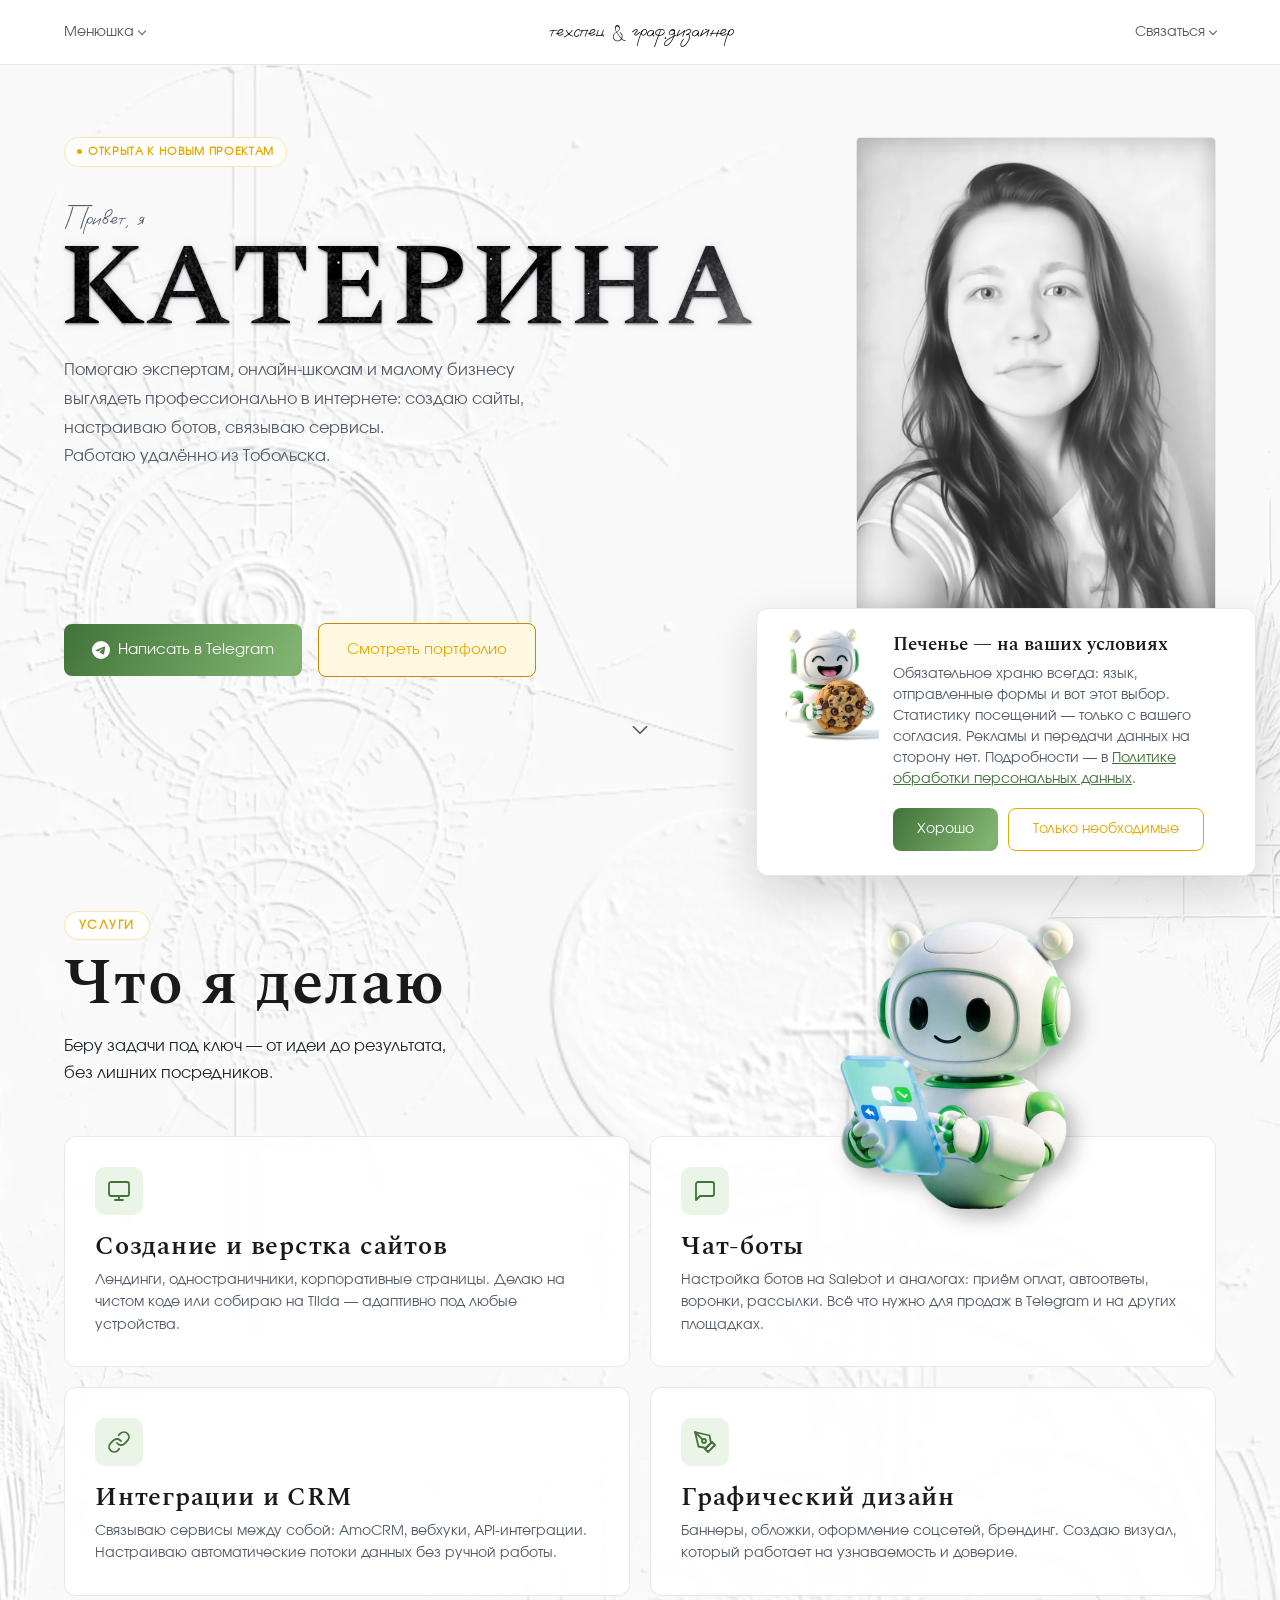
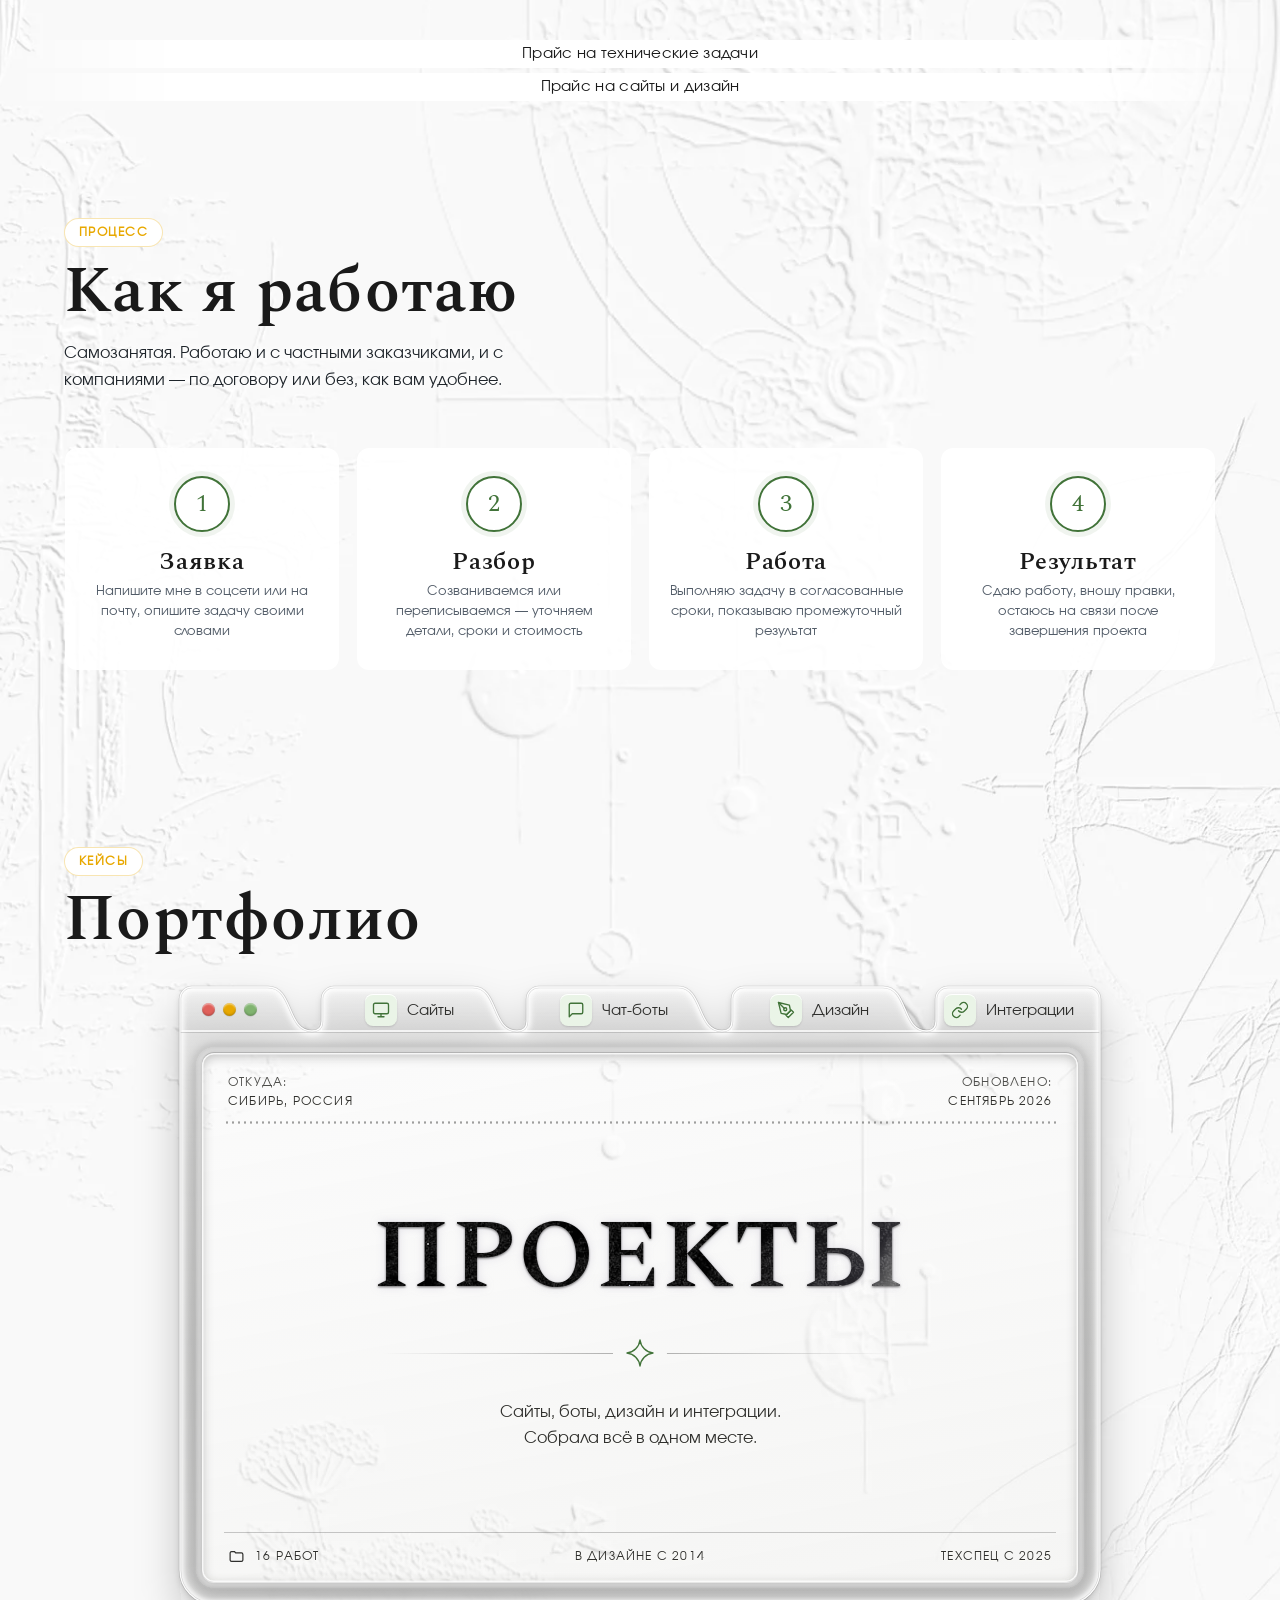
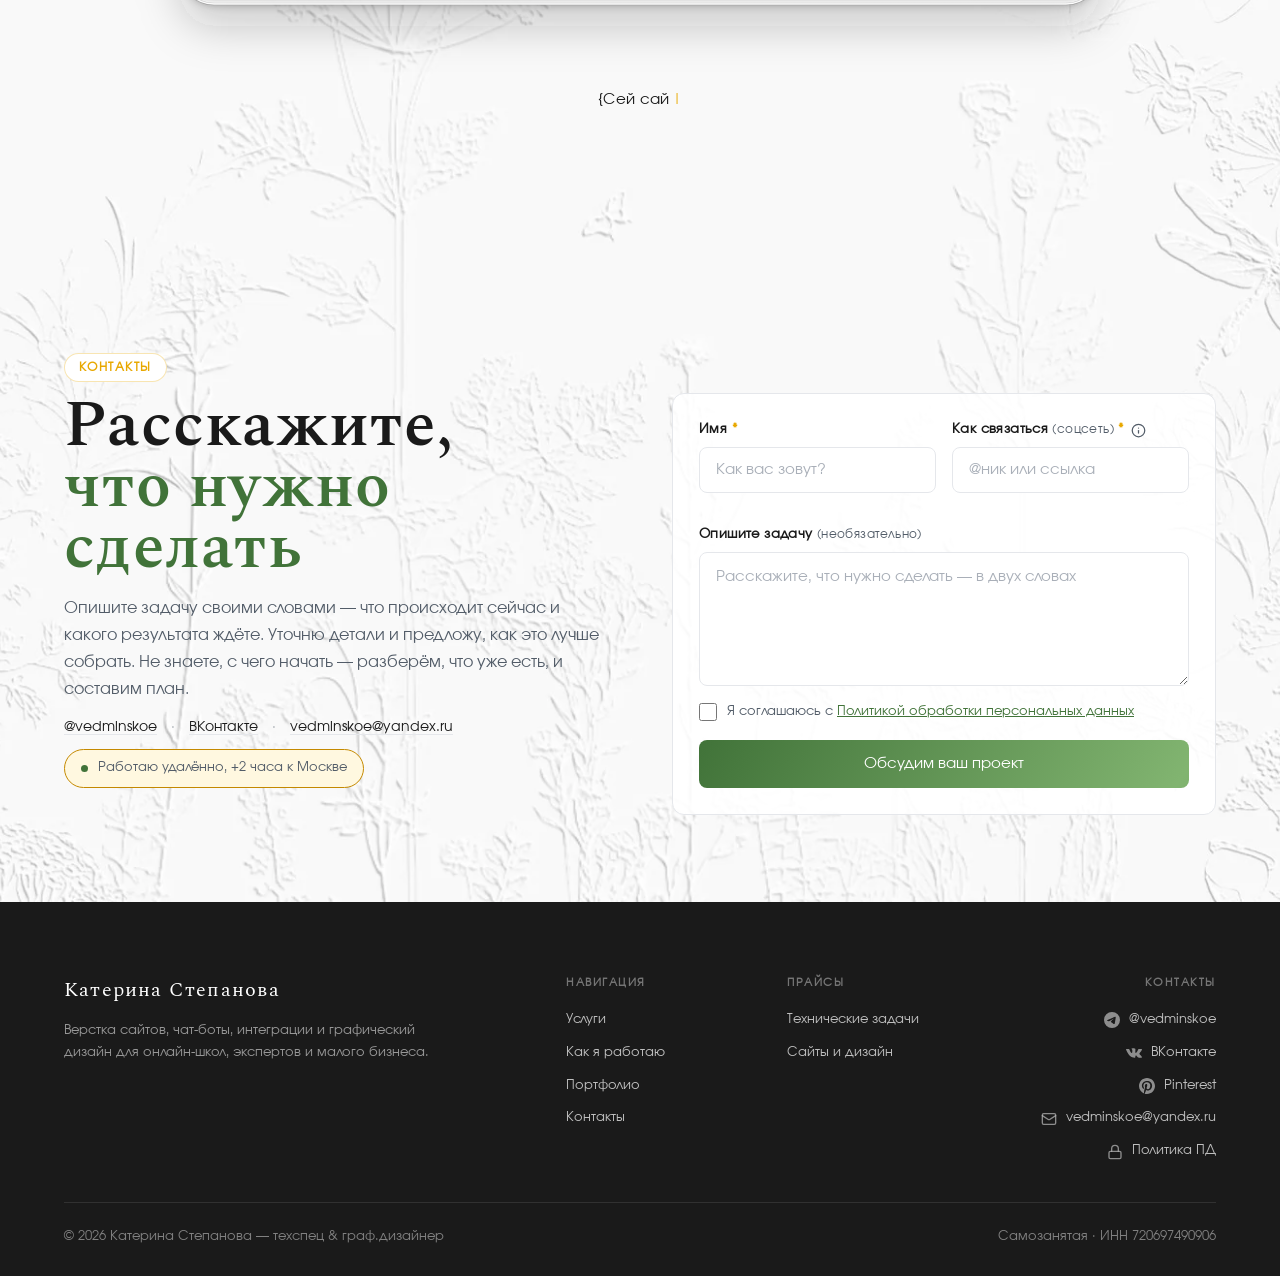
==== index.html @ 4ddcbec5 "портфолио на планшете: кнопка «закрыть» в папке, гриша выглядывает над папкой с шур-шур и приветом C" ====
<!DOCTYPE html>
<html lang="ru">
<head>
  <meta charset="UTF-8" />
  <meta name="viewport" content="width=device-width, initial-scale=1.0" />
  <title>Катерина Степанова — техспец и графический дизайнер</title>
  <link rel="canonical" href="https://landing.vedminskoe.ru/" />

  <!-- Карточка ссылки в мессенджерах и соцсетях -->
  <meta property="og:type" content="website" />
  <meta property="og:site_name" content="Катерина Степанова" />
  <meta property="og:locale" content="ru_RU" />
  <meta property="og:url" content="https://landing.vedminskoe.ru/" />
  <meta property="og:title" content="Катерина Степанова — техспец и графический дизайнер" />
  <meta property="og:description" content="Сайты, Telegram-боты, интеграции и графический дизайн для онлайн-школ, экспертов и малого бизнеса." />
  <meta property="og:image" content="https://landing.vedminskoe.ru/og.jpg" />
  <meta property="og:image:width" content="1200" />
  <meta property="og:image:height" content="630" />
  <meta property="og:image:alt" content="Катерина Степанова — техспец и графический дизайнер" />
  <meta name="twitter:card" content="summary_large_image" />
  <meta name="theme-color" content="#417339" />
  <meta name="description" content="Верстка сайтов, Telegram-боты, интеграции и графический дизайн для онлайн-школ, экспертов и малого бизнеса. Тобольск, работаю удалённо." />
  <link rel="icon" href="favicon.ico" sizes="any" />
  <link rel="icon" type="image/png" href="favicon-32.png" sizes="32x32" />
  <link rel="apple-touch-icon" href="apple-touch-icon.png" />
  <!-- Основной текстовый шрифт: без preload браузер узнаёт о нём только
       дойдя до текста, и первый экран успевает мигнуть запасным -->
  <link rel="preload" href="Involve-Regular.woff2" as="font" type="font/woff2" crossorigin />
  <link rel="preload" href="Spectral-SemiBold.woff2" as="font" type="font/woff2" crossorigin />
  <style>
    /* ── Локальный шрифт текстов ── */
    @font-face {
      font-family: 'Involve';
      src: url('Involve-Regular.woff2') format('woff2');
      font-weight: 400;
      font-style: normal;
      font-display: swap;
    }

    @font-face {
      font-family: 'Vasek';
      src: url('Vasek-Italic.woff2') format('woff2');
      font-weight: 400;
      font-style: normal;
      font-display: swap;
    }

    /* Spectral — заголовки. Лежит рядом, а не на fonts.googleapis.com: внешняя
       таблица стилей в head держит рендер, пока не ответит чужой сервер — на
       мобильном канале это около полусекунды белого экрана. Плюс IP посетителя
       уходил к Google раньше, чем тот успевал увидеть cookie-баннер.
       Три веса объявлены одинаково на всех страницах: объявление само по себе
       ничего не качает, браузер берёт только те файлы, что нужны для рендера.
       Курсива нет намеренно — единственный <em> на сайте выпрямлен стилем. */
    @font-face {
      font-family: 'Spectral';
      src: url('Spectral-Regular.woff2') format('woff2');
      font-weight: 400;
      font-style: normal;
      font-display: swap;
    }
    @font-face {
      font-family: 'Spectral';
      src: url('Spectral-Medium.woff2') format('woff2');
      font-weight: 500;
      font-style: normal;
      font-display: swap;
    }
    @font-face {
      font-family: 'Spectral';
      src: url('Spectral-SemiBold.woff2') format('woff2');
      font-weight: 600;
      font-style: normal;
      font-display: swap;
    }

    /* ── Переменные ── */
    :root {
      --font-heading: 'Spectral', Georgia, serif;
      --font-body:    'Involve', system-ui, sans-serif;
      --font-script:  'Vasek', cursive;
      --accent:        #417339;
      --accent-hover:  #325B2D;
      --accent-light:  #EAF4E7;
      --accent-soft:   #81B470;
      --accent2:       #E8A800;
      --accent2-hover: #C48900;
      --accent2-light: #FFF8E0;
      --bg:           #FFFFFF;
      --bg-alt:       #F7F8F6;
      --text:         #1A1A1A;
      --text-muted:   #525C68;
      --border:       #E5E7EB;
      /* плотность фонового рисунка: 0 — выключен, 1 — во всю силу */
      --bg-art-opacity: 0.5;

      /* Радиусы */
      --radius-sm:    4px;
      --radius:       12px;

      /* Тени */
      --shadow-md:    0 12px 32px rgba(26,26,26,0.10);

      /* Раскладка */
      --max-w:        1200px;
      --transition:   0.2s ease;
    }

    /* ── Сброс и база ── */
    *, *::before, *::after { box-sizing: border-box; margin: 0; padding: 0; }
    html { scroll-behavior: smooth; }
    body {
      font-family: var(--font-body);
      font-size: 16px;
      line-height: 1.6;
      color: var(--text);
      background: var(--bg);
    }
    a { color: inherit; text-decoration: none; }
    /* height: auto — чтобы атрибуты width/height в разметке (они держат место
       под картинку и убирают скачок вёрстки) не применялись как жёсткая высота
       там, где CSS задаёт одну ширину. Правила с классами это перебивают */
    img { display: block; max-width: 100%; height: auto; }

    /* Единый фон: рисунок тянется от шапки до подвала на всю высоту страницы.
       auto 100% — высота по странице, пропорции не плывут (края чуть обрезаются).
       Лёгкая бледность — через --bg-art-opacity, подмешивает белый фон body. */
    body { position: relative; }
    .page-bg {
      position: absolute;
      inset: 0;
      z-index: -1;
      pointer-events: none;
      background: url('fon-web2.webp') top center / auto 100% no-repeat;
      opacity: var(--bg-art-opacity, 1);
    }
    /* Планшеты: рисунок вытянутый (2000x4618), а страница здесь вытянута ещё
       сильнее — 820 в ширину на 5800 в высоту. Подгонка по высоте раздувала
       картинку до 2500px, и на экран попадала треть: узкая полоса веток
       по центру, как было на телефонах до однотонного фона.
       Тут фреска перестаёт ехать со страницей и встаёт неподвижной подложкой
       по размеру окна — cover даёт всю ширину экрана, пропорции целы.
       position:fixed, а не background-attachment:fixed — вторую iOS не тянет */
    @media (min-width: 769px) and (max-width: 1180px) {
      .page-bg {
        position: fixed;
        background-position: center;
        background-size: cover;
      }
    }

    /* ── Утилиты ── */
    .container {
      max-width: var(--max-w);
      margin: 0 auto;
      padding: 0 24px;
    }
    .section { padding: 88px 0; }
    .section-label {
      display: inline-block;
      font-family: var(--font-body);
      font-size: 12px;
      font-weight: 600;
      letter-spacing: 0.12em;
      text-transform: uppercase;
      color: var(--accent2);
      background: #fff;
      /* овальная рамка — как у бейджа «Открыта к новым проектам» в hero */
      border: 1px solid rgba(232,168,0,0.3);
      border-radius: 100px;
      padding: 4px 14px;
      margin-bottom: 14px;
    }
    .section-title {
      font-family: var(--font-heading);
      font-size: clamp(40px, 5.5vw, 64px);
      line-height: 0.95;
      letter-spacing: 0.02em;
      margin-bottom: 18px;
      color: var(--text);
    }
    /* Описание под заголовком лежит прямо на фреске, и на рельефных местах
       серый текст в ней терялся. Свечение гасит фон под самими буквами —
       строка читается на любом участке рисунка, а на страницу не добавляется
       ни рамки, ни плашки. На телефонах фон однотонный, там оно невидимо.
       Цвет темнее --text-muted, но не в уровень заголовка: подпись остаётся
       подписью */
    .section-desc {
      font-size: 16px;
      color: #1F252B;
      max-width: 520px;
      line-height: 1.7;
      text-shadow: 0 0 10px #fff, 0 0 18px #fff, 0 0 4px #fff;
    }
    .btn {
      display: inline-flex;
      align-items: center;
      gap: 8px;
      padding: 14px 28px;
      border-radius: 8px;
      font-family: var(--font-body);
      font-size: 15px;
      font-weight: 500;
      cursor: pointer;
      transition: background var(--transition), color var(--transition), transform var(--transition), border-color var(--transition);
      border: none;
    }
    .btn--primary {
      background: linear-gradient(120deg, var(--accent), var(--accent-soft), var(--accent));
      background-size: 200% 100%;
      animation: btn-flow 7s ease-in-out infinite;
      color: #fff;
    }
    .btn--primary:hover {
      background: linear-gradient(120deg, var(--accent-hover), var(--accent-soft), var(--accent-hover));
      background-size: 200% 100%;
      transform: translateY(-1px);
    }
    @keyframes btn-flow {
      0%   { background-position: 0% 50%; }
      50%  { background-position: 100% 50%; }
      100% { background-position: 0% 50%; }
    }
    @media (prefers-reduced-motion: reduce) {
      .btn--primary { animation: none; }
    }
    .btn--outline {
      background: transparent;
      color: var(--accent2);
      border: 1.5px solid var(--accent2);
    }
    .btn--outline:hover {
      background: var(--accent2-light);
      border-color: var(--accent2-hover);
    }
    /* «Смотреть портфолио»: залита сразу, как outline при наведении */
    .btn--gold {
      background: var(--accent2-light);
      color: var(--accent2);
      border: 1.5px solid var(--accent2-hover);
    }
    .btn--gold:hover {
      background: var(--accent2);
      border-color: var(--accent2);
      color: #fff;
    }
    /* Магнитные кнопки: плавный «пружинистый» возврат при уходе курсора */
    .magnetic {
      transition: transform .35s cubic-bezier(.2, .8, .3, 1);
      will-change: transform;
    }
    @media (prefers-reduced-motion: reduce) {
      .magnetic { transition: none; }
    }
    /* Плавное появление блоков при прокрутке */
    .reveal {
      opacity: 0;
      transform: translateY(28px);
      transition: opacity .7s ease, transform .7s ease;
      transition-delay: var(--reveal-delay, 0s);
      will-change: opacity, transform;
    }
    .reveal.is-visible {
      opacity: 1;
      transform: none;
    }
    @media (prefers-reduced-motion: reduce) {
      .reveal { opacity: 1; transform: none; transition: none; }
    }
    /* Каскадное вступление hero: элементы собираются по очереди при загрузке.
       Та же механика, что у .reveal, но запускается сразу, а не по скроллу */
    .hero-in {
      opacity: 0;
      transform: translateY(20px);
      transition: opacity .65s ease, transform .65s cubic-bezier(.2,.8,.3,1);
      transition-delay: var(--in-delay, 0s);
      will-change: opacity, transform;
    }
    .hero-in.is-in {
      opacity: 1;
      transform: none;
    }
    .hero__badge   { --in-delay: 0s;    }
    .hero__greeting{ --in-delay: .08s;  }
    .hero__name    { --in-delay: .16s;  }
    .hero__desc    { --in-delay: .30s;  }
    .hero__right   { --in-delay: .20s;  }
    .hero__actions { --in-delay: .40s;  }
    @media (prefers-reduced-motion: reduce) {
      .hero-in { opacity: 1; transform: none; transition: none; }
    }

    /* ── Header ── */
    .header {
      position: sticky;
      top: 0;
      z-index: 100;
      background: rgba(255,255,255,0.92);
      backdrop-filter: blur(12px);
      border-bottom: 1px solid var(--border);
    }
    .header__inner {
      position: relative;
      display: flex;
      align-items: center;
      justify-content: space-between;
      height: 64px;
    }
    .header__menu {
      position: relative;
      display: inline-block;
    }
    /* Полоска прогресса прокрутки — золотая линия по нижнему краю шапки */
    .header__progress {
      position: absolute;
      left: 0;
      right: 0;
      bottom: -1px;
      height: 3px;
      background: linear-gradient(90deg, var(--accent2), var(--accent2-hover));
      transform: scaleX(var(--p, 0));
      transform-origin: left center;
      pointer-events: none;
    }
    .header__logo {
      display: inline-flex;
      align-items: center;
      gap: 5px;
      font-family: var(--font-body);
      font-size: 14px;
      font-weight: 500;
      color: var(--text-muted);
      background: none;
      border: none;
      padding: 0;
      cursor: pointer;
      transition: color var(--transition);
    }
    .header__logo:hover { color: var(--accent); }
    /* Подпись по центру шапки — рукописный шрифт, крупнее, некликабельно */
    .header__tagline {
      position: absolute;
      left: 50%;
      top: 50%;
      transform: translate(-50%, -50%);
      font-family: var(--font-script);
      font-size: 32px;
      line-height: 1;
      color: var(--text);
      white-space: nowrap;
      pointer-events: none;
      user-select: none;
    }
    /* амперсанд мельче — не выглядит жирным рядом с буквами */
    .header__amp { font-size: 0.7em; }
    .header__logo::after {
      content: '';
      width: 6px;
      height: 6px;
      border-right: 1.5px solid currentColor;
      border-bottom: 1.5px solid currentColor;
      transform: rotate(45deg);
      margin-top: -3px;
      transition: transform var(--transition);
    }
    .header__menu.open .header__logo::after {
      transform: rotate(-135deg);
      margin-top: 2px;
    }
    .header__dropdown {
      position: absolute;
      top: 100%;
      left: 0;
      min-width: 100%;
      width: max-content;
      margin-top: 12px;
      display: flex;
      flex-direction: column;
      background: var(--bg);
      border: 1px solid var(--border);
      border-radius: var(--radius-sm);
      box-shadow: var(--shadow-md);
      overflow: hidden;
      opacity: 0;
      visibility: hidden;
      transform: translateY(-6px);
      transition: opacity var(--transition), transform var(--transition), visibility var(--transition);
      z-index: 50;
    }
    .header__menu.open .header__dropdown {
      opacity: 1;
      visibility: visible;
      transform: translateY(0);
    }
    .header__dropdown a {
      padding: 9px 14px;
      font-size: 13px;
      line-height: 1.3;
      white-space: nowrap;
      color: var(--text-muted);
      transition: background var(--transition), color var(--transition);
    }
    .header__dropdown a:hover {
      background: var(--accent-light);
      color: var(--accent);
    }
    /* Меню контактов живёт у правого края — раскрывается влево, а не за экран */
    .header__menu--right .header__dropdown { left: auto; right: 0; }

    /* ── Hero ── */
    .hero {
      padding: 72px 0 80px;
    }
    .hero__inner {
      display: grid;
      grid-template-columns: 1fr 360px;
      gap: 48px;
      align-items: stretch;
    }
    .hero__left {
      display: flex;
      flex-direction: column;
    }
    .hero__badge {
      display: inline-flex;
      align-self: flex-start;
      align-items: center;
      gap: 6px;
      padding: 5px 12px;
      background: #fff;
      color: var(--accent2);
      border-radius: 100px;
      font-size: 11px;
      font-weight: 600;
      letter-spacing: 0.06em;
      text-transform: uppercase;
      margin-bottom: 28px;
      border: 1px solid rgba(232,168,0,0.3);
    }
    .hero__badge::before {
      content: '';
      width: 5px; height: 5px;
      border-radius: 50%;
      background: var(--accent2);
      flex-shrink: 0;
    }
    .hero__greeting {
      font-family: var(--font-script);
      font-size: 32px;
      color: var(--text-muted);
      letter-spacing: 0.02em;
      margin-bottom: -6px;
    }
    /* ===== Чёрный бархат из текстуры + искристый блик «снег на солнце» ===== */
    .hero__name {
      position: relative;
      font-family: var(--font-heading);
      font-size: clamp(60px, 9vw, 116px);
      line-height: 0.85;
      letter-spacing: 0.02em;
      margin-bottom: 18px;
      margin-left: -5px;
      color: transparent;
      /* реальная фактура crushed velvet заливает буквы */
      background-color: #0b0b0f;
      background-image: url('velvet.webp');
      background-size: 140% auto;
      background-position: 50% 40%;
      -webkit-background-clip: text;
      background-clip: text;
      -webkit-text-fill-color: transparent;
      /* мягкий ворсистый ореол по краям */
      filter: drop-shadow(0 1px 1px rgba(0,0,0,.55))
              drop-shadow(0 0 5px rgba(120,110,150,.2));
    }
    /* ::before — бегущий диагональный блик (свет по бархату) */
    /* ::after — россыпь искр, вспыхивают как снег на солнце */
    .hero__name::before,
    .hero__name::after,
    .cw__title::before,
    .cw__title::after {
      content: attr(data-text);
      position: absolute;
      left: 0; top: 0;
      pointer-events: none;
      -webkit-background-clip: text;
      background-clip: text;
      -webkit-text-fill-color: transparent;
      color: transparent;
      background-repeat: no-repeat;
    }
    .hero__name::before,
    .cw__title::before {
      /* та же механика, что у .btn--primary (btn-flow): градиент 200% перетекает 0→100→0 */
      background-image: linear-gradient(120deg,
        rgba(255,255,255,0)   35%,
        rgba(210,205,235,.18) 47%,
        rgba(255,255,255,.4)  50%,
        rgba(210,205,235,.18) 53%,
        rgba(255,255,255,0)   65%);
      background-size: 200% 100%;
      background-position: 0% 50%;
      mix-blend-mode: screen;
      animation: velvetGlint 7s ease-in-out infinite;
    }
    .hero__name::after,
    .cw__title::after {
      background-image:
        radial-gradient(circle, #fff 0%, rgba(255,255,255,0) 55%),
        radial-gradient(circle, #eaf3ff 0%, rgba(234,243,255,0) 55%),
        radial-gradient(circle, #fff 0%, rgba(255,255,255,0) 55%),
        radial-gradient(circle, #fff 0%, rgba(255,255,255,0) 55%),
        radial-gradient(circle, #d9e6ff 0%, rgba(217,230,255,0) 55%),
        radial-gradient(circle, #fff 0%, rgba(255,255,255,0) 55%),
        radial-gradient(circle, #fff 0%, rgba(255,255,255,0) 55%),
        radial-gradient(circle, #fff 0%, rgba(255,255,255,0) 55%),
        radial-gradient(circle, #eaf3ff 0%, rgba(234,243,255,0) 55%),
        radial-gradient(circle, #fff 0%, rgba(255,255,255,0) 55%),
        radial-gradient(circle, #d9e6ff 0%, rgba(217,230,255,0) 55%),
        radial-gradient(circle, #fff 0%, rgba(255,255,255,0) 55%),
        radial-gradient(circle, #fff 0%, rgba(255,255,255,0) 55%),
        radial-gradient(circle, #fff 0%, rgba(255,255,255,0) 55%);
      background-size:
        4px 4px, 3px 3px, 5px 5px, 3px 3px, 4px 4px, 3px 3px, 5px 5px,
        3px 3px, 4px 4px, 5px 5px, 3px 3px, 4px 4px, 3px 3px, 5px 5px;
      background-position:
        10% 32%, 24% 68%, 40% 22%, 55% 60%, 68% 40%, 82% 72%, 92% 30%,
        6% 78%, 18% 15%, 33% 50%, 48% 85%, 62% 18%, 76% 55%, 88% 88%;
      mix-blend-mode: screen;
      animation: velvetSnow 2s steps(1) infinite;
    }
    @keyframes velvetGlint {
      0%   { background-position: 0% 50%; }
      50%  { background-position: 100% 50%; }
      100% { background-position: 0% 50%; }
    }
    @keyframes velvetSnow {
      0%, 100% { opacity: .2; }
      25%      { opacity: 1; }
      50%      { opacity: .35; }
      75%      { opacity: .85; }
    }
    @media (prefers-reduced-motion: reduce) {
      .hero__name::before,
      .hero__name::after,
      .cw__title::before,
      .cw__title::after { animation: none; }
      .hero__name::before,
      .cw__title::before { opacity: 0; }
    }
    .hero__caption {
      font-family: var(--font-script);
      font-size: 32px;
      color: var(--text-muted);
      letter-spacing: 0.02em;
      text-align: center;
      margin-top: 14px;
      line-height: 0.8;
    }
    .hero__desc {
      font-size: 16px;
      color: var(--text-muted);
      /* 420px не хватало на десяток пикселей: «связываю сервисы.» не влезало
         в строку и «сервисы.» повисало одно. Порог — 450px, здесь запас */
      max-width: 460px;
      line-height: 1.8;
      margin-bottom: 36px;
    }
    .hero__actions {
      display: flex;
      align-items: center;
      gap: 16px;
      flex-wrap: wrap;
      margin-top: auto;
    }
    .hero__right {
      display: flex;
      flex-direction: column;
    }
    .hero__right-inner {
      flex: 1;
      display: flex;
      align-items: stretch;
      gap: 14px;
    }
    /* Подсказка прокрутки — пульсирующий шеврон под hero */
    .hero__scroll {
      display: flex;
      justify-content: center;
      margin-top: 40px;
      color: var(--text-muted);
      opacity: 1;
      transition: opacity .4s ease;
    }
    .hero__scroll svg { animation: scroll-bob 2s ease-in-out infinite; }
    .hero__scroll:hover { color: var(--accent); }
    body.is-scrolled .hero__scroll { opacity: 0; pointer-events: none; }
    @keyframes scroll-bob {
      0%, 100% { transform: translateY(0);   opacity: .55; }
      50%      { transform: translateY(7px); opacity: 1; }
    }
    @media (prefers-reduced-motion: reduce) {
      .hero__scroll svg { animation: none; }
    }
    .hero__photo {
      position: relative;
      flex: 1;
      border-radius: 4px;
      overflow: hidden;
      border: 1px solid var(--border);
    }
    .hero__photo img {
      width: 100%;
      height: auto;
      display: block;
      filter: grayscale(100%);
    }
    /* лёгкая внутренняя тень по периметру — фото будто утоплено в экран */
    .hero__photo::after {
      content: '';
      position: absolute;
      inset: 0;
      border-radius: inherit;
      pointer-events: none;
      box-shadow: inset 0 0 22px rgba(26,26,26,0.22);
    }

    /* ── Services ── */
    #services .container { position: relative; overflow: visible; }
    .services__top {
      margin-bottom: 48px;
    }
    .services__top-text { max-width: 520px; }
    .services__robot {
      position: absolute;
      /* Сдвинут вправо, чтобы встать по центру под фото в hero. Робот
         привязан к .container, а фото — тоже, но контейнер уже робота, и
         простое right: -125px вылезало бы за окно на ноутбуках 1366 —
         появлялась бы горизонтальная прокрутка.
         Поэтому сдвиг берём только из того запаса, что реально есть снаружи
         контейнера: (100vw - 1280px) / 2, но не больше 85px. Широкое окно —
         полный сдвиг, узкое — прежние -40px, и ни при какой ширине не хуже,
         чем было. 1280 в формуле, а не 1200: 40px прежнего вылета с каждой
         стороны уже входили в запас */
      right: calc(-40px - min(85px, max(0px, (100vw - 1280px) / 2)));
      top: -30px;
      width: 640px;
      transform: scaleX(-1);
      filter: drop-shadow(-8px 8px 10px rgba(26,26,26,0.3));
      z-index: 3;
      pointer-events: none;
      /* парение: плавно покачивается вверх-вниз, будто висит в воздухе */
      animation: robot-float 4.5s ease-in-out infinite;
      /* проявляется, когда блок услуг доходит до экрана — чтобы не торчал
         сразу под hero. Только opacity: transform занят парением */
      opacity: 0;
      transition: opacity .8s ease;
    }
    .services__robot.is-shown { opacity: 1; }
    @media (prefers-reduced-motion: reduce) {
      .services__robot { opacity: 1; transition: none; }
    }
    @keyframes robot-float {
      0%, 100% { transform: scaleX(-1) translateY(0); }
      50%      { transform: scaleX(-1) translateY(-16px); }
    }
    @media (prefers-reduced-motion: reduce) {
      .services__robot { animation: none; }
    }
    /* Ниже 1200 робот работает как на телефоне: небольшой и стоит над
       карточкой «Чат-боты». Крупная десктопная раскладка держится только там,
       где справа от заголовка есть пустое поле — на 1024 шестисотпиксельный
       робот занимал полконтейнера и садился на карточки.
       Отступ сверху ставит скрипт: он считает его от реального положения
       карточки. Жёсткие 470px подходили ровно одной ширине экрана — высота
       блока зависит от переносов текста, и на других устройствах робот падал
       то на первую карточку, то на третью. Значение по умолчанию оставлено
       на случай, если скрипт не отработал */
    @media (max-width: 1199px) {
      .services__robot {
        top: var(--robot-top, 470px);
        /* У картинки робота огромные прозрачные поля по бокам: сам он занимает
           только 37% ширины файла, по 32% слева и справа — пустота. Поэтому
           блок задаём заведомо широким, а вправо двигаем так, чтобы за край
           карточки на 8px вылезал ВИДИМЫЙ робот, а не пустая рамка.
           0.321 — доля правого поля после отражения scaleX(-1).
           310px даёт видимого робота примерно на 114px в ширину — крупнее,
           чем прежние 280 (103px), и при этом он помещается над заголовком:
           по вертикали полей почти нет, но свободных 147px хватает
           (97 строка с иконкой + 20 зазор + 30 нижний отступ карточки сверху) */
        --robot-w: 310px;
        width: var(--robot-w);
        /* Отступ ВИДИМОГО робота от правого края контейнера. Целимся именно
           в него, а не в рамку блока: рамка шире робота втрое, и если считать
           по ней, за экран уезжает он сам — так его и срезало обрезкой секции.
           У контейнера ещё 24px внутреннего поля, поэтому до правого края
           карточки остаётся 48 - 24 = 24px. Меньше — робот липнет к краю,
           больше — уплывает на середину карточки */
        --robot-inset: 48px;
        right: calc(var(--robot-inset) - var(--robot-w) * 0.321);
      }
      /* Робот нарочно свисает за правый край экрана. Без клипа эти 22px
         дают странице горизонтальную прокрутку — её и таскали мышкой,
         а на телефоне экран уезжал вбок от случайного смахивания.
         Обрезка живёт здесь же, где и свисающий робот: раньше стояла на 960
         и не покрывала планшеты, где он теперь тоже свисает.
         clip, а не hidden: hidden сделал бы секцию контейнером прокрутки */
      #services { overflow-x: clip; }
    }
    /* Прайсы — те же плашки, что в лесенке портфолио. Класс .case-plate взят
       буквально тот же, поэтому цвет, размер, шрифт, рамка и объём при
       наведении не скопированы, а общие: правится в одном месте. Здесь только
       геометрия ряда — вылет вправо за .container, ступенчатый отступ слева,
       выезд справа и та же маска, что растворяет правый край.
       z-index — робот в услугах лежит абсолютом поверх раскладки; кликам он
       не мешает (pointer-events выключены), но перекрыть плашки мог бы */
    .prices__list {
      position: relative;
      z-index: 4;
      margin-top: 18px;
      /* Возврат с прайса приходит на #prices. Без запаса верхняя плашка
         оказывается под шапкой: её высота плюс воздух, чтобы было видно,
         что это низ блока услуг, а не случайное место страницы */
      scroll-margin-top: 110px;
      /* Запас под подсветку. overflow-x: clip по спецификации утягивает в clip
         и вертикальную ось, а сверху ещё режет маска — без запаса рамка и тень
         наведённой плашки обрезались бы о край ряда, снизу особенно заметно.
         В лесенке портфолио та же беда решена тем же: там бокс уходит на 34px
         ниже картинки. Отступ съедает этот запас, между блоками ничего не растёт */
      padding: 26px 0 30px;
      /* Полная ширина окна с обеих сторон — как у лесенки портфолио. Только
         вправо не хватало: --off считается в процентах от ширины ряда, и от
         более узкой базы плашки выходили короче портфолийных на полсотни пикселей */
      margin-left: calc(50% - 50vw);
      margin-right: calc(50% - 50vw);
      list-style: none;
      /* плашки стартуют за правым краем экрана: без обрезки страница
         разъехалась бы вбок на всю их отлётную дистанцию */
      overflow-x: clip;
      /* Тают оба края. Плашка во всю ширину окна, и без растворения её
         вертикальные границы упирались бы прямо в края экрана — два жёстких
         среза. Пока названия стояли по краям контейнера, сплошная часть была
         обязана дотягиваться до первой буквы (50%±576px) и растворение
         помещалось лишь в 64px. Названия уехали в центр — ограничение
         снялось, и таять край может куда раньше: сплошными остаются 450px
         от середины, дальше в обе стороны идёт размытие.
         Нижняя граница в 20px — для окон уже 940, где по бокам почти нет места.
         Хочешь размытия больше — уменьшай 450px, меньше — увеличивай */
      --fade: max(20px, calc(50% - 450px));
      -webkit-mask-image: linear-gradient(90deg, transparent 0, #000 var(--fade),
                          #000 calc(100% - var(--fade)), transparent 100%);
              mask-image: linear-gradient(90deg, transparent 0, #000 var(--fade),
                          #000 calc(100% - var(--fade)), transparent 100%);
    }
    /* Плашка тянется во всю ширину окна, края растворяет маска ряда.
       Поля держат текст в границах контейнера, если он вдруг длиннее середины;
       на узком экране контейнер шире формулы, тогда работает граница в 15px */
    .prices__item .case-plate {
      flex: 1;
      margin-left: 0;
      padding-left: max(15px, calc(50vw - 576px));
      padding-right: max(15px, calc(50vw - 576px));
    }
    /* Названия по центру окна — обе плашки одинаково. Раньше первая жалась
       влево, вторая вправо, в пару к тому, откуда каждая выезжает; от этого
       текст оказывался ровно там, где хочется растворить край */
    .prices__item .case-plate { justify-content: center; }
    /* Зазор между двумя прайсами. Только на ПК: на телефоне они кнопки, и
       расстояние там держит gap: 12px в мобильном блоке.
       В лесенке портфолио плашки нарочно слиты в одно поле, здесь наоборот —
       их всего две, и пауза между ними читается как две разные ссылки */
    @media (min-width: 901px) {
      .prices__item + .prices__item { margin-top: 6px; }
    }
    .prices__item {
      display: flex;
      /* Высота строки лесенки — не круглое число, а производная: кадр портфолио
         занимает 66% ширины при пропорции 12/7 и делится на 18 строк.
         Запас в 34px под кадром в счёт не идёт — его
         съедает распорка ::after, строки его не делят.
         Жёсткие пиксели разъехались бы с портфолио на любой другой ширине окна */
      height: calc(100vw * 0.66 * 7 / 12 / 18);
      /* Выезжают навстречу друг другу: первая из-за левого края, вторая
         из-за правого. --in ставит скрипт — вторая трогается следом за первой */
      transform: translateX(100vw);
      opacity: 0;
      transition: transform .95s cubic-bezier(0.22, 0.9, 0.25, 1),
                  opacity   .55s ease;
      transition-delay: calc(var(--in, 0) * 110ms);
    }
    @media (min-width: 901px) {
      .prices__item:nth-child(odd) { transform: translateX(-100vw); }
    }
    .prices__list.is-live .prices__item { transform: none; opacity: 1; }
    @media (prefers-reduced-motion: reduce) {
      .prices__item { transform: none; opacity: 1; transition: none; }
    }
    @media (max-width: 900px) {
      /* лесенка портфолио на узком экране разворачивается в столбик —
         эти две плашки следом: маска и ступеньки там ни к чему */
      .prices__list {
        margin-left: 0;
        margin-right: 0;
        -webkit-mask-image: none;
                mask-image: none;
      }
      .prices__list { display: flex; flex-direction: column; gap: 12px; padding: 10px 0 0; }
      .prices__item { height: auto; }
      /* На телефоне прайсы — не плашки, а кнопки в пару к «Написать в
         Telegram» и «Смотреть портфолио»: те же радиус, кегль, шрифт и
         заливки. Рамка-подсветка плашки здесь только мешала бы */
      .prices__item .case-plate {
        flex: 1;
        justify-content: center;
        text-align: center;
        padding: 14px 20px;
        margin-bottom: 0;
        border-radius: 8px;
        font-family: var(--font-body);
        font-size: 15px;
        font-weight: 500;
        box-shadow: none;
      }
      .prices__item .case-plate::before,
      .prices__item .case-plate::after { content: none; }
      /* Белые, как плашки портфолио: рамка нужна, иначе на светлом фоне
         страницы кнопка не читается краями */
      .prices__item .case-plate {
        background: #fff;
        border: 1.5px solid var(--border);
        color: var(--text);
      }
    }
    .services__grid {
      display: grid;
      grid-template-columns: repeat(2, 1fr);
      gap: 20px;
    }
    .service-card {
      padding: 30px;
      border: 1px solid var(--border);
      border-radius: var(--radius);
      background: rgba(255,255,255,0.88);
      backdrop-filter: blur(4px);
      transition: border-color var(--transition), box-shadow var(--transition), transform var(--transition);
    }
    .service-card:hover {
      border-color: var(--accent);
      box-shadow: 0 8px 32px rgba(65,115,57,0.12);
      transform: translateY(-2px);
    }
    /* 3D-наклон и подсветка за курсором.
       Карточку с роботом не трогаем: position/overflow/transform на ней
       обрежут и перепривяжут абсолютно спозиционированного робота */
    .service-card--tilt {
      position: relative;
      overflow: hidden;
      transform-style: preserve-3d;
    }
    /* пока курсор ведёт карточку, следование должно быть мгновенным */
    .service-card--tilt.is-tilting {
      transition: border-color var(--transition), box-shadow var(--transition), transform .12s ease-out;
    }
    /* Подсветка, идущая за курсором по карточке услуги */
    .service-card--tilt::after {
      content: '';
      position: absolute;
      inset: 0;
      border-radius: inherit;
      pointer-events: none;
      opacity: 0;
      transition: opacity .3s ease;
      background: radial-gradient(
        260px circle at var(--mx, 50%) var(--my, 50%),
        rgba(129,180,112,0.22),
        rgba(129,180,112,0) 70%
      );
    }
    .service-card--tilt.is-tilting::after { opacity: 1; }
    /* Иконки услуг «прочерчиваются» при первом появлении карточки */
    /* .reveal вешает JS — без него иконки просто отрисованы, ничего не прячем */
    .service-card.reveal .service-card__icon svg * {
      stroke-dasharray: 220;
      stroke-dashoffset: 220;
      transition: stroke-dashoffset 1.1s ease;
      transition-delay: calc(var(--reveal-delay, 0s) + .2s);
    }
    .service-card.is-visible .service-card__icon svg * { stroke-dashoffset: 0; }
    @media (prefers-reduced-motion: reduce) {
      .service-card.reveal .service-card__icon svg * { stroke-dashoffset: 0; transition: none; }
      .service-card--tilt::after { display: none; }
    }
    .service-card__icon {
      width: 48px; height: 48px;
      background: var(--accent-light);
      border-radius: 10px;
      display: flex;
      align-items: center;
      justify-content: center;
      margin-bottom: 18px;
      color: var(--accent);
    }
    .service-card__title {
      font-family: var(--font-heading);
      font-size: 26px;
      letter-spacing: 0.03em;
      line-height: 1;
      margin-bottom: 10px;
      color: var(--text);
    }
    .service-card__desc {
      font-size: 14px;
      color: var(--text-muted);
      line-height: 1.6;
    }

    /* ── Process ── */
    /* На ПК блок подтянут к прайсам: у ряда плашек снизу свой запас под
       подсветку, и вместе с двумя полями секций между ними копилось под
       две сотни пустых пикселей. На телефоне ряд идёт столбиком без запаса,
       там поле секции остаётся прежним */
    @media (min-width: 769px) {
      #process { padding-top: 0; }
    }
    .process__header {
      margin-bottom: 52px;
    }
    .process__steps {
      display: grid;
      grid-template-columns: repeat(4, 1fr);
      gap: 16px;
      position: relative;
    }
    /* Автоподсветка шагов: за каждой карточкой по очереди мягко разгорается
       и гаснет ореол. Цикл 12s, по 3s на шаг — разгорается 0.5s, держится 2s,
       гаснет 0.5s. Соседние не перекрываются: пока горит одна, остальные тёмные */
    .process__steps.is-live .process-step {
      animation: step-glow 12s linear infinite;
    }
    .process__steps.is-live .process-step::before {
      animation: step-halo 12s linear infinite;
    }
    .process__steps.is-live .process-step__num {
      animation: num-glow 12s linear infinite;
    }
    .process__steps.is-live .process-step:nth-child(1),
    .process__steps.is-live .process-step:nth-child(1)::before,
    .process__steps.is-live .process-step:nth-child(1) .process-step__num { animation-delay: 0.2s; }
    .process__steps.is-live .process-step:nth-child(2),
    .process__steps.is-live .process-step:nth-child(2)::before,
    .process__steps.is-live .process-step:nth-child(2) .process-step__num { animation-delay: 3.2s; }
    .process__steps.is-live .process-step:nth-child(3),
    .process__steps.is-live .process-step:nth-child(3)::before,
    .process__steps.is-live .process-step:nth-child(3) .process-step__num { animation-delay: 6.2s; }
    .process__steps.is-live .process-step:nth-child(4),
    .process__steps.is-live .process-step:nth-child(4)::before,
    .process__steps.is-live .process-step:nth-child(4) .process-step__num { animation-delay: 9.2s; }
    /* Ореол просто разгорается и гаснет на месте — никакого движения */
    @keyframes step-halo {
      0%          { opacity: 0; }
      4%, 21%     { opacity: .55; }
      25%, 100%   { opacity: 0; }
    }
    /* Подъём, рамка и тень идут в такт ореолу.
       z-index поднимаем на время подсветки: иначе сосед справа (позже в DOM)
       перекрывал бы свечение непрозрачной поверхностью — жёсткий край.
       z-index переключается дискретно, поэтому активная карточка целиком
       всплывает над обоими соседями и свет мягко ложится с обеих сторон */
    @keyframes step-glow {
      0%, 25%, 100% {
        z-index: 0;
        transform: translateY(0);
        border-color: transparent;
        box-shadow: 0 14px 30px rgba(65,115,57,0);
      }
      4%, 21% {
        z-index: 2;
        transform: translateY(-4px);
        /* тот же насыщенный зелёный контур, что у карточек услуг на наведении */
        border-color: var(--accent);
        box-shadow: 0 12px 26px rgba(65,115,57,0.10);
      }
    }
    @keyframes num-glow {
      0%, 25%, 100% {
        background: var(--bg);
        color: var(--accent);
        box-shadow: 0 0 0 5px rgba(65,115,57,0.08);
      }
      4%, 21% {
        background: var(--accent-light);
        color: var(--accent);
        box-shadow: 0 0 0 7px rgba(65,115,57,0.10);
      }
    }
    /* курсор в блоке — цикл выключаем целиком, чтобы hover снова работал */
    .process__steps:hover .process-step,
    .process__steps:hover .process-step::before,
    .process__steps:hover .process-step__num { animation: none; }
    .process__steps:hover .process-step::before { opacity: 0; }
    @media (prefers-reduced-motion: reduce) {
      .process__steps.is-live .process-step,
      .process__steps.is-live .process-step::before,
      .process__steps.is-live .process-step__num { animation: none; }
    }
    .process-step {
      display: flex;
      flex-direction: column;
      align-items: center;
      text-align: center;
      padding: 28px 20px;
      /* фон живёт не здесь, а в ::after — иначе свет из ::before не спрятать
         за карточкой: .reveal вешает will-change, карточка становится стековым
         контекстом, и z-index: -1 перестаёт уводить слой за её фон */
      background: transparent;
      border-radius: var(--radius);
      border: 1px solid transparent;
      position: relative;
      transition: transform var(--transition), box-shadow var(--transition), border-color var(--transition);
    }
    /* Слои карточки, снизу вверх:
       ::before — пятно света, шире карточки, размытое
       ::after  — непрозрачная поверхность, перекрывает свет по площади
       контент  — поднят над поверхностью через z-index
       Наружу пробивается только то, что вылезло за края → свечение по контуру */
    .process-step::before {
      content: '';
      position: absolute;
      top: -16px;
      bottom: -16px;
      left: -16px;
      width: calc(100% + 32px);
      border-radius: 28px;
      pointer-events: none;
      opacity: 0;
      filter: blur(18px);
      background: rgba(129,180,112,0.45);
    }
    .process-step::after {
      content: '';
      position: absolute;
      inset: 0;
      border-radius: inherit;
      background: rgba(255,255,255,0.93);
      backdrop-filter: blur(8px);
      pointer-events: none;
    }
    .process-step__num,
    .process-step__title,
    .process-step__desc {
      position: relative;
      z-index: 1;
    }
    .process-step:hover {
      transform: translateY(-4px);
      border-color: var(--accent-light);
      box-shadow: 0 14px 30px rgba(65,115,57,0.16);
    }
    .process-step__num {
      width: 56px; height: 56px;
      border-radius: 50%;
      background: var(--bg);
      border: 2px solid var(--accent);
      display: flex;
      align-items: center;
      justify-content: center;
      font-family: var(--font-heading);
      font-size: 24px;
      color: var(--accent);
      margin-bottom: 18px;
      flex-shrink: 0;
      box-shadow: 0 0 0 5px rgba(65,115,57,0.08);
      transition: background var(--transition), color var(--transition), box-shadow var(--transition),
                  transform .5s cubic-bezier(.34,1.56,.64,1);
      /* «щелчок»: цифра выпрыгивает, когда шаг появляется в поле зрения */
      transform: scale(.5);
      transition-delay: 0s, 0s, 0s, calc(var(--reveal-delay, 0s) + .18s);
    }
    .process-step.is-visible .process-step__num { transform: scale(1); }
    @media (prefers-reduced-motion: reduce) {
      .process-step__num { transform: none; transition: none; }
    }
    .process-step:hover .process-step__num {
      background: var(--accent);
      color: #fff;
      box-shadow: 0 0 0 6px rgba(65,115,57,0.15);
    }
    .process-step__title {
      font-family: var(--font-heading);
      font-size: 24px;
      letter-spacing: 0.03em;
      line-height: 1;
      margin-bottom: 8px;
    }
    .process-step__desc {
      font-size: 13px;
      color: var(--text-muted);
      line-height: 1.55;
    }

    /* ── Портфолио ──
       Окно-папка — стили ниже, в блоке «Портфолио: окно-папка» */
    .cases__header { margin-bottom: 18px; }
    /* Плашки — у прайсов под услугами: лесенкой портфолио они были раньше,
       отсюда и название класса */
    .case-plate {
      flex: 1;
      margin-left: calc(var(--off, 0%) + var(--shift, 0%));
      /* высота строк дробная — плашка на пиксель выше своей строки,
         иначе на стыках просвечивает картинка */
      margin-bottom: -1px;
      display: flex;
      align-items: center;
      padding: 0 15px;
      border: none;
      background: #fff;
      /* Текстовый Involve в своём единственном честном начертании: жирного
         у него нет, и подделывать его браузером — размазывать контур на
         мелком кегле. Тот же шрифт держат тексты карточек и подпись под
         портфолио, плашки читаются с ними в один голос.
         Он шире засечкового: самое длинное название выросло с 354 до 374px,
         поэтому граница растворения белого отодвинута (см. .cases__list) */
      font-family: var(--font-body);
      font-weight: 400;
      letter-spacing: 0.02em;
      /* Строки делят высоту кадра: строк стало 18 вместо 14 — на узком
         десктопе строка ужимается до ~21px, и 17px текста в неё не влезают.
         Поэтому размер резиновый: 17px на широком экране и 13px у границы
         мобильной вёрстки (900px) */
      font-size: clamp(13px, 1.18vw, 17px);
      line-height: 1.2;
      color: var(--text);
      text-align: left;
      cursor: pointer;
      /* под z-index при наведении и под рамку-псевдоэлемент */
      position: relative;
      transition: transform var(--transition), box-shadow var(--transition);
    }
    /* Рамка при наведении — как у карточек услуг, но без правой стенки:
       border-image с горизонтальным градиентом даёт сплошной акцент слева,
       а верхнюю и нижнюю линии гасит к правому краю (справа градиент
       прозрачный — правой стенки не рисуется вовсе).
       Живёт на ::after: сам border-image не анимируется, а так рамка
       проявляется плавно и не сдвигает текст на пиксель */
    .case-plate::after {
      content: '';
      position: absolute;
      inset: 0;
      pointer-events: none;
      border: 1px solid transparent;
      border-image: linear-gradient(90deg, var(--accent) 0 28%, rgba(65,115,57,0) 68%) 1;
      opacity: 0;
      transition: opacity var(--transition);
    }
    /* .is-active — плашка открытого сейчас проекта, подсветка не гаснет */
    .case-plate:hover::after,
    .case-plate.is-active::after { opacity: 1; }
    /* Плашка «выдвигается вперёд»: подрастает от центра и получает объём.
       z-index обязателен — строки перекрываются на 1px, без подъёма соседка
       снизу затрёт и нижнюю линию рамки, и тень.
       Масштаб, а не translateY: сдвиг вверх обнажил бы снизу полоску
       фотографии, а масштаб только накрывает соседок, зазоров не создаёт */
    .case-plate:hover,
    .case-plate.is-active {
      z-index: 1;
      transform: scale(1.02);
      box-shadow:
        0 8px 22px rgba(26,26,26,0.16),      /* вес: отрывает белое от фото */
        0 0 18px 2px rgba(129,180,112,0.38); /* зелёный ореол, --accent-soft */
    }
    /* наведённая перекрывает открытую, если это разные плашки */
    .case-plate:hover { z-index: 2; }
    /* Заливка открытой плашки — тёплый тон кнопки «Смотреть портфолио»
       (--accent2-light). Растянута теми же стопами, что и зелёная рамка:
       плотная слева, сходит на нет к 68% ширины плашки, поэтому контур и
       заливка гаснут в одном месте. Лежит на ::before, чтобы проявляться
       плавно через opacity — градиент в background переходами не тянется */
    .case-plate::before {
      content: '';
      position: absolute;
      inset: 0;
      pointer-events: none;
      background: linear-gradient(90deg, var(--accent2-light) 0 28%, rgba(255,248,224,0) 68%);
      opacity: 0;
      transition: opacity var(--transition);
    }
    .case-plate.is-active::before { opacity: 1; }
    /* ::before спозиционирован и без этого накрыл бы название */
    .case-plate__text { position: relative; }
    @media (prefers-reduced-motion: reduce) {
      /* свечение, рамку и заливку оставляем — выделение не теряется */
      .case-plate:hover { transform: none; }
    }
    @media (max-width: 900px) {
      .case-plate { width: 100%; margin-left: 0; }
    }
    /* ── Портфолио на телефоне ──
       Окно-папка на узком экране прячется, вместо неё робот с табличкой
       и работы списком плашек. Плашка ведёт на страницу работы, как кадр
       в папке на ПК. Плашки собирает скрипт из списков папки */
    .mcases { display: none; }
    @keyframes stub-swing {
      0%, 100% { transform: rotate(-3deg); }
      50%      { transform: rotate(3deg); }
    }
    @media (max-width: 767px) {
      /* только телефон: планшет с 768px видит папку, как ПК */
      /* Плашки до выхода стоят на ширину экрана правее. clip, а не
         hidden: hidden сделал бы секцию контейнером прокрутки */
      #cases { overflow-x: clip; }
      /* с id: правило самой папки стоит ниже по файлу и перебило бы */
      #cases .cw { display: none; }
      .mcases { display: block; }
      .mcases__robot {
        position: relative;
        width: 42%;
        margin: 0 auto;
        opacity: 0;
        transition: opacity .9s ease .2s;
      }
      .mcases__robot img {
        position: relative;
        display: block;
        width: 100%;
        height: auto;
        /* маятник: ноги стоят, корпус качается */
        transform-origin: 50% 98%;
        animation: stub-swing 3.0s ease-in-out infinite;
      }
      /* тень пятном на полу под ступнями */
      .mcases__shadow {
        position: absolute;
        left: 50%;
        top: 98.1%;
        width: 42%;
        aspect-ratio: 16 / 1;
        transform: translate(-50%, -50%);
        background: radial-gradient(closest-side, rgba(26,26,26,0.20), rgba(26,26,26,0));
      }
      .mcases__list { margin: 16px 0 0; padding: 0; list-style: none; }
      .mcases__item {
        transform: translateX(100vw);
        opacity: 0;
        /* --in ставит скрипт по порядку плашек, отсюда очередь */
        transition: transform 1.15s cubic-bezier(0.22, 0.9, 0.25, 1) calc(var(--in, 0) * 115ms),
                    opacity   .65s  ease                             calc(var(--in, 0) * 115ms);
      }
      .mcases.is-live .mcases__robot { opacity: 1; }
      .mcases.is-live .mcases__item { transform: none; opacity: 1; }
      .mcases .case-plate {
        width: 100%;
        margin: 0 0 6px;
        /* плашка высокая и кегль крупный: пальцем попадать, а не ногтем */
        padding: 17px 18px;
        justify-content: center;
        text-align: center;
        font-size: 19px;
        /* длинные названия делятся пополам, а не роняют одно слово вниз */
        text-wrap: balance;
      }
      /* работа ещё в разработке: страницы у неё нет, плашка не нажимается */
      .mcases .case-plate.is-wip { cursor: default; }
      .mcases .case-plate.is-wip .case-plate__text { opacity: 0.55; }
      .mcases .case-plate.is-wip::after { content: none; }
      .mcases .case-plate.is-wip:hover { transform: none; box-shadow: none; }
      /* Свёрнутый список: сразу видно восемь работ, остальные под кнопкой.
         Раскрылись — кнопка уходит */
      .mcases__item.is-more { display: none; }
      .mcases__list.is-expanded .mcases__item.is-more { display: block; }
      .mcases__more {
        display: block;
        margin: 14px 16px 0;
        padding: 6px 0;
        width: calc(100% - 32px);
        border: none;
        background: none;
        font-family: var(--font-body);
        font-size: 16px;
        color: var(--text);
        cursor: pointer;
      }
      .mcases__more[hidden] { display: none; }
      /* титульный кадр, раскрытый под плашкой */
      /* кадр, под ним ладошка и надпись: подсказка не закрывает картинку */
      .mcases__shot { display: flex; flex-direction: column; align-items: center; margin: 2px 0 18px; }
      .mcases__shot img, .mcases__shot video {
        display: block; width: 100%; height: auto; pointer-events: none;
        border-radius: 10px; box-shadow: 0 10px 26px -12px rgba(26,26,26,0.4);
      }
      /* ладошка — как иконки в карточках услуг: зелёный контур,
         так же прочерчивается при появлении */
      .mcases__hand { display: flex; margin-top: 14px; color: var(--accent); }
      .mcases__hand svg {
        width: 28px; height: 28px;
        fill: none; stroke: currentColor; stroke-width: 1.8; stroke-linecap: round; stroke-linejoin: round;
      }
      .mcases__hand path { stroke-dasharray: 220; animation: hand-draw 1.1s ease .2s backwards; }
      @keyframes hand-draw { from { stroke-dashoffset: 220; } to { stroke-dashoffset: 0; } }
      @media (prefers-reduced-motion: reduce) { .mcases__hand path { animation: none; } }
      /* надпись как «Смотреть больше» на странице работы */
      .mcases__hint {
        margin-top: 8px;
        font: 500 15px/1.4 var(--font-body);
        color: var(--accent);
        text-decoration: underline;
        text-underline-offset: 3px;
        white-space: nowrap;
      }
    }
    @media (min-width: 560px) and (max-width: 767px) {
      /* экран пошире: робот в 42% уже великоват */
      .mcases__robot { width: 32%; }
    }
    @media (prefers-reduced-motion: reduce) {
      .mcases__robot img { animation: none; }
      .mcases__robot, .mcases__item { transition: none; transform: none; opacity: 1; }
    }
    /* Подпись под портфолио. Текстовый шрифт, а не заголовочный: строка
       читается как реплика от себя, а не как ещё один заголовок.
       Кегль резиновый — на телефоне строка ложится в две-три без переносов
       посреди слова, balance делит её на равные части */
    .cases__signature {
      margin: 84px auto 0;
      font-family: var(--font-body);
      font-size: clamp(14px, 1.2vw, 17px);
      letter-spacing: 0.02em;
      line-height: 1.5;
      color: var(--text);
      text-align: center;
      text-wrap: balance;
    }
    /* Ладошки — картинка, а не эмодзи: тот же робот, что и в остальных
       блоках. Высота задана в em, поэтому смайл едет за кеглем строки;
       приспущен на базовую линию, иначе висел бы над текстом */
    /* Ладошки стоят под строкой по центру и проявляются, когда фраза
       допечаталась. Место под них занято всегда, поэтому появление
       никуда не двигает соседние блоки */
    .cases__signature-hands {
      display: block;
      height: clamp(44px, 4.2vw, 62px);
      width: auto;
      margin: 12px auto 0;
      /* бледно-жёлтые звёзды на светлом фоне сливались — тень обрисовывает
         и их, и пальцы, не делая картинку темнее */
      filter: drop-shadow(0 1px 2px rgba(26,26,26,0.45));
      transition: opacity .5s ease, transform .5s ease;
    }
    /* класс вешает скрипт на время набора: без скрипта ладошки просто видны */
    .cases__signature-hands.is-waiting {
      opacity: 0;
      transform: translateY(8px);
    }
    /* на телефоне подпись набрана тем же кеглем, что и названия работ.
       Стоит здесь, а не в общем мобильном блоке: тот объявлен выше по
       файлу и проигрывал бы этому правилу при равной специфичности */
    @media (max-width: 900px) {
      .cases__signature { font-size: 19px; }
    }
    /* Обе копии строки лежат в одной ячейке сетки: призрак задаёт размер,
       живая печатается поверх него */
    .cases__signature { display: grid; }
    .cases__signature > span { grid-area: 1 / 1; }
    .cases__signature-ghost { visibility: hidden; }
    /* каретка живёт только пока идёт набор — потом класс снимает скрипт */
    .cases__signature-live.is-typing::after {
      content: '|';
      margin-left: 2px;
      color: var(--accent2);
      animation: sign-caret 0.9s step-end infinite;
    }
    @keyframes sign-caret { 50% { opacity: 0; } }

    /* ── Форма заявки (живёт в блоке контактов) ── */
    .booking-form__grid {
      display: grid;
      grid-template-columns: 1fr 1fr;
      gap: 16px;
      margin-bottom: 16px;
    }
    .field {
      display: flex;
      flex-direction: column;
      gap: 6px;
      margin-bottom: 16px;
    }
    .field:last-of-type { margin-bottom: 0; }
    .field__label {
      font-size: 13px;
      font-weight: 600;
      letter-spacing: 0.03em;
      color: var(--text);
    }
    .field__required { color: var(--accent2); }
    .field__optional,
    .field__note { color: var(--text-muted); font-weight: 400; font-size: 12px; }
    .field__input {
      width: 100%;
      padding: 12px 16px;
      border: 1.5px solid var(--border);
      border-radius: 8px;
      font-family: var(--font-body);
      font-size: 15px;
      color: var(--text);
      background: var(--bg);
      transition: border-color var(--transition), box-shadow var(--transition);
      outline: none;
      appearance: none;
    }
    .field__input::placeholder { color: #A9AFB8; }
    .field__input:focus {
      border-color: var(--accent);
      box-shadow: 0 0 0 3px rgba(65,115,57,0.12);
    }
    /* Ошибки показывает браузер по required. :user-invalid загорается только
       после попытки отправить или ухода из поля — пока человек печатает, красного нет */
    .field__input:user-invalid { border-color: #D95252; }
    .field__input:user-invalid:focus { box-shadow: 0 0 0 3px rgba(217,82,82,0.12); }
    .field__textarea { resize: vertical; min-height: 88px; line-height: 1.6; }
    /* форма занимает всю карточку, поле «Опишите задачу» растёт под её высоту */
    .booking-form { display: flex; flex-direction: column; flex: 1; }
    .booking-form > .field { flex: 1; }
    .booking-form > .field .field__textarea { flex: 1; }
    .field__error {
      font-size: 12px;
      color: #D95252;
      display: none;
    }
    .field__input:user-invalid ~ .field__error,
    .field__consent:has(:user-invalid) + .field__error { display: block; }
    /* два текста на одно поле: пустое — одна причина, кривая ссылка — другая */
    .field__input:placeholder-shown ~ .field__error--format,
    .field__input:not(:placeholder-shown) ~ .field__error--empty { display: none; }
    /* Значок «i» рядом с подписью поля + подсказка по наведению.
       Кнопка, а не span в label: клик по ней не должен ставить курсор в поле */
    .field__label-row { position: relative; display: flex; align-items: center; gap: 6px; }
    .field__info {
      display: inline-flex;
      padding: 0;
      border: 0;
      background: none;
      line-height: 0;
      color: var(--text-muted);
      cursor: help;
      transition: color var(--transition);
    }
    .field__info:hover, .field__info:focus-visible { color: var(--accent); }
    .field__tip {
      position: absolute;
      bottom: calc(100% + 9px);
      /* от левого края поля, а не от значка: так подсказка не вылезает
         за карточку на десктопе и за экран на телефоне */
      left: 0;
      width: max-content;
      max-width: min(270px, 100%);
      padding: 10px 13px;
      border-radius: 8px;
      background: var(--text);
      color: rgba(255,255,255,0.82);
      font-size: 12px;
      font-weight: 400;
      line-height: 1.65;
      letter-spacing: 0;
      text-align: left;
      box-shadow: 0 8px 24px rgba(0,0,0,0.18);
      opacity: 0;
      visibility: hidden;
      transform: translateY(4px);
      transition: opacity var(--transition), transform var(--transition), visibility var(--transition);
      pointer-events: none;
      z-index: 5;
    }
    .field__tip b { color: #fff; font-weight: 600; }
    .field__info:hover .field__tip,
    .field__info:focus-visible .field__tip {
      opacity: 1;
      visibility: visible;
      transform: none;
    }
    /* honeypot: убираем из виду и из потока, но оставляем доступным ботам */
    .field__honeypot {
      position: absolute;
      left: -9999px;
      width: 1px;
      height: 1px;
      opacity: 0;
      pointer-events: none;
    }
    .booking-form__submit {
      width: 100%;
      justify-content: center;
      margin-top: 18px;
      padding: 14px 28px;
      font-size: 15px;
    }
    /* Согласие на обработку ПД */
    .field__consent {
      display: flex;
      align-items: flex-start;
      gap: 10px;
      margin-top: 16px;
      font-size: 13px;
      line-height: 1.5;
      color: var(--text-muted);
      cursor: pointer;
    }
    .field__consent input {
      flex: 0 0 auto;
      width: 18px;
      height: 18px;
      margin-top: 1px;
      accent-color: var(--accent);
      cursor: pointer;
    }
    .field__consent a {
      color: var(--accent);
      text-decoration: underline;
    }
    .field__consent a:hover { color: var(--accent-hover); }
    /* Cookie-баннер */
    .cookie-banner {
      position: fixed;
      /* Держится края фонового рисунка, а не края экрана: на широких мониторах
         фреска не дотягивается до краёв окна, и плашка висела в пустом поле
         рядом со страницей. Значение ставит скрипт — ширину рисунка в стилях
         не вычислить. Не сработал скрипт, нет фрески, узкое окно — остаётся
         прежние 24px от края */
      right: var(--cookie-right, 24px);
      bottom: 24px;
      z-index: 1000;
      width: min(500px, calc(100vw - 32px));
      display: flex;
      align-items: flex-start;
      gap: 18px;
      padding: 24px 26px;
      background: #fff;
      border: 1px solid var(--border);
      border-radius: var(--radius);
      box-shadow: 0 18px 48px rgba(26,26,26,0.16);
      animation: cookie-in 0.45s ease both;
      animation-delay: 0.6s;
    }
    @keyframes cookie-in {
      from { opacity: 0; transform: translateY(24px); }
      to   { opacity: 1; transform: none; }
    }
    @media (prefers-reduced-motion: reduce) {
      .cookie-banner { animation: none; }
    }
    .cookie-banner[hidden] { display: none; }
    .cookie-banner__icon {
      flex: 0 0 auto;
      width: 96px;
      height: auto;
      margin: -6px -4px -10px 0;
    }
    .cookie-banner__body { min-width: 0; }
    .cookie-banner h3 {
      margin: 0 0 8px;
      font-family: var(--font-heading);
      font-size: 19px;
      font-weight: 600;
      line-height: 1.25;
      color: var(--text);
    }
    .cookie-banner p {
      margin: 0;
      font-size: 13.5px;
      line-height: 1.55;
      color: var(--text-muted);
    }
    .cookie-banner a {
      color: var(--accent);
      text-decoration: underline;
    }
    .cookie-banner a:hover { color: var(--accent-hover); }
    .cookie-banner__actions {
      display: flex;
      flex-wrap: wrap;
      gap: 10px;
      margin-top: 18px;
    }
    .cookie-banner .btn {
      flex: 0 0 auto;
      padding: 11px 24px;
      font-size: 14px;
    }
    @media (max-width: 560px) {
      .cookie-banner {
        right: 16px;
        left: 16px;
        bottom: 16px;
        width: auto;
        gap: 14px;
        padding: 20px;
      }
      .cookie-banner__icon { width: 72px; }
      .cookie-banner__actions .btn { flex: 1 1 auto; justify-content: center; }
    }
    .booking-success {
      display: none;
      flex-direction: column;
      align-items: center;
      text-align: center;
      padding: 48px 24px;
      gap: 16px;
    }
    .booking-success--visible { display: flex; }
    .booking-success__icon {
      width: 60px; height: 60px;
      border-radius: 50%;
      background: var(--accent-light);
      color: var(--accent);
      font-size: 26px;
      font-weight: 700;
      display: flex;
      align-items: center;
      justify-content: center;
    }
    .booking-success__text {
      font-size: 18px;
      font-weight: 500;
      color: var(--text);
      max-width: 360px;
      line-height: 1.5;
    }

    /* ── Contacts ── */
    .contacts__inner { width: 100%; }
    /* Слева — текст, справа — форма заявки */
    .contacts__grid {
      display: grid;
      grid-template-columns: 1fr 1fr;
      align-items: stretch;
      gap: 64px;
    }
    /* Левая колонка: текст сверху, контакты прижаты к низу формы */
    .contacts__col {
      display: flex;
      flex-direction: column;
      justify-content: space-between;
      gap: 40px;
    }
    .contacts__header { max-width: 560px; }
    .contacts__title {
      font-family: var(--font-heading);
      font-size: clamp(40px, 5vw, 64px);
      line-height: 0.95;
      letter-spacing: 0.02em;
      margin-bottom: 16px;
    }
    .contacts__title em {
      font-style: normal;
      color: var(--accent);
    }
    .contacts__desc {
      font-size: 16px;
      color: var(--text-muted);
      line-height: 1.7;
    }
    /* Карточка тянется от заголовка (отступ = высота плашки «Контакты»)
       до нижнего края ссылок слева; лишнюю высоту забирает textarea */
    .contacts__form {
      align-self: stretch;
      margin-top: 40px;
      display: flex;
      flex-direction: column;
      padding: 26px;
      border: 1px solid var(--border);
      border-radius: var(--radius);
      background: rgba(255,255,255,0.88);
      backdrop-filter: blur(4px);
    }
    /* Контакты и статус подняты так, чтобы низ плашки «Работаю удалённо»
       встал вровень с низом кнопки формы, а не с низом карточки.
       -27px = padding карточки (26) + её рамка (1).
       Сдвиг относительный: высоту колонки не меняет, форма не растягивается */
    .contacts__meta {
      display: flex;
      flex-direction: column;
      align-items: flex-start;
      gap: 10px;
      position: relative;
      top: -27px;
    }
    /* Живая строка статуса: точка мягко пульсирует */
    .contacts__status {
      display: inline-flex;
      align-items: center;
      gap: 10px;
      padding: 8px 16px;
      /* заливка и рамка — как у кнопки «Смотреть портфолио» (.btn--gold) */
      background: var(--accent2-light);
      border: 1.5px solid var(--accent2-hover);
      border-radius: 999px;
      font-size: 13px;
      color: var(--text-muted);
    }
    .contacts__status::before {
      content: '';
      width: 7px; height: 7px;
      border-radius: 50%;
      background: var(--accent);
      animation: status-pulse 2.4s ease-in-out infinite;
    }
    @keyframes status-pulse {
      0%, 100% { opacity: 1;   box-shadow: 0 0 0 0 rgba(65,115,57,0.35); }
      50%      { opacity: .55; box-shadow: 0 0 0 5px rgba(65,115,57,0); }
    }
    @media (prefers-reduced-motion: reduce) {
      .contacts__status::before { animation: none; }
    }
    /* Контакты текстом — без карточек, чтобы не дублировать кнопки */
    .contacts__direct {
      font-size: 14px;
      color: var(--text-muted);
    }
    .contacts__direct a {
      color: var(--text);
      font-weight: 500;
      border-bottom: 1px solid var(--border);
      transition: color var(--transition), border-color var(--transition);
    }
    .contacts__direct a:hover {
      color: var(--accent);
      border-color: var(--accent);
    }
    .contacts__direct span { margin: 0 10px; opacity: .5; }
    @media (max-width: 900px) {
      .contacts__grid { grid-template-columns: 1fr; gap: 36px; }
      /* Колонка разбирается на элементы сетки: только так статус и ссылки
         можно опустить под форму, а не держать над ней */
      .contacts__col { display: contents; }
      .contacts__header { max-width: 720px; order: 1; }
      .contacts__form { margin-top: 0; order: 2; }
      /* top: 0 — в одну колонку выравнивать не с чем, сдвиг снимаем */
      .contacts__meta { order: 3; top: 0; }
    }
    @media (max-width: 520px) {
      /* Контакты по центру: телеграм и вк остаются в строку через точку,
         почта уходит вниз — переносом работает только второй разделитель */
      .contacts__meta { align-items: center; gap: 18px; }
      .contacts__direct { text-align: center; }
      .contacts__direct span:nth-of-type(2) {
        display: block;
        height: 0;
        margin: 6px 0;
        overflow: hidden;
      }
    }

    /* ── Кнопка «наверх» ── */
    .to-top {
      position: fixed;
      right: 100px;
      bottom: 24px;
      z-index: 900;
      width: 46px;
      height: 46px;
      display: flex;
      align-items: center;
      justify-content: center;
      border: 1px solid var(--border);
      border-radius: 50%;
      background: rgba(255,255,255,0.85);
      backdrop-filter: blur(6px);
      color: var(--accent);
      cursor: pointer;
      box-shadow: 0 6px 18px rgba(26,26,26,0.10);
      opacity: 0;
      visibility: hidden;
      transition: opacity var(--transition), visibility var(--transition),
                  color var(--transition), border-color var(--transition);
    }
    body.is-bottom .to-top {
      opacity: 1;
      visibility: visible;
      /* ненавязчивое парение, как у робота в услугах */
      animation: to-top-float 4.5s ease-in-out infinite;
    }
    /* пока висит cookie-баннер — кнопка «наверх» не мешается под ним */
    body.cookie-visible.is-bottom .to-top {
      opacity: 0;
      visibility: hidden;
      animation: none;
    }
    .to-top:hover { color: var(--accent-hover); border-color: var(--accent); }
    @keyframes to-top-float {
      0%, 100% { transform: translateY(0); }
      50%      { transform: translateY(-8px); }
    }
    @media (prefers-reduced-motion: reduce) {
      body.is-bottom .to-top { animation: none; }
    }

    /* ── Footer ── */
    .footer {
      background: var(--text);
      color: rgba(255,255,255,0.65);
      padding: 72px 0 28px;
    }
    /* Верх подвала — четыре колонки: бренд, навигация, прайсы, контакты */
    .footer__top {
      display: grid;
      /* колонки по ширине содержимого, свободное место раскидано поровну —
         иначе колонка контактов растягивается и они висят особняком */
      grid-template-columns: repeat(4, auto);
      justify-content: space-between;
      gap: 40px;
      padding-bottom: 40px;
    }
    .footer__name {
      font-family: var(--font-heading);
      font-size: 20px;
      letter-spacing: 0.06em;
      color: #fff;
      margin-bottom: 14px;
    }
    .footer__tagline {
      font-size: 13px;
      line-height: 1.7;
      /* по ширине строки копирайта внизу подвала — подгонка на глаз */
      max-width: 380px;
      color: rgba(255,255,255,0.55);
    }
    .footer__col-title {
      font-size: 11px;
      font-weight: 600;
      letter-spacing: 0.14em;
      text-transform: uppercase;
      color: rgba(255,255,255,0.4);
      margin-bottom: 18px;
    }
    .footer__col nav {
      display: flex;
      flex-direction: column;
      gap: 12px;
    }
    .footer__col a {
      display: inline-flex;
      align-items: center;
      gap: 9px;
      font-size: 13px;
      color: rgba(255,255,255,0.72);
      transition: color var(--transition);
    }
    .footer__col a:hover { color: var(--accent2); }
    .footer__col a svg { flex-shrink: 0; opacity: 0.7; }
    /* Контакты прижаты вправо: правый край строк ложится на ту же вертикаль,
       что и реквизиты в нижней строке подвала */
    .footer__col--right { text-align: right; }
    .footer__col--right nav { align-items: flex-end; }
    /* Разделитель + нижняя строка */
    .footer__bottom {
      display: flex;
      align-items: center;
      justify-content: space-between;
      flex-wrap: wrap;
      gap: 12px;
      padding-top: 24px;
      border-top: 1px solid rgba(255,255,255,0.10);
    }
    .footer__copy { font-size: 13px; color: rgba(255,255,255,0.45); }
    .footer__robot { display: none; }
    /* Реквизиты самозанятой. Самозанятый — это физлицо на НПД, у него есть
       только ИНН: ОГРН и ОГРНИП бывают у юрлиц и ИП, здесь их не существует */
    .footer__legal {
      font-size: 13px;
      color: rgba(255,255,255,0.45);
      text-align: right;
    }

    /* ── Адаптив ── */
    @media (max-width: 960px) {
      /* Hero: кнопки уходят вниз, под фото.
         gap: 0 — сетковые 48px в колонке раздували бы каждый стык,
         расстояния задают margin'ы элементов */
      .hero__inner { display: flex; flex-direction: column; gap: 0; }
      .hero__left { display: contents; }
      .hero__badge { order: 1; margin-bottom: 14px; }
      /* line-height 1.2 вместо базовых 1.6 — «Привет, я» подтягивается к имени */
      .hero__greeting { order: 2; margin-bottom: 0; line-height: 1.2; }
      .hero__name { order: 3; margin-bottom: 10px; }
      .hero__desc { order: 4; max-width: 100%; margin-bottom: 0; }
      .hero__right { order: 5; max-width: 300px; margin: 22px auto 0; }
      .hero__actions { order: 6; margin-top: 22px; }

      .services__grid { grid-template-columns: 1fr; }
      /* Робот вынесен в контейнер — на узком экране ставим его над карточкой
         «Telegram-боты» (вторая в колонке). Значение top подгоняется на глаз */

    }

    @media (max-width: 768px) {
      /* Фон как на странице 404: ровный светлый тон вместо рисунка.
         На телефоне картинка обрезалась до пары веток и только мешала */
      .page-bg { display: none; }
      body { background: #F5F5F3; }
      .header__tagline { font-size: 22px; }
      .section { padding: 60px 0; }
      /* сверху хватает воздуха шапки — 72px оставляли пустую полосу */
      .hero { padding: 24px 0 60px; }
      /* «КАТЕРИНА» набрана в 60px и на экранах уже 380px не помещалась в
         строку — эти пара букв за краем и давали странице ход вбок.
         min() ужимает имя только там, где оно не влезает */
      .hero__name { font-size: min(60px, 15.2vw); }
      .hero__scroll { display: none; }
      .process__steps { grid-template-columns: repeat(2, 1fr); }
      /* круглая кнопка «наверх» на телефоне только мешается поверх контента */
      .to-top { display: none; }
      .footer { padding: 52px 0 24px; }
      .footer__top { grid-template-columns: 1fr 1fr; gap: 32px; }
      .footer__brand { grid-column: 1 / -1; }
      /* копирайт и реквизиты — по центру подвала */
      .footer__bottom { flex-direction: column; align-items: center; position: relative; }
      /* Робот стоит ровно на линии-разделителе: bottom: 100% отсчитывается
         от верха внутренней области, а она начинается сразу под рамкой */
      .footer__robot {
        display: block;
        position: absolute;
        bottom: 100%;
        right: 14%;
        width: 24%;
        transform: scaleX(-1);
        pointer-events: none;
      }
      /* в две колонки сводить вправо не с чем — контакты выравниваем влево */
      .footer__col--right { text-align: left; }
      .footer__col--right nav { align-items: flex-start; }
      /* Прайсы и контакты меняются местами: контакты встают в пару к
         навигации, прайсы уходят строкой ниже */
      .footer__col--right  { grid-column: 2; grid-row: 2; }
      .footer__col--prices { grid-column: 1; grid-row: 3; }
    }

    @media (max-width: 480px) {
      .header__tagline { display: none; }
      /* Меню на телефоне раскрывается во всю ширину контейнера, пункты
         крупные и с воздухом — попадать пальцем, а не ногтем */
      .header__dropdown {
        width: calc(100vw - 48px);
        max-width: none;
      }
      .header__dropdown a {
        padding: 26px 18px;
        font-size: 15px;
        white-space: normal;
        border-bottom: 1px solid var(--border);
      }
      .header__dropdown a:last-child { border-bottom: none; }
      /* воздуха между строчками hero: бейдж → «Привет, я» и имя → описание */
      .hero__badge { margin-bottom: 26px; }
      .hero__name { margin-bottom: 20px; }
      .process__steps { grid-template-columns: 1fr; }
      /* кнопки в столбик во всю ширину экрана */
      .hero__actions { flex-direction: column; align-items: stretch; gap: 12px; }
      .hero__actions .btn { width: 100%; justify-content: center; }
      .booking-form__grid { grid-template-columns: 1fr; }
      /* Подпись подвала в две строки, обе по центру: род занятий целиком
         на своей строке — display: block ставит перенос, переносить по
         словам тут нечего */
      .footer__copy { text-align: center; }
      .footer__copy-dash { display: none; }
      .footer__copy-role { display: block; white-space: nowrap; }
      /* реквизиты прячем не в подвал, а под подпись — их видно всегда */
      .footer__legal { text-align: center; }
    }
    /* ── Анимации не крутятся за краем экрана ──
       Бесконечные анимации браузер честно проигрывает и когда их не видно.
       Две из них (velvetGlint у заголовка и btn-flow у кнопок) двигают
       background-position — это свойство не композитится, то есть каждый кадр
       перерисовывается заново. Класс вешает наблюдатель ниже; paused, а не
       none: кадр замирает на месте и с него же продолжается при возврате,
       тогда как none отбросил бы анимацию в начало.
       Класс удвоен — так правило перевешивает объявления animation у самих
       элементов и не зависит от порядка строк в файле */
    .is-idle.is-idle,
    .is-idle.is-idle::before,
    .is-idle.is-idle::after,
    .is-idle.is-idle svg { animation-play-state: paused; }

    /* ── Портфолио: окно-папка (демо) ── */
    .sr-only {
      position: absolute; width: 1px; height: 1px; margin: -1px; padding: 0;
      overflow: hidden; clip: rect(0 0 0 0); white-space: nowrap; border: 0;
    }
    /* Геометрия папки. Контур (рамка + язычки вкладок) рисует скрипт одним
       SVG-путём по этим цифрам и по реальным размерам кнопок:
       --F    высота полосы вкладок, по её низу проходит верх рамки
       --h-lo / --h-hi  высота язычка обычной и нажатой вкладки
       --b    толщина стеклянной рамки вокруг панели
       --flare  ширина S-образного спуска справа от язычка
       --foot   скругление «впадины», из которой растёт следующий язычок
       --R / --r  радиус углов рамки и верхних углов язычков */
    .cw {
      --F: 62px;
      --h-lo: 44px;
      --h-hi: 58px;
      --b: 22px;
      --flare: 44px;
      --foot: 10px;
      --R: 34px;
      --r: 12px;
      /* подписи папки — текстовым шрифтом сайта, как и все тексты */
      --font-mono: var(--font-body);
      --cw-ink: #2F2F2D;                    /* графитовый текст на сером стекле */
      --cw-cream: #F4EDD9;                  /* кремовый на акварели */
      position: relative;
      /* ближе к квадрату: вытянутый прямоугольник не нужен */
      max-width: 920px;
      margin: 0 auto;
      padding: calc(var(--F) + var(--b)) var(--b) var(--b);
      font-family: var(--font-mono);
      color: var(--cw-ink);
    }

    /* ── слои корпуса: тень, матовое стекло, блики ── */
    .cw__shadow,
    .cw__glass,
    .cw__rim {
      position: absolute;
      left: 0; top: 0;
      width: 100%;
      height: 100%;
      pointer-events: none;
    }
    .cw__shadow, .cw__rim { overflow: visible; }
    .cw__shadow { z-index: 0; }
    /* само стекло: чуть тёплый оливковый тон, как у референса, и размытие
       того, что за ним. Форму ему задаёт clip-path из того же пути */
    .cw__glass {
      z-index: 1;
      background:
        linear-gradient(180deg, rgba(250,250,249,0.46) 0%, rgba(236,236,234,0.30) 30%, rgba(224,224,222,0.28) 100%);
      -webkit-backdrop-filter: blur(6px) saturate(1.4);
      backdrop-filter: blur(6px) saturate(1.4);
    }
    .cw__rim { z-index: 2; }

    /* ── вкладки ── */
    .cw__tabs {
      position: absolute;
      z-index: 3;
      left: 0; right: 0; top: 0;
      height: var(--F);
      display: flex;
      align-items: flex-end;
      /* между кнопками — место под S-спуск и впадину */
      gap: calc(var(--flare) + var(--foot));
    }
    .cw__lights {
      flex: none;
      display: flex;
      align-items: center;
      gap: 8px;
      width: 88px;
      height: var(--h-lo);
      padding-left: 22px;
    }
    .cw__light {
      width: 13px;
      height: 13px;
      padding: 0;
      border: none;
      border-radius: 50%;
      /* точки тоже выпуклые: блик сверху, тень снизу */
      box-shadow: inset 0 -1.5px 2px rgba(0,0,0,0.18), inset 0 1.5px 1.5px rgba(255,255,255,0.45),
                  0 0.5px 1px rgba(0,0,0,0.2);
    }
    .cw__light--close { background: #E0605A; cursor: pointer; position: relative; }
    .cw__light--min   { background: var(--accent2); }
    .cw__light--max   { background: var(--accent-soft); }
    /* Открыли раздел — красная точка превращается в красный крестик,
       крупнее самой точки: так видно, чем закрыть папку. Точка гаснет и
       сжимается, перекладины крестика вырастают из её центра.
       Отрицательные поля дают крестику зону нажатия побольше, а соседние
       точки при этом остаются на месте */
    .cw__light--close {
      box-sizing: content-box;
      background-clip: content-box;
      transition: background-color 0.35s, box-shadow 0.35s;
    }
    .cw__light--close::before,
    .cw__light--close::after {
      content: '';
      position: absolute;
      left: 50%; top: 50%;
      width: 22px; height: 2.6px;
      border-radius: 2px;
      background: #E0605A;
      box-shadow: 0 1px 1.5px rgba(0,0,0,0.18);
      opacity: 0;
      transition: opacity 0.3s, transform 0.4s cubic-bezier(.3,1.5,.5,1);
    }
    .cw__light--close::before { transform: translate(-50%,-50%) rotate(0deg) scaleX(0.3); }
    .cw__light--close::after  { transform: translate(-50%,-50%) rotate(0deg) scaleX(0.3); }
    .cw.is-open .cw__light--close {
      padding: 6px;
      margin: -6px;
      background-color: transparent;
      box-shadow: none;
    }
    .cw.is-open .cw__light--close::before,
    .cw.is-open .cw__light--close::after { opacity: 1; }
    .cw.is-open .cw__light--close::before { transform: translate(-50%,-50%) rotate(45deg); }
    .cw.is-open .cw__light--close::after  { transform: translate(-50%,-50%) rotate(-45deg); }
    .cw.is-open .cw__light--close:hover::before,
    .cw.is-open .cw__light--close:hover::after { background: #C8443E; }

    /* Кнопка — только прозрачная область над язычком: сам язычок рисует
       SVG-контур по её высоте. Высота меняется плавно, контур идёт следом
       каждый кадр — так нажатая вкладка «выдвигается» выше остальных */
    .cw__tab {
      flex: 1;
      min-width: 0;
      display: flex;
      align-items: center;
      justify-content: center;
      gap: 10px;
      height: var(--h-lo);
      /* текст по центру видимого язычка, а он шире кнопки на S-спуск */
      padding: 2px 0 0 calc(var(--flare) * 0.55);
      border: none;
      background: none;
      /* вкладки — главная навигация папки: текст крупнее и полной
         плотности, чтобы не терялись рядом с бархатным заголовком */
      font: 500 15px/1 var(--font-mono);
      color: var(--cw-ink);
      cursor: pointer;
      opacity: 1;
      transition: height 0.55s cubic-bezier(.3,1.45,.45,1), opacity var(--transition), color var(--transition);
    }
    /* последняя уходит в скруглённый угол рамки — отступ от края */
    .cw__tab:last-child { padding: 2px 18px 0 0; flex-grow: 1.15; }
    /* иконка — как у карточек услуг: те же четыре услуги, тот же значок
       в светло-зелёном квадратике */
    .cw__tab svg {
      flex: none;
      box-sizing: content-box;
      width: 18px; height: 18px;
      padding: 7px;
      border-radius: 8px;
      /* квадратик выпуклый, как кнопка: белый кант и тень снизу */
      box-shadow: inset 0 1px 0 #fff, 0 1px 2px rgba(30,30,30,0.15);
      background: var(--accent-light);
      color: var(--accent);
      fill: none; stroke: currentColor; stroke-width: 1.8;
      stroke-linecap: round; stroke-linejoin: round;
    }
    .cw__tab:hover { opacity: 1; height: calc(var(--h-lo) + 4px); color: var(--accent); }
    .cw__tab[aria-selected="true"] {
      opacity: 1;
      height: var(--h-hi);
      color: var(--accent);
    }
    .cw__tab-short { display: none; }
    /* «тычок» курсора-подсказки */
    .cw__tab.is-poked { opacity: 1; height: calc(var(--h-lo) + 7px); }

    /* ── панель внутри рамки ──
       Как в референсе: сквозь стекло видна сцена — здесь это та же акварель,
       только размытая и притемнённая. Светлая кромка по контуру и тень
       внутрь — панель чуть утоплена в выпуклую рамку */
    .cw__body {
      position: relative;
      z-index: 3;
      padding: 18px 22px 16px;
      border-radius: 12px;
      overflow: hidden;
      isolation: isolate;
      color: var(--cw-ink);
      /* прозрачное зелёное стекло, как в референсе: без картинки,
         сквозь него видны рамка и пятна за папкой */
      background: linear-gradient(170deg, rgba(255,255,255,0.30), rgba(240,240,237,0.38));
      box-shadow:
        inset 0 0 0 1.5px rgba(255,255,255,0.8),
        inset 0 3px 12px rgba(20,20,20,0.28),
        inset 0 -1px 8px rgba(255,255,240,0.12),
        0 1px 0 rgba(255,255,255,0.55),
        0 -1px 0 rgba(45,45,45,0.18);
    }
    /* блик по стеклу: проходит один раз, когда окно появляется */
    .cw__body::after {
      content: '';
      position: absolute;
      inset: 0;
      background: linear-gradient(105deg, transparent 35%, rgba(255,255,255,0.22) 48%, transparent 60%);
      transform: translateX(-110%);
      pointer-events: none;
    }
    .cw.is-live .cw__body::after { animation: cw-sheen 1.6s 0.5s cubic-bezier(.4,0,.2,1) both; }
    @keyframes cw-sheen { to { transform: translateX(110%); } }

    /* светлая подсветка под буквами: текст читается и на светлых местах фрески */
    .cw__meta, .cw__side, .cw__foot, .cw__cover { text-shadow: 0 1px 1px rgba(255,255,245,0.45); }
    .cw__meta {
      display: flex;
      justify-content: space-between;
      gap: 16px;
      padding: 2px 4px 14px;
      margin-bottom: 16px;
      /* пунктир, как в референсе, — из точек, а не штрихов */
      background: radial-gradient(circle, rgba(47,47,45,0.45) 1px, transparent 1.3px) 0 100% / 6px 3px repeat-x;
      font-size: 12px;
      letter-spacing: 0.1em;
      text-transform: uppercase;
      line-height: 1.55;
    }
    .cw__meta p { display: flex; flex-direction: column; min-width: 0; }
    .cw__meta-r { text-align: right; }
    .cw__meta-k { opacity: 0.85; }
    .cw__meta-v {
      overflow: hidden;
      text-overflow: ellipsis;
      white-space: nowrap;
      transition: opacity 0.25s;
    }
    .cw.is-swapping .cw__meta-v { opacity: 0; }

    .cw__main {
      display: grid;
      grid-template-columns: 236px 1fr;
      gap: 18px;
      align-items: start;
    }

    /* ── боковая панель ── */
    .cw__side { position: relative; min-width: 0; }
    .cw__files { display: none; list-style: none; margin: 0; padding: 0; }
    .cw__files.is-current { display: flex; flex-direction: column; gap: 4px; }
    .cw__files li {
      /* пункты раздела въезжают по очереди при каждой смене вкладки */
      animation: cw-file-in 0.45s calc(var(--i, 0) * 55ms) cubic-bezier(.2,.8,.2,1) both;
    }
    @keyframes cw-file-in { from { opacity: 0; transform: translateX(-10px); } }
    .cw__file {
      display: flex;
      align-items: baseline;
      gap: 12px;
      width: 100%;
      padding: 10px 12px;
      border: 1px solid transparent;
      border-radius: 8px;
      background: none;
      text-align: left;
      color: inherit;
      cursor: pointer;
      transition: background var(--transition), border-color var(--transition),
                  box-shadow var(--transition), transform var(--transition);
    }
    .cw__num {
      flex: none;
      font: 500 12px/1 var(--font-mono);
      letter-spacing: 0.08em;
      opacity: 0.75;
    }
    .cw__fname {
      font: 15px/1.3 var(--font-body);
      text-wrap: balance;
    }
    .cw__file--dir .cw__fname {
      font: 500 13px/1.3 var(--font-mono);
      letter-spacing: 0.08em;
      text-transform: uppercase;
    }
    .cw__file:hover { background: rgba(255,255,245,0.35); border-color: rgba(255,255,245,0.6); }
    .cw__file.is-active {
      background: #FAFAF8;
      border-color: #fff;
      color: var(--cw-ink);
      box-shadow: 0 8px 20px -8px rgba(15,15,15,0.6), inset 0 1px 0 #fff;
      transform: translateX(4px);
    }
    .cw__file.is-active .cw__num { opacity: 1; color: var(--accent); }
    .cw__file[data-wip] .cw__fname { opacity: 0.6; }

    /* ── экран ── */
    .cw__screen {
      position: relative;
      /* кадры мобильные (1400 × 960) — работа в них по центру */
      aspect-ratio: 35 / 24;
      border-radius: 8px;
      overflow: hidden;
      background: rgba(30,30,30,0.18);
      box-shadow: 0 0 0 1px rgba(244,237,217,0.5), 0 12px 28px -10px rgba(15,15,15,0.65);
      transition: box-shadow 0.4s, background 0.4s;
      isolation: isolate;
    }
    .cw__screen > * { position: absolute; }

    .cw:not(.is-open) .cw__cover { position: relative; padding: clamp(34px, 6vw, 80px) 0 clamp(28px, 5vw, 66px); }
    .cw__cover {
      inset: 0;
      display: flex;
      flex-direction: column;
      align-items: center;
      justify-content: center;
      gap: clamp(6px, 1.2vw, 14px);
      text-align: center;
      color: var(--cw-ink);
      transition: opacity 0.5s, transform 0.6s cubic-bezier(.2,.8,.2,1), filter 0.5s;
    }
    .cw.is-open .cw__cover { opacity: 0; transform: scale(1.04); filter: blur(6px); pointer-events: none; }

    /* На обложке экран прозрачный — надписи стоят прямо на стекле панели,
       а список слева убран: папка ещё не открыта, выбирать нечего.
       Высота — по тексту: пустоты над и под надписями нет */
    .cw__main { container-type: inline-size; }
    .cw:not(.is-open) .cw__main { grid-template-columns: 1fr; }
    .cw:not(.is-open) .cw__side { display: none; }
    .cw:not(.is-open) .cw__screen {
      aspect-ratio: auto;
      height: auto;
      background: none;
      box-shadow: none;
      overflow: visible;
    }

    /* ── надписи обложки ── */
    .cw__title {
      /* кегль, капслок и разрядка — как у «КАТЕРИНА» в первом экране */
      /* чуть меньше имени в первом экране — чтобы не перетягивал вкладки */
      font: 600 clamp(40px, 7.5vw, 96px)/0.85 var(--font-heading);
      letter-spacing: 0.02em;
      text-transform: uppercase;
      /* Чёрный бархат — тот же, что у «КАТЕРИНА» в первом экране: имя и
         название папки рифмуются, у блока появляется тёмный якорь.
         Блик и искры — общие ::before/::after с .hero__name */
      position: relative;
      color: transparent;
      background-color: #0b0b0f;
      background-image: url('velvet.webp');
      background-size: 140% auto;
      background-position: 50% 40%;
      -webkit-background-clip: text;
              background-clip: text;
      -webkit-text-fill-color: transparent;
      filter: drop-shadow(0 1px 1px rgba(0,0,0,.55))
              drop-shadow(0 0 5px rgba(120,110,150,.2));
      /* светлая подсветка текста обложки просвечивала бы сквозь
         прозрачные буквы и красила бархат в серый */
      text-shadow: none;
    }
    .cw__script {
      margin-top: clamp(4px, 1vw, 12px);
      /* у Vasek мелкие строчные — кегль крупнее, чем кажется нужным */
      font: clamp(38px, 5.4vw, 72px)/1.1 var(--font-script);
      color: var(--accent);
    }
    /* пояснение — как под заголовками разделов: 16px, обычными буквами */
    .cw__sub { font: 16px/1.6 var(--font-body); }
    /* строки поднимаются по очереди, когда папка доехала */
    .cw__cover > * {
      opacity: 0;
      transform: translateY(16px);
      transition: opacity 0.9s, transform 0.9s cubic-bezier(.2,.8,.2,1);
    }
    .cw.is-live .cw__cover > * { opacity: 1; transform: none; }
    .cw.is-live .cw__cover > :nth-child(1) { transition-delay: 0.35s; }
    .cw.is-live .cw__cover > :nth-child(2) { transition-delay: 0.55s; }
    .cw.is-live .cw__cover > :nth-child(3) { transition-delay: 0.7s; }

    /* разделитель со звёздочкой — у титульника второго демо */
    .cw__rule {
      display: flex;
      align-items: center;
      gap: 14px;
      width: min(62%, 520px);
      margin: clamp(16px, 2.4vw, 28px) 0 clamp(12px, 1.8vw, 20px);
    }
    .cw__rule::before, .cw__rule::after {
      content: '';
      flex: 1;
      height: 1px;
      background: linear-gradient(90deg, transparent, rgba(47,47,45,0.35));
    }
    .cw__rule::after { transform: scaleX(-1); }
    /* звёздочка-ромб: зелёный контур, внутри прозрачно */
    .cw__rule svg { width: 26px; height: 26px; fill: none; stroke: var(--accent); stroke-width: 1.3; stroke-linejoin: round; overflow: visible; }

    .cw__shot {
      inset: 0;
      width: 100%;
      height: 100%;
      object-fit: cover;
      cursor: pointer;
      opacity: 0;
      transition: opacity 0.45s, filter 0.5s, transform 0.6s cubic-bezier(.2,.8,.2,1);
    }
    /* невидимый кадр лежит поверх обложки — без этого он ловил мышь
       над роботом: всплывала подпись и клик уводил на страницу работы */
    .cw__shot { pointer-events: none; }
    .cw.is-open.is-shot .cw__shot { opacity: 1; pointer-events: auto; }
    /* Подпись у курсора — в стиле золотой кнопки «Смотреть портфолио»
       (.btn--gold): светлая заливка, золотая рамка и буквы.
       Координаты ставит скрипт, пока мышь над кадром */
    .cw__tip {
      left: 0; top: 0;
      z-index: 3;
      padding: 9px 16px;
      border: 1.5px solid var(--accent2-hover);
      border-radius: 8px;
      background: var(--accent2-light);
      box-shadow: 0 8px 22px -8px rgba(15,15,15,0.55);
      font: 14px/1 var(--font-body);
      white-space: nowrap;
      color: var(--accent2);
      pointer-events: none;
      opacity: 0;
      transform: translate(var(--tx, 0), var(--ty, 0)) scale(0.9);
      transition: opacity 0.2s, transform 0.2s;
    }
    .cw__tip.is-on {
      opacity: 1;
      transform: translate(var(--tx, 0), var(--ty, 0));
      /* за курсором — без задержки, иначе подпись отстаёт */
      transition: opacity 0.2s;
    }
    /* смена кадра: старый гаснет в дымку, новый проявляется из неё */
    .cw.is-shot .cw__shot.is-loading { opacity: 0; filter: blur(8px); transform: scale(1.015); }

    /* Титульный ролик: собран в кадр 35:24 вместе с фоном, как титульные
       картинки, и встаёт на весь экран папки. Крутится сам, без звука */
    .cw__video {
      inset: 0;
      display: none;
      cursor: pointer;
    }
    .cw.is-video .cw__video { display: block; }
    .cw.is-video .cw__shot { display: none; }
    /* pointer-events: none — мышь не попадает в сам ролик, и Edge не
       выводит поверх свои кнопки («в отдельное окно», «улучшить видео»).
       Клик ловит обёртка .cw__video */
    .cw__video video { display: block; width: 100%; height: 100%; object-fit: cover; pointer-events: none; }

    .cw__empty {
      inset: 0;
      display: none;
      align-items: center;
      justify-content: center;
      padding: 10%;
      text-align: center;
      font: 500 13px/1.8 var(--font-mono);
      letter-spacing: 0.14em;
      text-transform: uppercase;
      color: var(--cw-cream);
      background: rgba(30,30,30,0.35);
    }
    .cw.is-empty .cw__empty { display: flex; }


    /* ── Робот выглядывает из-за папки (только ПК) ──
       Размер — как робот в услугах: голова того же размера, 154px ширины.
       На узком ПК меньше, чтобы влезал в поле слева от папки (920px) */
    .cw__peek { display: none; }
    @media (min-width: 1100px) {
      .cw__peek {
        --pk: min(154px, calc((100vw - 920px) / 2 - 14px));
        /* Срез туловища — ровно по внешней тёмной линии рамки: она на 2px
           левее коробки папки. Правее срез ложился на светлую рамку и был
           виден, а под рамкой робот просвечивал сквозь стекло */
        --ov: -2px;
        display: block;
        position: absolute;
        /* без z-index и transform: туловище встаёт под стекло папки,
           а пальцы — над ним, в общем слое папки */
        /* справа — повыше, чтобы не прятался за плашкой cookie */
        top: 22%;
        right: calc(100% - var(--ov));
        width: var(--pk);
        aspect-ratio: 608 / 1061;
        pointer-events: none;
      }
      /* слева ниже, чем справа: над ним место под мысль-надпись */
      .cw__peek:not(.is-right) { top: 42%; }
      /* справа — зеркально: срез туловища у правого края папки */
      .cw__peek.is-right { right: auto; left: calc(100% - var(--ov)); }
      /* туловище за краем папки: обёртка режет всё, что правее среза */
      .cw__peek-body { position: absolute; inset: 0; z-index: 6; overflow: hidden; }
      .cw__peek.is-right .cw__peek-body { transform: scaleX(-1); }
      .cw__peek-body img {
        display: block; width: 100%; height: 100%;
        transform: translateX(101%);
        transform-origin: 100% 85%;
        transition: transform .55s cubic-bezier(.5,0,.75,0);
      }
      /* Выезжает плавно, без качания и перелёта: при наклоне и заходе
         дальше края из-за папки показывался срез туловища */
      .cw__peek.is-out .cw__peek-body img {
        transform: translateX(0);
        transition: transform 1.3s cubic-bezier(.25,.8,.3,1);
      }
      /* пальцы на краю папки: появляются, когда туловище уже выглянуло */
      .cw__peek-hand {
        position: absolute;
        z-index: 6;
        left: 100%;
        top: 73.2%;
        width: 12.7%;
        height: auto;
        opacity: 0;
        transform: translateX(-60%);
        transition: opacity .2s ease, transform .2s ease;
      }
      .cw__peek.is-out .cw__peek-hand {
        opacity: 1; transform: none;
        transition: opacity .3s ease .7s, transform .35s cubic-bezier(.2,.9,.3,1) .7s;
      }
      .cw__peek.is-right .cw__peek-hand { left: auto; right: 100%; transform: translateX(60%) scaleX(-1); }
      .cw__peek.is-right.is-out .cw__peek-hand { transform: scaleX(-1); }
    }
    /* Реплики рукописным шрифтом сайта, как подписи от руки. Только на
       широком ПК: на узком над роботом им не хватает места */
    .cw__say { display: none; }
    @media (min-width: 1400px) {
      .cw__say {
        display: block;
        position: absolute;
        z-index: 6;
        bottom: 100%;
        margin-bottom: 4px;
        font: 44px/1 var(--font-script);
        color: #3c3c3c;
        white-space: nowrap;
        opacity: 0;
        transform: translateY(6px) rotate(-6deg);
        transition: opacity .5s ease, transform .5s ease;
      }
      /* слева — над роботом, к краю папки; справа — зеркально */
      /* привет — его мысль: выше и дальше от папки, к голове ведут
         три кружка, от большого к маленькому */
      .cw__say--hi { right: 46%; margin-bottom: 46px; }
      .cw__say--hi i {
        position: absolute;
        border: 1.5px solid #3c3c3c;
        border-radius: 50%;
        opacity: 0;
        transition: opacity .3s ease;
      }
      /* столбик кружков стоит над серединой головы (она на 46% ширины
         робота от среза — ровно там, где правый край надписи) */
      .cw__say--hi i:nth-of-type(1) { right: -2px; top: 58px; width: 12px; height: 9px; }
      .cw__say--hi i:nth-of-type(2) { right: 1px;  top: 80px; width: 9px;  height: 7px; }
      .cw__say--hi i:nth-of-type(3) { right: 3px;  top: 98px; width: 6px;  height: 5px; }
      /* кружки «всплывают» от головы к надписи */
      .cw__peek.say-hi .cw__say--hi i { opacity: 1; }
      .cw__peek.say-hi .cw__say--hi i:nth-of-type(3) { transition-delay: 0s; }
      .cw__peek.say-hi .cw__say--hi i:nth-of-type(2) { transition-delay: .15s; }
      .cw__peek.say-hi .cw__say--hi i:nth-of-type(1) { transition-delay: .3s; }
      .cw__peek.is-right .cw__say { right: auto; left: 24%; transform: translateY(6px) rotate(6deg); }
      /* «шур-шур» из-за папки: крупнее, дальше и ниже, по кусочку —
         «шур-», потом «шур», потом многоточие */
      .cw__say--shur { right: 24%; font-size: 58px; }
      .cw__peek.is-right .cw__say--shur { left: 40%; bottom: 52%; }
      /* обе реплики проявляются по кусочку и, пока висят, кусочки мелко
         шевелятся вразнобой. У «привета» кусочки — слова, они идут после
         кружков мысли */
      .cw__say b { display: inline-block; font-weight: inherit; opacity: 0; transition: opacity .6s ease; }
      .cw__peek.say-shur .cw__say--shur b,
      .cw__peek.say-hi .cw__say--hi b { opacity: 1; animation: shur-shake .5s ease-in-out infinite alternate; }
      .cw__peek.say-shur .cw__say--shur b:nth-child(2),
      .cw__peek.say-hi .cw__say--hi b:nth-child(2) { animation-duration: .43s; animation-delay: -.2s; }
      .cw__peek.say-shur .cw__say--shur b:nth-child(3),
      .cw__peek.say-hi .cw__say--hi b:nth-child(3) { animation-duration: .57s; animation-delay: -.35s; }
      .cw__peek.say-hi .cw__say--hi b:nth-child(1) { transition-delay: .5s; }
      .cw__peek.say-hi .cw__say--hi b:nth-child(2) { transition-delay: 1.2s; }
      .cw__peek.say-hi .cw__say--hi b:nth-child(3) { transition-delay: 1.9s; }
      @media (prefers-reduced-motion: reduce) { .cw__say--shur b { animation: none !important; } }
      .cw__peek.say-shur .cw__say--shur b:nth-child(2) { transition-delay: .7s; }
      .cw__peek.say-shur .cw__say--shur b:nth-child(3) { transition-delay: 1.4s; }
      .cw__peek.say-hi .cw__say--hi,
      .cw__peek.say-shur .cw__say--shur { opacity: 1; transform: rotate(-6deg); }
      .cw__peek.is-right.say-shur .cw__say--shur { transform: rotate(6deg); }
    }
    @keyframes shur-shake {
      0%   { transform: translate(0, 0) rotate(-3deg); }
      50%  { transform: translate(1.5px, -2px) rotate(2deg); }
      100% { transform: translate(-1px, 1px) rotate(-1deg); }
    }
    /* Планшет: места по бокам папки нет, поэтому Гриша выглядывает из-за
       правого края экрана над папкой, рядом с заголовком. Сторону не
       меняет, пальцев нет, перед каждым выходом — «шур-шур» */
    @media (min-width: 768px) and (max-width: 1099px) {
      .cw__peek {
        display: block;
        position: absolute;
        /* ноги — на линии вкладок, макушка не залезает под шапку сайта */
        width: 110px;
        aspect-ratio: 608 / 1061;
        right: calc((100% - 100vw) / 2);
        bottom: 100%;
        pointer-events: none;
      }
      .cw__peek-body { position: absolute; inset: 0; overflow: hidden; }
      .cw__peek-body img {
        display: block; width: 100%; height: 100%;
        transform: translateX(101%);
        transition: transform .55s cubic-bezier(.5,0,.75,0);
      }
      .cw__peek.is-out .cw__peek-body img { transform: translateX(0); transition: transform 1.3s cubic-bezier(.25,.8,.3,1); }
      .cw__peek-hand { display: none; }
      /* iPad в альбомной (1024): над папкой места меньше */
      @media (min-width: 901px) { .cw__peek { width: 84px; } .cw__say { font-size: 30px !important; } }
      .cw__say b { display: inline-block; font-weight: inherit; opacity: 0; transition: opacity .6s ease; }
      /* «шур-шур» перед выходом — там же, где потом будет мысль */
      .cw__say--shur {
        display: block;
        position: absolute;
        right: 70%;
        bottom: 40%;
        font: 40px/1 var(--font-script);
        color: #3c3c3c;
        white-space: nowrap;
        transform: rotate(-6deg);
      }
      .cw__peek.say-shur .cw__say--shur b { opacity: 1; animation: shur-shake .5s ease-in-out infinite alternate; }
      .cw__peek.say-shur .cw__say--shur b:nth-child(2) { transition-delay: .7s; animation-duration: .43s; animation-delay: -.2s; }
      .cw__peek.say-shur .cw__say--shur b:nth-child(3) { transition-delay: 1.4s; animation-duration: .57s; animation-delay: -.35s; }
      /* мысль — слева от робота, кружки ведут к голове */
      .cw__say--hi {
        display: block;
        position: absolute;
        right: 92%;
        bottom: 66%;
        font: 34px/1 var(--font-script);
        color: #3c3c3c;
        white-space: nowrap;
        opacity: 0;
        transform: rotate(-6deg);
        transition: opacity .5s ease;
      }
      .cw__say--hi i { position: absolute; border: 1.5px solid #3c3c3c; border-radius: 50%; opacity: 0; transition: opacity .3s ease; }
      .cw__say--hi i:nth-of-type(1) { right: -14px; top: 40px; width: 11px; height: 8px; }
      .cw__say--hi i:nth-of-type(2) { right: -24px; top: 54px; width: 8px;  height: 6px; }
      .cw__say--hi i:nth-of-type(3) { right: -32px; top: 66px; width: 5px;  height: 4px; }
      .cw__peek.say-hi .cw__say--hi, .cw__peek.say-hi .cw__say--hi i { opacity: 1; }
      .cw__peek.say-hi .cw__say--hi i:nth-of-type(2) { transition-delay: .15s; }
      .cw__peek.say-hi .cw__say--hi i:nth-of-type(1) { transition-delay: .3s; }
      .cw__peek.say-hi .cw__say--hi b { opacity: 1; animation: shur-shake .5s ease-in-out infinite alternate; }
      .cw__peek.say-hi .cw__say--hi b:nth-child(1) { transition-delay: .5s; }
      .cw__peek.say-hi .cw__say--hi b:nth-child(2) { transition-delay: 1.2s; animation-duration: .43s; animation-delay: -.2s; }
      .cw__peek.say-hi .cw__say--hi b:nth-child(3) { transition-delay: 1.9s; animation-duration: .57s; animation-delay: -.35s; }
    }
    @media (prefers-reduced-motion: reduce) {
      .cw__peek { display: none !important; }
    }

    /* ── подвал окна ── */
    .cw__foot {
      display: grid;
      grid-template-columns: 1fr auto 1fr;
      align-items: center;
      gap: 12px;
      margin-top: 16px;
      padding: 14px 4px 0;
      border-top: 1px solid rgba(47,47,45,0.25);
      font-size: 12px;
      letter-spacing: 0.1em;
      text-transform: uppercase;
    }
    .cw__foot svg { width: 17px; height: 17px; fill: none; stroke: currentColor; stroke-width: 1.7; stroke-linecap: round; stroke-linejoin: round; }
    .cw__foot-l { display: flex; align-items: center; gap: 10px; }
    .cw__back {
      display: none;
      align-items: center;
      gap: 4px;
      margin: -6px 0 -6px -6px;
      padding: 6px;
      border: none;
      background: none;
      font: inherit;
      letter-spacing: inherit;
      text-transform: inherit;
      color: var(--accent);
      cursor: pointer;
    }
    .cw__foot-l .cw__back svg { display: block; width: 14px; height: 14px; fill: none; stroke: currentColor; stroke-width: 2.2; stroke-linecap: round; stroke-linejoin: round; }
    .cw__foot-c { font-variant-numeric: tabular-nums; }
    .cw__foot-r { justify-self: end; text-align: right; white-space: nowrap; }

    /* ── курсор-подсказка ── */
    .cw__hint {
      position: absolute;
      left: 0; top: 0;
      z-index: 5;
      width: 32px;
      height: 32px;
      fill: #fff;
      stroke: #1A1A1A;
      stroke-width: 1.4;
      stroke-linejoin: round;
      filter: drop-shadow(0 2px 3px rgba(0,0,0,0.3));
      opacity: 0;
      pointer-events: none;
    }


    /* ── появление окна: папка въезжает целиком ── */
    .cw {
      opacity: 0;
      transform: translateY(28px);
      transition: opacity 0.8s, transform 0.9s cubic-bezier(.2,.8,.2,1);
    }
    .cw.is-live { opacity: 1; transform: none; }

    @media (prefers-reduced-motion: reduce) {
      .cw, .cw *, .cw *::before, .cw *::after { animation: none !important; transition: none !important; }
      .cw, .cw__cover > * { opacity: 1; transform: none; }
      .cw__hint { display: none; }
    }

    /* ── узкий экран ── */
    @media (max-width: 900px) {
      .cw {
        --F: 66px;
        --h-lo: 52px;
        --h-hi: 62px;
        --b: 10px;
        --flare: 16px;
        --foot: 6px;
        --R: 22px;
        --r: 12px;
      }
      .cw__lights { display: none; }
      .cw__tab {
        flex-direction: column;
        gap: 5px;
        padding: 4px 0 0 calc(var(--flare) * 0.4);
        font-size: 13px;
      }
      .cw__tab-long { display: none; }
      .cw__tab-short { display: inline; }
      .cw__meta-r { max-width: 58%; }
      .cw__body { padding: 14px 12px 12px; border-radius: 12px; }
      .cw__meta { font-size: 10.5px; padding: 0 2px 12px; margin-bottom: 12px; }
      .cw__main { grid-template-columns: 1fr; gap: 12px; }
      /* список работ — лента под пальцем над экраном */
      .cw__side { order: -1; margin: 0 -12px; }
      .cw__files.is-current {
        flex-direction: row;
        gap: 6px;
        overflow-x: auto;
        padding: 2px 12px 6px;
        scroll-snap-type: x proximity;
        scrollbar-width: none;
        -webkit-mask: linear-gradient(90deg, transparent, #000 12px, #000 calc(100% - 24px), transparent);
        mask: linear-gradient(90deg, transparent, #000 12px, #000 calc(100% - 24px), transparent);
      }
      .cw__files.is-current::-webkit-scrollbar { display: none; }
      .cw__files li { flex: none; scroll-snap-align: start; }
      @keyframes cw-file-in { from { opacity: 0; transform: translateY(6px); } }
      .cw__file {
        max-width: 240px;
        padding: 9px 12px;
        background: rgba(255,255,245,0.3);
        border-color: rgba(255,255,245,0.6);
      }
      .cw__file.is-active { transform: none; }
      .cw__fname { font-size: 14px; white-space: nowrap; overflow: hidden; text-overflow: ellipsis; }
      .cw__screen { aspect-ratio: 35 / 24; border-radius: 8px; }
      .cw__foot { font-size: 10.5px; margin-top: 12px; padding-top: 12px; gap: 8px; }
      .cw__foot-l svg { display: none; }
      .cw__hint { display: none; }
      /* На планшете нет «светофора» с крестиком, поэтому в открытой папке
         слева внизу вместо числа работ — «Закрыть»: назад на обложку */
      .cw.is-open #cwFootL { display: none; }
      .cw.is-open .cw__back { display: inline-flex; }
    }

  </style>
</head>
<body>

<div class="page-bg" aria-hidden="true"></div>

<!-- ── Header ── -->
<header class="header" id="top">
  <div class="container">
    <div class="header__inner">
      <div class="header__menu" id="headerMenu">
        <button type="button" class="header__logo" id="menuToggle" aria-expanded="false" aria-haspopup="true">Менюшка</button>
        <nav class="header__dropdown" aria-label="Навигация по сайту">
          <a href="#services">Услуги</a>
          <a href="#process">Как я работаю</a>
          <a href="#cases">Портфолио</a>
          <a href="price-tech.html">Прайс на технические задачи</a>
          <a href="price-web.html">Прайс на сайты и дизайн</a>
          <a href="#contacts">Контакты</a>
          <a href="404.html">Страница 404 (чтоб полюбоваться)</a>
        </nav>
      </div>
      <span class="header__tagline" aria-hidden="true">техспец <span class="header__amp">&amp;</span> граф.дизайнер</span>
      <div class="header__menu header__menu--right" id="contactMenu">
        <button type="button" class="header__logo" id="contactToggle" aria-expanded="false" aria-haspopup="true">Связаться</button>
        <nav class="header__dropdown" aria-label="Контакты">
          <a href="https://t.me/vedminskoe" target="_blank" rel="noopener">Telegram — @vedminskoe</a>
          <a href="https://vk.ru/vedminskoe_techspec_designer" target="_blank" rel="noopener">ВКонтакте</a>
          <a href="mailto:vedminskoe@yandex.ru">Почта — vedminskoe@yandex.ru</a>
        </nav>
      </div>
    </div>
  </div>
  <div class="header__progress" id="scrollProgress" aria-hidden="true"></div>
</header>

<!-- ── Hero ── -->
<section class="hero" aria-labelledby="hero-title">
  <div class="container">
    <div class="hero__inner">

      <!-- Левая колонка -->
      <div class="hero__left">
        <div class="hero__badge hero-in">Открыта к новым проектам</div>
        <p class="hero__greeting hero-in">Привет, я</p>
        <h1 class="hero__name hero-in" id="hero-title" data-text="КАТЕРИНА">КАТЕРИНА</h1>
        <p class="hero__desc hero-in">
          Помогаю экспертам, онлайн-школам и малому бизнесу выглядеть
          профессионально в интернете: создаю сайты, настраиваю ботов,
          связываю сервисы.<br />
          Работаю удалённо из Тобольска.
        </p>
        <div class="hero__actions hero-in">
          <a href="https://t.me/vedminskoe" target="_blank" rel="noopener" class="btn btn--primary">
            <svg width="18" height="18" viewBox="0 0 24 24" fill="currentColor"><path d="M11.944 0A12 12 0 0 0 0 12a12 12 0 0 0 12 12 12 12 0 0 0 12-12A12 12 0 0 0 12 0a12 12 0 0 0-.056 0zm4.962 7.224c.1-.002.321.023.465.14a.506.506 0 0 1 .171.325c.016.093.036.306.02.472-.18 1.898-.962 6.502-1.36 8.627-.168.9-.499 1.201-.82 1.23-.696.065-1.225-.46-1.9-.902-1.056-.693-1.653-1.124-2.678-1.8-1.185-.78-.417-1.21.258-1.91.177-.184 3.247-2.977 3.307-3.23.007-.032.014-.15-.056-.212s-.174-.041-.249-.024c-.106.024-1.793 1.14-5.061 3.345-.48.33-.913.49-1.302.48-.428-.008-1.252-.241-1.865-.44-.752-.245-1.349-.374-1.297-.789.027-.216.325-.437.893-.663 3.498-1.524 5.83-2.529 6.998-3.014 3.332-1.386 4.025-1.627 4.476-1.635z"/></svg>
            Написать в Telegram
          </a>
          <a href="#cases" class="btn btn--gold">
            Смотреть портфолио
          </a>
        </div>
      </div>

      <!-- Правая колонка: вертикальное имя + фото + подпись -->
      <div class="hero__right hero-in">
        <div class="hero__right-inner">
          <div class="hero__photo">
            <img src="2.webp" alt="Катерина Степанова" width="896" height="1184" fetchpriority="high" decoding="async" />
          </div>
        </div>
        <p class="hero__caption">технический специалист<br />графический дизайнер</p>
      </div>

    </div>
    <a href="#services" class="hero__scroll" aria-label="К списку услуг">
      <svg width="26" height="26" viewBox="0 0 24 24" fill="none" stroke="currentColor" stroke-width="1.6" stroke-linecap="round" stroke-linejoin="round"><path d="M6 9l6 6 6-6"/></svg>
    </a>
  </div>
</section>

<!-- ── Services ── -->
<section class="section" id="services" aria-labelledby="services-title">
  <div class="container">
    <div class="services__top">
      <div class="services__top-text">
        <p class="section-label">Услуги</p>
        <h2 class="section-title" id="services-title">Что я делаю</h2>
        <p class="section-desc">Беру задачи под ключ — от идеи до результата, без лишних посредников.</p>
      </div>
    </div>
    <div class="services__grid">
      <article class="service-card service-card--tilt">
        <div class="service-card__icon">
          <svg width="24" height="24" viewBox="0 0 24 24" fill="none" stroke="currentColor" stroke-width="1.8" stroke-linecap="round" stroke-linejoin="round"><rect x="2" y="3" width="20" height="14" rx="2"/><path d="M8 21h8M12 17v4"/></svg>
        </div>
        <h3 class="service-card__title">Создание и верстка сайтов</h3>
        <p class="service-card__desc">Лендинги, одностраничники, корпоративные страницы. Делаю на чистом коде или собираю на Tilda — адаптивно под любые устройства.</p>
      </article>
      <article class="service-card service-card--tilt service-card--bot">
        <div class="service-card__icon">
          <svg width="24" height="24" viewBox="0 0 24 24" fill="none" stroke="currentColor" stroke-width="1.8" stroke-linecap="round" stroke-linejoin="round"><path d="M21 15a2 2 0 0 1-2 2H7l-4 4V5a2 2 0 0 1 2-2h14a2 2 0 0 1 2 2z"/></svg>
        </div>
        <h3 class="service-card__title">Чат-боты</h3>
        <p class="service-card__desc">Настройка ботов на Salebot и аналогах: приём оплат, автоответы, воронки, рассылки. Всё что нужно для продаж в Telegram и на других площадках.</p>
      </article>
      <article class="service-card service-card--tilt">
        <div class="service-card__icon">
          <svg width="24" height="24" viewBox="0 0 24 24" fill="none" stroke="currentColor" stroke-width="1.8" stroke-linecap="round" stroke-linejoin="round"><path d="M10 13a5 5 0 0 0 7.54.54l3-3a5 5 0 0 0-7.07-7.07l-1.72 1.71"/><path d="M14 11a5 5 0 0 0-7.54-.54l-3 3a5 5 0 0 0 7.07 7.07l1.71-1.71"/></svg>
        </div>
        <h3 class="service-card__title">Интеграции и CRM</h3>
        <p class="service-card__desc">Связываю сервисы между собой: AmoCRM, вебхуки, API-интеграции. Настраиваю автоматические потоки данных без ручной работы.</p>
      </article>
      <article class="service-card service-card--tilt">
        <div class="service-card__icon">
          <svg width="24" height="24" viewBox="0 0 24 24" fill="none" stroke="currentColor" stroke-width="1.8" stroke-linecap="round" stroke-linejoin="round"><path d="M12 19l7-7 3 3-7 7-3-3z"/><path d="M18 13l-1.5-7.5L2 2l3.5 14.5L13 18l5-5z"/><path d="M2 2l7.586 7.586"/><circle cx="11" cy="11" r="2"/></svg>
        </div>
        <h3 class="service-card__title">Графический дизайн</h3>
        <p class="service-card__desc">Баннеры, обложки, оформление соцсетей, брендинг. Создаю визуал, который работает на узнаваемость и доверие.</p>
      </article>
    </div>
    <!-- Прайсы отдельными страницами: на них курсор превращается в крестик,
         щелчок в любом месте возвращает сюда. Плашки те же, что в портфолио,
         только это ссылки, а не кнопки-переключатели.
         id нужен прайсам: возврат идёт на #prices, иначе выбрасывает в начало
         страницы и до плашек приходится долистывать заново -->
    <ul class="prices__list" id="prices">
      <li class="prices__item"><a href="price-tech.html" class="case-plate"><span class="case-plate__text">Прайс на технические задачи</span></a></li>
      <li class="prices__item"><a href="price-web.html" class="case-plate"><span class="case-plate__text">Прайс на сайты и дизайн</span></a></li>
    </ul>
    <!-- Робот вынесен из карточки: иначе наклон/подсветка карточки его обрежут
         и перевернут. Позиционируется от .container, как и раньше на ПК -->
    <img class="services__robot" src="4.webp" alt="" aria-hidden="true" width="1280" height="714" decoding="async" />
  </div>
</section>

<!-- ── Process ── -->
<section class="section" id="process" aria-labelledby="process-title">
  <div class="container">
    <div class="process__header">
      <p class="section-label">Процесс</p>
      <h2 class="section-title" id="process-title">Как я работаю</h2>
      <p class="section-desc">Самозанятая. Работаю и с частными заказчиками, и с компаниями — по договору или без, как вам удобнее.</p>
    </div>
    <div class="process__steps">
      <div class="process-step">
        <div class="process-step__num">1</div>
        <h3 class="process-step__title">Заявка</h3>
        <p class="process-step__desc">Напишите мне в соцсети или на почту, опишите задачу своими словами</p>
      </div>
      <div class="process-step">
        <div class="process-step__num">2</div>
        <h3 class="process-step__title">Разбор</h3>
        <p class="process-step__desc">Созваниваемся или переписываемся — уточняем детали, сроки и стоимость</p>
      </div>
      <div class="process-step">
        <div class="process-step__num">3</div>
        <h3 class="process-step__title">Работа</h3>
        <p class="process-step__desc">Выполняю задачу в согласованные сроки, показываю промежуточный результат</p>
      </div>
      <div class="process-step">
        <div class="process-step__num">4</div>
        <h3 class="process-step__title">Результат</h3>
        <p class="process-step__desc">Сдаю работу, вношу правки, остаюсь на связи после завершения проекта</p>
      </div>
    </div>
  </div>
</section>

<!-- ── Cases ── -->
<section class="section cw-section" id="cases" aria-labelledby="cases-title">
  <div class="container">
    <div class="cases__header">
      <p class="section-label">Кейсы</p>
      <h2 class="section-title" id="cases-title">Портфолио</h2>
    </div>

    <!-- Окно-папка: четыре вкладки по видам услуг. До первого клика в окне
         обложка с названием, вкладка открывает свой список работ -->
    <div class="cw" id="casesWin">
      <!-- Корпус папки. Все слои берут один и тот же путь (рамка + язычки),
           его пересчитывает скрипт по размерам кнопок-вкладок -->
      <svg class="cw__shadow" aria-hidden="true">
        <defs>
          <filter id="cwShadowFar" filterUnits="userSpaceOnUse" x="-300" y="-300" width="4000" height="4000"><feGaussianBlur stdDeviation="22"/></filter>
          <filter id="cwShadowNear" filterUnits="userSpaceOnUse" x="-300" y="-300" width="4000" height="4000"><feGaussianBlur stdDeviation="3"/></filter>
        </defs>
        <mask id="cwShadowMask" maskUnits="userSpaceOnUse" x="-200" y="-200" width="4000" height="4000">
          <rect x="-200" y="-200" width="4000" height="4000" fill="#fff"/>
          <path class="cw__sh-hole" fill="#000"/>
        </mask>
        <g mask="url(#cwShadowMask)">
          <path class="cw__sh-far" fill="rgb(30,30,30)" fill-opacity="0.22" transform="translate(0 22)" filter="url(#cwShadowFar)"/>
          <path class="cw__sh-near" fill="rgb(30,30,30)" fill-opacity="0.16" transform="translate(0 3)" filter="url(#cwShadowNear)"/>
        </g>
      </svg>
      <div class="cw__glass"></div>
      <svg class="cw__rim" aria-hidden="true">
        <defs>
          <clipPath id="cwClip"><path class="cw__clip" clip-rule="evenodd"/></clipPath>
          <!-- общий свет сверху: верх стекла ярче, к низу гаснет -->
          <linearGradient id="cwSheen" x1="0" y1="0" x2="0" y2="1">
            <stop offset="0" stop-color="#fff" stop-opacity="0.6"/>
            <stop offset="0.14" stop-color="#fff" stop-opacity="0.16"/>
            <stop offset="0.6" stop-color="#fff" stop-opacity="0"/>
            <stop offset="1" stop-color="#fff" stop-opacity="0.12"/>
          </linearGradient>
          <!-- задние вкладки темнеют к основанию — уходят за рамку -->
          <linearGradient id="cwTabShade" gradientUnits="userSpaceOnUse" x1="0" y1="0" x2="0" y2="62">
            <stop offset="0" stop-color="rgb(35,35,35)" stop-opacity="0"/>
            <stop offset="1" stop-color="rgb(35,35,35)" stop-opacity="0.12"/>
          </linearGradient>
          <filter id="cwSoft" x="-5%" y="-5%" width="110%" height="110%"><feGaussianBlur stdDeviation="2.5"/></filter>
          <filter id="cwSofter" x="-5%" y="-5%" width="110%" height="110%"><feGaussianBlur stdDeviation="5"/></filter>
        </defs>
        <g clip-path="url(#cwClip)">
          <path class="cw__p-sheen" fill="url(#cwSheen)" fill-rule="evenodd"/>
          <!-- полоса вкладок — белая, как панель: прямоугольник до верха рамки,
               форму язычков ему даёт общий clip-path -->
          <rect class="cw__p-tabs" x="0" y="0" width="0" height="0" fill="#fff" fill-opacity="0.4"/>
          <path class="cw__p-tabshade" fill="url(#cwTabShade)"/>
          <!-- объём: светлая кромка по внешнему краю и тень у панели —
               стекло рамки читается выпуклым, скатывается к панели -->
          <path class="cw__p-glow" fill="none" stroke="#fff" stroke-opacity="0.9" stroke-width="8" filter="url(#cwSoft)"/>
          <rect class="cw__p-shade" fill="none" stroke="rgb(35,35,35)" stroke-opacity="0.3" stroke-width="12" filter="url(#cwSofter)"/>
          <rect class="cw__p-lip" fill="none" stroke="#fff" stroke-opacity="0.75" stroke-width="4" filter="url(#cwSoft)"/>
          <!-- линия основания под задними вкладками: светлая + тень под ней -->
          <path class="cw__p-base2" fill="none" stroke="rgb(35,35,35)" stroke-opacity="0.16" stroke-width="1.4"/>
          <path class="cw__p-base" fill="none" stroke="#fff" stroke-opacity="0.95" stroke-width="1.3"/>
        </g>
        <path class="cw__p-hair" fill="none" stroke="rgb(45,45,45)" stroke-opacity="0.2" stroke-width="2.4"/>
        <path class="cw__p-rim" fill="none" stroke="#fff" stroke-opacity="0.95" stroke-width="1.3"/>
      </svg>

      <div class="cw__tabs" role="tablist" aria-label="Разделы портфолио">
        <!-- «светофор»: красная точка закрывает раздел и возвращает обложку -->
        <div class="cw__lights">
          <button type="button" class="cw__light cw__light--close" aria-label="Закрыть раздел"></button>
          <span class="cw__light cw__light--min"></span>
          <span class="cw__light cw__light--max"></span>
        </div>
        <button type="button" class="cw__tab" role="tab" aria-selected="false" data-tab="sites" data-name="Сайты">
          <svg viewBox="0 0 24 24" aria-hidden="true"><rect x="2" y="3" width="20" height="14" rx="2"/><path d="M8 21h8M12 17v4"/></svg>
          <span class="cw__tab-long">Сайты</span><span class="cw__tab-short">Сайты</span>
        </button>
        <button type="button" class="cw__tab" role="tab" aria-selected="false" data-tab="bots" data-name="Чат-боты">
          <svg viewBox="0 0 24 24" aria-hidden="true"><path d="M21 15a2 2 0 0 1-2 2H7l-4 4V5a2 2 0 0 1 2-2h14a2 2 0 0 1 2 2z"/></svg>
          <span class="cw__tab-long">Чат-боты</span><span class="cw__tab-short">Боты</span>
        </button>
        <button type="button" class="cw__tab" role="tab" aria-selected="false" data-tab="design" data-name="Дизайн">
          <svg viewBox="0 0 24 24" aria-hidden="true"><path d="M12 19l7-7 3 3-7 7-3-3z"/><path d="M18 13l-1.5-7.5L2 2l3.5 14.5L13 18l5-5z"/><path d="M2 2l7.586 7.586"/><circle cx="11" cy="11" r="2"/></svg>
          <span class="cw__tab-long">Дизайн</span><span class="cw__tab-short">Дизайн</span>
        </button>
        <button type="button" class="cw__tab" role="tab" aria-selected="false" data-tab="crm" data-name="Интеграции">
          <svg viewBox="0 0 24 24" aria-hidden="true"><path d="M10 13a5 5 0 0 0 7.54.54l3-3a5 5 0 0 0-7.07-7.07l-1.72 1.71"/><path d="M14 11a5 5 0 0 0-7.54-.54l-3 3a5 5 0 0 0 7.07 7.07l1.71-1.71"/></svg>
          <span class="cw__tab-long">Интеграции</span><span class="cw__tab-short">CRM</span>
        </button>
      </div>

      <div class="cw__body">
        <!-- шапка окна: слева раздел, справа счётчик — как «location / date» в референсе -->
        <div class="cw__meta">
          <p><span class="cw__meta-k" id="cwMetaLk">Откуда:</span><span class="cw__meta-v" id="cwMetaLv">Сибирь, Россия</span></p>
          <p class="cw__meta-r"><span class="cw__meta-k" id="cwMetaRk">Обновлено:</span><span class="cw__meta-v" id="cwMetaRv">Сентябрь 2026</span></p>
        </div>

        <div class="cw__main">
          <!-- Боковая панель: на обложке — папки разделов, во вкладке — работы -->
          <nav class="cw__side" aria-label="Работы раздела">
            <ul class="cw__files is-current" data-list="home">
              <li><button type="button" class="cw__file cw__file--dir" data-open="sites"><span class="cw__num">01</span><span class="cw__fname">Сайты</span></button></li>
              <li><button type="button" class="cw__file cw__file--dir" data-open="bots"><span class="cw__num">02</span><span class="cw__fname">Чат-боты</span></button></li>
              <li><button type="button" class="cw__file cw__file--dir" data-open="design"><span class="cw__num">03</span><span class="cw__fname">Графический дизайн</span></button></li>
              <li><button type="button" class="cw__file cw__file--dir" data-open="crm"><span class="cw__num">04</span><span class="cw__fname">Интеграции и CRM</span></button></li>
            </ul>
            <ul class="cw__files" data-list="sites">
              <li><button type="button" class="cw__file" data-shots="img/sait-unumgarden/tit.mp4"><span class="cw__num">01</span><span class="cw__fname">Сайт ландшафтного архитектора на Tilda</span></button></li>
              <li><button type="button" class="cw__file" data-shots="img/sait-adminka/tit.jpg"><span class="cw__num">02</span><span class="cw__fname">Сайт-админка для досок референсов</span></button></li>
              <li><button type="button" class="cw__file" data-shots="img/sait-portfolio-unum/tit.jpg"><span class="cw__num">03</span><span class="cw__fname">Сайт-портфолио для ландшафтного архитектора</span></button></li>
            </ul>
            <ul class="cw__files" data-list="bots">
              <li><button type="button" class="cw__file" data-shots="img/bot/tit1.jpg"><span class="cw__num">01</span><span class="cw__fname">Бот с проверкой подписки</span></button></li>
              <li><button type="button" class="cw__file" data-shots="img/bot/tit2.jpg"><span class="cw__num">02</span><span class="cw__fname">Бот «Гадание на метаморфозных картах»</span></button></li>
              <li><button type="button" class="cw__file" data-shots="img/bot/tit3.jpg"><span class="cw__num">03</span><span class="cw__fname">Бот клуба по подписке</span></button></li>
              <li><button type="button" class="cw__file" data-shots="img/bot/tit4.jpg"><span class="cw__num">04</span><span class="cw__fname">Бот для салона красоты</span></button></li>
              <li><button type="button" class="cw__file" data-shots="img/bot/tit5.jpg"><span class="cw__num">05</span><span class="cw__fname">Бот с подключением AI</span></button></li>
              <li><button type="button" class="cw__file" data-shots="img/bot/tit6.jpg"><span class="cw__num">06</span><span class="cw__fname">Бот-опросник</span></button></li>
            </ul>
            <ul class="cw__files" data-list="crm">
              <li><button type="button" class="cw__file" data-wip="1"><span class="cw__num">01</span><span class="cw__fname">[Проект по интеграциям]</span></button></li>
            </ul>
            <ul class="cw__files" data-list="design">
              <li><button type="button" class="cw__file" data-shots="img/spravochnik/tit.jpg"><span class="cw__num">01</span><span class="cw__fname">Справочник «Лечение животных травами»</span></button></li>
              <li><button type="button" class="cw__file" data-shots="img/present/1.jpg,img/present/2.jpg,img/present/3.jpg" data-shots-m="img/present/m1.jpg,img/present/m2.jpg,img/present/m3.jpg"><span class="cw__num">02</span><span class="cw__fname">Презентация для справочника</span></button></li>
              <li><button type="button" class="cw__file" data-shots="img/albom/1.jpg,img/albom/2.jpg,img/albom/3.jpg,img/albom/4.jpg" data-shots-m="img/albom/m1.jpg,img/albom/m2.jpg,img/albom/m3.jpg,img/albom/m4.jpg"><span class="cw__num">03</span><span class="cw__fname">Вёрстка альбома ландшафтного проекта</span></button></li>
              <li><button type="button" class="cw__file" data-shots="img/kupon/tit.jpg"><span class="cw__num">04</span><span class="cw__fname">Подарочные купоны для UNUM</span></button></li>
              <li><button type="button" class="cw__file" data-shots="img/vk-unum/tit.jpg"><span class="cw__num">05</span><span class="cw__fname">Группа ВКонтакте студии дизайна</span></button></li>
              <li><button type="button" class="cw__file" data-shots="img/vk-univet/tit.jpg"><span class="cw__num">06</span><span class="cw__fname">Группа ВКонтакте ветклиники «ЮниВет»</span></button></li>
              <li><button type="button" class="cw__file" data-shots="img/pechat/tit.jpg"><span class="cw__num">07</span><span class="cw__fname">Графика на заказ</span></button></li>
            </ul>
          </nav>

          <!-- Экран окна: обложка, снимок работы или ролик -->
          <div class="cw__screen" id="cwScreen">
            <div class="cw__cover">
              <p class="cw__title" data-text="ПРОЕКТЫ">Проекты</p>
              <div class="cw__rule" aria-hidden="true">
                <svg viewBox="0 0 24 24"><path d="M12 0c.8 6.4 5.6 11.2 12 12-6.4.8-11.2 5.6-12 12-.8-6.4-5.6-11.2-12-12C6.4 11.2 11.2 6.4 12 0z"/></svg>
              </div>
              <p class="cw__sub">Сайты, боты, дизайн и интеграции.<br />Собрала всё в одном месте.</p>
            </div>
            <img class="cw__shot" id="cwShot" alt="" decoding="async" />
            <!-- подпись едет за курсором по кадру: клик ведёт на страницу работы -->
            <span class="cw__tip" id="cwTip" aria-hidden="true">Смотреть детали и описание</span>
            <div class="cw__video" id="cwVideo">
              <video playsinline muted loop preload="none" disablepictureinpicture disableremoteplayback></video>
            </div>
            <p class="cw__empty" id="cwEmpty"></p>
          </div>
        </div>

        <div class="cw__foot">
          <span class="cw__foot-l"><svg viewBox="0 0 24 24" aria-hidden="true"><path d="M3 7a2 2 0 0 1 2-2h4l2 2h8a2 2 0 0 1 2 2v8a2 2 0 0 1-2 2H5a2 2 0 0 1-2-2z"/></svg><span id="cwFootL">15 работ</span><button type="button" class="cw__back" id="cwBack"><svg viewBox="0 0 24 24" aria-hidden="true"><path d="M15 5l-7 7 7 7"/></svg>Закрыть</button></span>
          <span class="cw__foot-c" id="cwFootC">В дизайне с 2014</span>
          <span class="cw__foot-r" id="cwFootR">Техспец с 2025</span>
        </div>
      </div>

      <!-- курсор-подсказка: на обложке сам «тыкает» во вкладку -->
      <svg class="cw__hint" id="cwHint" viewBox="0 0 24 24" aria-hidden="true"><path d="M4 2l16 11.2-7 1.3 4 7.6-3 1.5-4-7.6L4.6 21z"/></svg>

      <!-- Робот выглядывает из-за папки: то слева, то справа (скрипт меняет
           сторону, пока он спрятан). Туловище выезжает из-за края, пальцы
           отдельным слоем ложатся поверх папки -->
      <div class="cw__peek" id="cwPeek" aria-hidden="true">
        <div class="cw__peek-body"><img src="robot-peek.webp" width="308" height="537" alt="" loading="lazy" decoding="async" /></div>
        <img class="cw__peek-hand" src="robot-peek-hand.webp" width="39" height="112" alt="" loading="lazy" decoding="async" />
        <!-- реплики: «привет» после выхода слева, «шур-шур» перед выходом справа -->
        <span class="cw__say cw__say--hi"><b>Привет,</b> <b>я</b> <b>Гриша!</b><i></i><i></i><i></i></span>
        <span class="cw__say cw__say--shur"><b>шур-</b><b>шур</b><b>…</b></span>
      </div>
    </div>

    <!-- Телефон: вместо папки робот с табличкой и список работ.
         Плашки собирает скрипт из списков папки выше: название и номер
         работы правятся там, здесь ничего дублировать не надо -->
    <div class="mcases" id="mCases">
      <div class="mcases__robot" aria-hidden="true">
        <span class="mcases__shadow"></span>
        <img src="robot-cases-m.webp?v=2" width="552" height="695" alt="" loading="lazy" decoding="async" />
      </div>
      <ul class="mcases__list" id="mCasesList"></ul>
      <button type="button" class="mcases__more" id="mCasesMore" aria-expanded="false" hidden>Смотреть больше ...</button>
    </div>
  </div>
  <!-- Подпись под портфолио: сайт собран руками, а не в конструкторе.
       Скобки — часть строки, поэтому живут в тексте, а не в псевдоэлементах -->
  <div class="container">
    <p class="cases__signature">
      <!-- Копия строки держит размер: пока текст печатается, блок под ним
           не дёргается на переходе с одной строки на две -->
      <span class="cases__signature-ghost" aria-hidden="true">{Сей сайт написан кодом, дизайн и вёрстка — всё моими ручками}</span>
      <!-- Текст стоит в разметке целиком: без скрипта строка просто видна -->
      <span class="cases__signature-live">{Сей сайт написан кодом, дизайн и вёрстка — всё моими ручками}</span>
    </p>
    <!-- Ладошки под строкой: проявляются, когда фраза допечаталась -->
    <img class="cases__signature-hands" src="hands.webp" width="186" height="128" alt="" decoding="async" />
  </div>
</section>

<!-- ── Contacts ── -->
<section class="section contacts" id="contacts" aria-labelledby="contacts-title">
  <div class="container">
    <div class="contacts__inner">
      <div class="contacts__grid">
        <div class="contacts__col">
          <div class="contacts__header">
            <p class="section-label">Контакты</p>
            <h2 class="contacts__title" id="contacts-title">Расскажите,<br /><em>что нужно сделать</em></h2>
            <p class="contacts__desc">Опишите задачу своими словами — что происходит сейчас и какого результата ждёте. Уточню детали и предложу, как это лучше собрать. Не знаете, с чего начать — разберём, что уже есть, и составим план.</p>
          </div>
          <div class="contacts__meta">
            <p class="contacts__direct">
              <a href="https://t.me/vedminskoe" target="_blank" rel="noopener">@vedminskoe</a>
              <span>·</span>
              <a href="https://vk.ru/vedminskoe_techspec_designer" target="_blank" rel="noopener">ВКонтакте</a>
              <span>·</span>
              <a href="mailto:vedminskoe@yandex.ru">vedminskoe@yandex.ru</a>
            </p>
            <p class="contacts__status">Работаю удалённо, +2 часа к Москве</p>
          </div>
        </div>
        <div class="contacts__form">
          <form class="booking-form" id="bookingForm">
            <div class="booking-form__grid">
              <div class="field">
                <label class="field__label" for="fieldName">Имя <span class="field__required">*</span></label>
                <input class="field__input" type="text" id="fieldName" name="name" placeholder="Как вас зовут?" autocomplete="given-name" required />
                <p class="field__error">Пожалуйста, введите ваше имя</p>
              </div>
              <div class="field">
                <div class="field__label-row">
                  <label class="field__label" for="fieldSocial">Как связаться <span class="field__note">(соцсеть)</span> <span class="field__required">*</span></label>
                  <button type="button" class="field__info" aria-label="Как указать ссылку">
                    <svg width="15" height="15" viewBox="0 0 24 24" fill="none" stroke="currentColor" stroke-width="2" stroke-linecap="round" stroke-linejoin="round" aria-hidden="true"><circle cx="12" cy="12" r="10"/><path d="M12 16v-4"/><path d="M12 8h.01"/></svg>
                    <span class="field__tip" role="tooltip">
                      <b>Телеграм:</b> @ник или t.me/ник<br />
                      <b>ВКонтакте:</b> vk.ru/ник или vk.com/id1234567
                    </span>
                  </button>
                </div>
                <input class="field__input" type="text" id="fieldSocial" name="telegram" placeholder="@ник или ссылка" autocomplete="off" required
                       pattern="\s*(@[A-Za-z0-9_]{3,32}|(https?://)?(www\.)?t\.me/[A-Za-z0-9_]{3,32}/?|(https?://)?(m\.|www\.)?vk\.(com|ru)/[A-Za-z0-9_.]{3,50}/?)\s*" />
                <p class="field__error field__error--empty">Пожалуйста, укажите, где с вами связаться</p>
                <p class="field__error field__error--format">Не похоже на ссылку. Примеры: @ник, t.me/ник, vk.ru/ник</p>
              </div>
            </div>
            <div class="field">
              <label class="field__label" for="fieldTask">Опишите задачу <span class="field__optional">(необязательно)</span></label>
              <textarea class="field__input field__textarea" id="fieldTask" name="task" placeholder="Расскажите, что нужно сделать — в двух словах"></textarea>
            </div>
            <!-- honeypot: скрыто от людей, заполняют только боты -->
            <input class="field__honeypot" type="text" id="fieldWebsite" name="website" tabindex="-1" autocomplete="off" aria-hidden="true" />
            <label class="field__consent">
              <input type="checkbox" id="fieldConsent" name="consent" required />
              <span>Я соглашаюсь с <a href="privacy.html" target="_blank" rel="noopener">Политикой обработки персональных данных</a></span>
            </label>
            <p class="field__error">Нужно согласие на обработку персональных данных</p>
            <button type="submit" class="btn btn--primary booking-form__submit">Обсудим ваш проект</button>
          </form>
          <div class="booking-success" id="bookingSuccess" aria-live="polite">
            <div class="booking-success__icon">✓</div>
            <p class="booking-success__text">Спасибо, я свяжусь с вами в течение дня</p>
          </div>
        </div>
      </div>
    </div>
  </div>
</section>

<!-- ── Footer ── -->
<footer class="footer">
  <div class="container">
    <div class="footer__top">
      <div class="footer__brand">
        <div class="footer__name">Катерина Степанова</div>
        <p class="footer__tagline">
          Верстка сайтов, чат-боты, интеграции и графический дизайн
          для онлайн-школ, экспертов и малого бизнеса.
        </p>
      </div>

      <div class="footer__col">
        <div class="footer__col-title">Навигация</div>
        <nav aria-label="Навигация по подвалу">
          <a href="#services">Услуги</a>
          <a href="#process">Как я работаю</a>
          <a href="#cases">Портфолио</a>
          <a href="#contacts">Контакты</a>
        </nav>
      </div>

      <div class="footer__col footer__col--prices">
        <div class="footer__col-title">Прайсы</div>
        <nav aria-label="Прайсы">
          <a href="price-tech.html">Технические задачи</a>
          <a href="price-web.html">Сайты и дизайн</a>
        </nav>
      </div>

      <div class="footer__col footer__col--right">
        <div class="footer__col-title">Контакты</div>
        <nav aria-label="Контакты">
          <a href="https://t.me/vedminskoe" target="_blank" rel="noopener">
            <svg width="16" height="16" viewBox="0 0 24 24" fill="currentColor"><path d="M11.944 0A12 12 0 0 0 0 12a12 12 0 0 0 12 12 12 12 0 0 0 12-12A12 12 0 0 0 12 0a12 12 0 0 0-.056 0zm4.962 7.224c.1-.002.321.023.465.14a.506.506 0 0 1 .171.325c.016.093.036.306.02.472-.18 1.898-.962 6.502-1.36 8.627-.168.9-.499 1.201-.82 1.23-.696.065-1.225-.46-1.9-.902-1.056-.693-1.653-1.124-2.678-1.8-1.185-.78-.417-1.21.258-1.91.177-.184 3.247-2.977 3.307-3.23.007-.032.014-.15-.056-.212s-.174-.041-.249-.024c-.106.024-1.793 1.14-5.061 3.345-.48.33-.913.49-1.302.48-.428-.008-1.252-.241-1.865-.44-.752-.245-1.349-.374-1.297-.789.027-.216.325-.437.893-.663 3.498-1.524 5.83-2.529 6.998-3.014 3.332-1.386 4.025-1.627 4.476-1.635z"/></svg>
            @vedminskoe
          </a>
          <a href="https://vk.ru/vedminskoe_techspec_designer" target="_blank" rel="noopener">
            <svg width="16" height="16" viewBox="0 0 24 24" fill="currentColor"><path d="M13.162 18.994c.609 0 .858-.406.851-.915-.031-1.917.714-2.949 2.059-1.604 1.488 1.488 1.796 2.519 3.603 2.519h3.2c.808 0 1.126-.26 1.126-.668 0-.863-1.421-2.386-2.625-3.504-1.686-1.565-1.765-1.602-.313-3.486 1.801-2.339 4.157-5.336 2.073-5.336h-3.981c-.772 0-.828.435-1.103 1.083-.995 2.347-2.886 5.387-3.604 4.922-.751-.485-.407-2.406-.35-5.261.015-.754.011-1.271-1.141-1.539-.629-.145-1.241-.205-1.809-.205-2.273 0-3.841.953-2.95 1.119 1.571.293 1.42 3.692 1.054 5.16-.638 2.556-3.036-2.024-4.035-4.305-.241-.548-.315-.974-1.175-.974h-3.255c-.492 0-.787.16-.787.516 0 .602 2.96 6.72 5.786 9.77 2.756 2.975 5.48 2.808 7.376 2.808z"/></svg>
            ВКонтакте
          </a>
          <a href="https://ru.pinterest.com/Vedminskoe/" target="_blank" rel="noopener">
            <svg width="16" height="16" viewBox="0 0 24 24" fill="currentColor"><path d="M12 0C5.373 0 0 5.372 0 12c0 5.084 3.163 9.426 7.627 11.174-.105-.949-.2-2.405.042-3.441.218-.937 1.407-5.965 1.407-5.965s-.359-.719-.359-1.782c0-1.668.967-2.914 2.171-2.914 1.023 0 1.518.769 1.518 1.69 0 1.029-.655 2.568-.994 3.995-.283 1.194.599 2.169 1.777 2.169 2.133 0 3.772-2.249 3.772-5.495 0-2.873-2.064-4.882-5.012-4.882-3.414 0-5.418 2.561-5.418 5.207 0 1.031.397 2.138.893 2.738a.36.36 0 0 1 .083.345l-.333 1.36c-.053.22-.174.267-.402.161-1.499-.698-2.436-2.889-2.436-4.649 0-3.785 2.75-7.262 7.929-7.262 4.163 0 7.398 2.967 7.398 6.931 0 4.136-2.607 7.464-6.227 7.464-1.216 0-2.359-.632-2.75-1.378l-.748 2.853c-.271 1.043-1.002 2.35-1.492 3.146C9.57 23.812 10.763 24 12 24c6.627 0 12-5.373 12-12 0-6.628-5.373-12-12-12z"/></svg>
            Pinterest
          </a>
          <a href="mailto:vedminskoe@yandex.ru">
            <svg width="16" height="16" viewBox="0 0 24 24" fill="none" stroke="currentColor" stroke-width="2" stroke-linecap="round" stroke-linejoin="round"><rect x="2" y="4" width="20" height="16" rx="2"/><path d="m22 7-8.97 5.7a1.94 1.94 0 0 1-2.06 0L2 7"/></svg>
            vedminskoe@yandex.ru
          </a>
          <a href="privacy.html" target="_blank" rel="noopener">
            <svg width="16" height="16" viewBox="0 0 24 24" fill="none" stroke="currentColor" stroke-width="2" stroke-linecap="round" stroke-linejoin="round"><rect x="3" y="11" width="18" height="11" rx="2"/><path d="M7 11V7a5 5 0 0 1 10 0v4"/></svg>
            Политика ПД
          </a>
        </nav>
      </div>
    </div>

    <div class="footer__bottom">
      <!-- Робот сидит на линии-разделителе. Отражён по горизонтали, чтобы
           смотреть в подпись, а не за край экрана. Только для телефона -->
      <img class="footer__robot" src="robot-podval.webp" alt="" aria-hidden="true" width="600" height="856" loading="lazy" decoding="async" />
      <!-- разбито на части ради мобильной раскладки: род занятий уходит
           второй строкой под имя, тире там прячется -->
      <div class="footer__copy"><span class="footer__copy-year">© 2026</span> <span class="footer__copy-name">Катерина Степанова</span><span class="footer__copy-dash"> — </span><span class="footer__copy-role">техспец &amp; граф.дизайнер</span></div>
      <div class="footer__legal">Самозанятая · ИНН 720697490906</div>
    </div>
  </div>
</footer>

<!-- Кнопка «наверх» — появляется в конце страницы -->
<button type="button" class="to-top" id="toTop" aria-label="Наверх">
  <svg width="20" height="20" viewBox="0 0 24 24" fill="none" stroke="currentColor" stroke-width="2" stroke-linecap="round" stroke-linejoin="round"><path d="M18 15l-6-6-6 6"/></svg>
</button>

<!-- Cookie-уведомление -->
<div class="cookie-banner" id="cookieBanner" role="dialog" aria-labelledby="cookieTitle" hidden>
  <img class="cookie-banner__icon" src="robot-cookie.webp" width="300" height="363" alt="" aria-hidden="true" loading="lazy" decoding="async" />
  <div class="cookie-banner__body">
    <h3 id="cookieTitle">Печенье — на ваших условиях</h3>
    <p>Обязательное храню всегда: язык, отправленные формы и вот этот выбор. Статистику посещений — только с вашего согласия. Рекламы и передачи данных на сторону нет. Подробности — в <a href="privacy.html" target="_blank" rel="noopener">Политике обработки персональных данных</a>.</p>
    <div class="cookie-banner__actions">
      <button type="button" class="btn btn--primary" id="cookieAccept">Хорошо</button>
      <button type="button" class="btn btn--outline" id="cookieReject">Только необходимые</button>
    </div>
  </div>
</div>

<script>
  // will-change готовит слой под будущую анимацию, но после того как появление
  // отыграло, держать его незачем: два десятка элементов до конца жизни
  // страницы занимали бы отдельные слои в памяти видеокарты. Снимаем по
  // окончании перехода — и только его, не трогая остальные стили элемента
  const dropWillChange = (el) => {
    const done = (e) => {
      if (e && e.target !== el) return;
      el.style.willChange = 'auto';
      el.removeEventListener('transitionend', done);
    };
    el.addEventListener('transitionend', done);
    // переход может не случиться вовсе (reduce-motion, элемент уже на месте) —
    // тогда снимаем по запасному таймеру
    setTimeout(done, 2000);
  };

  // Каскадное вступление hero. Играет один раз, при загрузке: вернулся
  // к первому экрану — он уже собран, ничего не переигрывается
  (function () {
    const parts = document.querySelectorAll('.hero-in');
    if (!parts.length) return;

    if (!('IntersectionObserver' in window)) {
      parts.forEach(el => el.classList.add('is-in'));
      return;
    }

    const io = new IntersectionObserver((entries) => {
      entries.forEach(entry => {
        if (!entry.isIntersecting) return;
        entry.target.classList.add('is-in');
        io.unobserve(entry.target);
        dropWillChange(entry.target);
      });
    }, { threshold: 0.2 });

    parts.forEach(el => io.observe(el));
  })();

  // Форма консультации
  // ── Яндекс.Метрика ──────────────────────────────────────────────
  // Номер счётчика. Пока null — метрика не подключается вообще.
  // Появится счётчик — вписать сюда число, больше ничего менять не нужно.
  const METRIKA_ID = 112421919;
  let metrikaStarted = false;

  // Запускается не при загрузке, а только после согласия на статистику.
  // Тело — код Яндекса как есть, вынесенный в функцию; noscript-пикселя из их
  // сниппета здесь намеренно нет: он сработал бы в обход согласия
  function startMetrika() {
    if (!METRIKA_ID || metrikaStarted) return;
    metrikaStarted = true;
    (function (m, e, t, r, i, k, a) {
      m[i] = m[i] || function () { (m[i].a = m[i].a || []).push(arguments); };
      m[i].l = 1 * new Date();
      for (var j = 0; j < e.scripts.length; j++) { if (e.scripts[j].src === r) { return; } }
      k = e.createElement(t); a = e.getElementsByTagName(t)[0];
      k.async = 1; k.src = r; a.parentNode.insertBefore(k, a);
    })(window, document, 'script', 'https://mc.yandex.ru/metrika/tag.js?id=' + METRIKA_ID, 'ym');
    window.ym(METRIKA_ID, 'init', {
      ssr: true,
      webvisor: true,
      clickmap: true,
      referrer: document.referrer,
      url: location.href,
      accurateTrackBounce: true,
      trackLinks: true
    });
  }

  // Цель засчитывается молча, если метрика выключена или согласия не было
  function goal(name) {
    if (METRIKA_ID && typeof window.ym === 'function') window.ym(METRIKA_ID, 'reachGoal', name);
  }

  const bookingForm = document.getElementById('bookingForm');
  const bookingSuccess = document.getElementById('bookingSuccess');
  const bookingSubmit = bookingForm.querySelector('.booking-form__submit');

  // Куда уходит заявка. Тот же домен, что и сайт → nginx проксирует на бота.
  const LEAD_ENDPOINT = '/lead';

  // Обязательные поля помечены required — до сюда форма доходит уже проверенной браузером
  bookingForm.addEventListener('submit', async (e) => {
    e.preventDefault();

    const nameVal = bookingForm.elements.name.value.trim();
    const tgVal   = bookingForm.elements.telegram.value.trim();
    const taskVal = bookingForm.elements.task.value.trim();
    const hpVal   = bookingForm.elements.website.value.trim();

    const originalBtnText = bookingSubmit.textContent;
    bookingSubmit.disabled = true;
    bookingSubmit.textContent = 'Отправляю…';

    try {
      const res = await fetch(LEAD_ENDPOINT, {
        method: 'POST',
        headers: { 'Content-Type': 'application/json' },
        body: JSON.stringify({ name: nameVal, telegram: tgVal, task: taskVal, website: hpVal }),
      });
      if (!res.ok) throw new Error('Bad response: ' + res.status);

      bookingForm.style.display = 'none';
      bookingSuccess.classList.add('booking-success--visible');
      goal('zayavka');
    } catch (err) {
      console.error('Не удалось отправить заявку:', err);
      bookingSubmit.disabled = false;
      bookingSubmit.textContent = originalBtnText;
      alert(
        'Не получилось отправить заявку. Напишите, пожалуйста, напрямую в Telegram @vedminskoe или на почту vedminskoe@yandex.ru'
      );
    }
  });

  // Cookie-баннер: показываем, пока человек не выбрал одно из двух.
  // Старый ключ cookieAccepted намеренно не читаем: по прежнему баннеру
  // соглашались с обещанием «никакой слежки», на статистику это согласие
  // не распространяется — такие посетители увидят баннер заново.
  (function () {
    const banner = document.getElementById('cookieBanner');
    const accept = document.getElementById('cookieAccept');
    const reject = document.getElementById('cookieReject');
    if (!banner || !accept || !reject) return;

    let choice = null;
    try { choice = localStorage.getItem('cookieChoice'); } catch (e) {}

    if (choice === 'all') startMetrika();
    if (!choice) {
      banner.hidden = false;
      document.body.classList.add('cookie-visible');
    }

    const decide = (value) => {
      banner.hidden = true;
      document.body.classList.remove('cookie-visible');
      try { localStorage.setItem('cookieChoice', value); } catch (e) {}
      if (value === 'all') startMetrika();
    };

    accept.addEventListener('click', () => decide('all'));
    reject.addEventListener('click', () => decide('necessary'));
  })();

  // Цели по кликам — одним слушателем, чтобы не трогать разметку ссылок
  document.addEventListener('click', (e) => {
    const link = e.target.closest('a[href]');
    if (!link) return;
    const href = link.getAttribute('href') || '';
    if (href.includes('t.me/')) goal('telegram');
    else if (href.startsWith('mailto:')) goal('email');
    else if (href.startsWith('price-')) goal('price');
  });

  // Выпадающие меню шапки: «Менюшка» слева и «Связаться» справа.
  // Механика одна на оба, открытым может быть только одно
  const headerMenus = document.querySelectorAll('.header__menu');
  const closeMenu = (menu) => {
    menu.classList.remove('open');
    menu.querySelector('.header__logo').setAttribute('aria-expanded', false);
  };

  headerMenus.forEach(menu => {
    const toggle = menu.querySelector('.header__logo');
    toggle.addEventListener('click', (e) => {
      e.stopPropagation();
      headerMenus.forEach(other => { if (other !== menu) closeMenu(other); });
      const open = menu.classList.toggle('open');
      toggle.setAttribute('aria-expanded', open);
    });
    menu.querySelectorAll('.header__dropdown a').forEach(link => {
      link.addEventListener('click', () => closeMenu(menu));
    });
  });

  document.addEventListener('click', (e) => {
    headerMenus.forEach(menu => {
      if (!menu.contains(e.target)) closeMenu(menu);
    });
  });

  // Плавное появление блоков при прокрутке
  (function () {
    // что анимируем: заголовки секций, карточки, шаги, форма, контакты
    const selectors = [
      '.section-label', '.section-title', '.section-desc',
      '.service-card', '.process-step',
      '.contacts__inner'
    ];
    const items = document.querySelectorAll(selectors.join(','));
    if (!items.length) return;

    items.forEach(el => el.classList.add('reveal'));

    // лёгкая каскадная задержка для соседних карточек одной группы
    document.querySelectorAll(
      '.services__grid, .process__steps'
    ).forEach(group => {
      group.querySelectorAll('.reveal').forEach((el, i) => {
        el.style.setProperty('--reveal-delay', (i * 0.09) + 's');
      });
    });

    if (!('IntersectionObserver' in window)) {
      items.forEach(el => el.classList.add('is-visible'));
      document.querySelector('.process__steps')?.classList.add('is-live');
      return;
    }

    // Обратного хода нет: блок вошёл в кадр — класс поставлен, наблюдение снято.
    // Прокрутил назад — показанное остаётся на месте и заново не переигрывается
    const io = new IntersectionObserver((entries) => {
      entries.forEach(entry => {
        if (!entry.isIntersecting) return;
        entry.target.classList.add('is-visible');
        io.unobserve(entry.target);
        dropWillChange(entry.target);
      });
    }, { threshold: 0.12, rootMargin: '0px 0px -8% 0px' });

    items.forEach(el => io.observe(el));

    // Волна подсветки в блоке «Как я работаю» крутится, пока блок в кадре.
    // Снятие класса обнуляет её — при возврате она стартует с первого шага
    const steps = document.querySelector('.process__steps');
    if (steps) {
      const stepsIo = new IntersectionObserver((entries) => {
        entries.forEach(entry => {
          entry.target.classList.toggle('is-live', entry.isIntersecting);
        });
      }, { threshold: 0.25 });
      stepsIo.observe(steps);
    }

    // Робот проявляется, когда блок услуг входит в кадр
    const robot = document.querySelector('.services__robot');
    const services = document.getElementById('services');
    if (robot && services) {
      // rootMargin снизу -45% — робот проявляется, только когда услуги
      // поднялись выше середины экрана, а hero почти ушёл
      const robotIo = new IntersectionObserver((entries) => {
        entries.forEach(entry => {
          if (!entry.isIntersecting) return;
          robot.classList.add('is-shown');
          robotIo.unobserve(entry.target);
        });
      }, { threshold: 0, rootMargin: '0px 0px -45% 0px' });
      robotIo.observe(services);
    }
  })();

  // 3D-наклон карточек услуг и подсветка, идущая за курсором
  (function () {
    if (!window.matchMedia('(hover: hover) and (pointer: fine)').matches) return;
    if (window.matchMedia('(prefers-reduced-motion: reduce)').matches) return;

    const MAX_DEG = 6;   // предел наклона по каждой оси
    const cards = document.querySelectorAll('.service-card--tilt');

    cards.forEach(card => {
      let ticking = false;
      let lastX = 0, lastY = 0;

      const update = () => {
        ticking = false;
        const r = card.getBoundingClientRect();
        const px = (lastX - r.left) / r.width;   // 0..1
        const py = (lastY - r.top) / r.height;
        card.style.setProperty('--mx', (px * 100) + '%');
        card.style.setProperty('--my', (py * 100) + '%');
        const ry = (px - 0.5) * 2 * MAX_DEG;
        const rx = (0.5 - py) * 2 * MAX_DEG;
        card.style.transform =
          `perspective(900px) rotateX(${rx}deg) rotateY(${ry}deg) translateY(-4px)`;
      };

      card.addEventListener('pointerenter', () => card.classList.add('is-tilting'));
      card.addEventListener('pointermove', (e) => {
        lastX = e.clientX;
        lastY = e.clientY;
        if (!ticking) {
          ticking = true;
          requestAnimationFrame(update);
        }
      }, { passive: true });
      card.addEventListener('pointerleave', () => {
        card.classList.remove('is-tilting');
        card.style.transform = '';
      });
    });
  })();

  // Плашки прайсов въезжают справа, когда блок услуг доходит до кадра
  (function () {
    const box = document.querySelector('.prices__list');
    if (!box) return;
    box.querySelectorAll('.prices__item').forEach((el, i) => {
      el.style.setProperty('--in', i);
    });
    if (!('IntersectionObserver' in window)) { box.classList.add('is-live'); return; }
    // Обратный ход тут нарочно оставлен: плашки прайсов уезжают за край,
    // когда блок уходит из кадра, и въезжают заново при возврате — так их
    // трудно не заметить. У остальных появлений обратного хода нет
    const io = new IntersectionObserver((entries) => {
      entries.forEach(e => box.classList.toggle('is-live', e.isIntersecting));
    }, { threshold: 0.4 });
    io.observe(box);
  })();

  // Подпись под портфолио печатается по буквам, когда доходит до кадра
  (function () {
    const live = document.querySelector('.cases__signature-live');
    if (!live) return;
    // при выключенных анимациях строка просто стоит готовой
    if (window.matchMedia('(prefers-reduced-motion: reduce)').matches) return;

    // Очередь набора собираем прямо из разметки: текстовые узлы разбираем
    // по буквам, картинку берём целиком — она встаёт в строку одним «символом»
    const full = [];
    live.childNodes.forEach(node => {
      if (node.nodeType === Node.TEXT_NODE) full.push(...node.textContent);
      else full.push(node.outerHTML);
    });
    // Пока строка состоит из одного текста, набираем её в текстовый узел:
    // правка .data не заставляет браузер разбирать HTML заново на каждую
    // букву, как это делал innerHTML. Появится внутри строки картинка —
    // сработает прежний путь через innerHTML
    const plain = [...live.childNodes].every(n => n.nodeType === Node.TEXT_NODE);
    let render;
    if (plain) {
      const node = document.createTextNode('');
      live.textContent = '';
      live.appendChild(node);
      render = (n) => { node.data = full.slice(0, n).join(''); };
    } else {
      render = (n) => { live.innerHTML = full.slice(0, n).join(''); };
    }
    const hands = document.querySelector('.cases__signature-hands');
    const SPEED = 60;    // мс на букву
    const PAUSE = 6000;  // сколько строка стоит готовой перед новым заходом

    render(0);
    if (!('IntersectionObserver' in window)) { render(full.length); return; }

    // Набирается по кругу: напечаталась, постояла и заново. Крутится только
    // пока строка в кадре — ушла из виду, круг доигрывает и останавливается
    let visible = false, running = false;
    const type = () => {
      running = true;
      live.classList.add('is-typing');
      hands?.classList.add('is-waiting');
      let i = 0;
      const tick = setInterval(() => {
        render(++i);
        if (i < full.length) return;
        clearInterval(tick);
        // фраза допечаталась — ладошки выходят следом
        hands?.classList.remove('is-waiting');
        setTimeout(() => {
          running = false;
          if (visible) { render(0); type(); }
        }, PAUSE);
      }, SPEED);
    };

    const io = new IntersectionObserver((entries) => {
      entries.forEach(e => {
        visible = e.isIntersecting;
        if (visible && !running) { render(0); type(); }
      });
    }, { threshold: 0.6 });
    io.observe(live);
  })();

  // Портфолио на телефоне: плашки из списков папки, каждая ведёт на страницу
  // работы. Порядок разделов как в старом списке: сайты, дизайн, боты
  (function () {
    const box = document.getElementById('mCases');
    const win = document.getElementById('casesWin');
    if (!box || !win) return;
    const list = document.getElementById('mCasesList');
    const more = document.getElementById('mCasesMore');
    const SHOW = 8;   // сколько работ видно до кнопки «Смотреть больше»
    let n = 0, target = null;
    const back = location.hash.match(/^#cases-([a-z]+-\d+)$/);

    ['sites', 'design', 'bots', 'crm'].forEach(tab => {
      win.querySelectorAll('.cw__files[data-list="' + tab + '"] .cw__file').forEach((btn, i) => {
        const id = tab + '-' + (i + 1);
        const li = document.createElement('li');
        li.className = 'mcases__item' + (n >= SHOW ? ' is-more' : '');
        li.style.setProperty('--in', Math.min(n, SHOW));
        const plate = document.createElement(btn.dataset.wip ? 'span' : 'a');
        plate.className = 'case-plate' + (btn.dataset.wip ? ' is-wip' : '');
        if (!btn.dataset.wip) plate.href = 'case.html#' + id;
        plate.innerHTML = '<span class="case-plate__text"></span>';
        plate.firstChild.textContent = btn.querySelector('.cw__fname').textContent;
        li.appendChild(plate);
        // Первый тап по плашке раскрывает под ней титульный кадр, тап по кадру
        // ведёт на страницу работы. Тап по открытой плашке её сворачивает
        const tit = (btn.dataset.shots || '').split(',')[0];
        if (!btn.dataset.wip && tit) plate.addEventListener('click', (e) => {
          e.preventDefault();
          const open = list.querySelector('.mcases__shot');
          if (open) { open.previousElementSibling.classList.remove('is-active'); open.remove(); }
          if (open && open._li === li) return;
          const shot = document.createElement('a');
          shot.className = 'mcases__shot';
          shot._li = li;
          shot.href = plate.href;
          shot.innerHTML = (tit.endsWith('.mp4')
            ? '<video src="' + tit + '" poster="' + tit.replace('.mp4', '-poster.webp') + '" muted loop playsinline autoplay disablepictureinpicture></video>'
            : '<img src="' + tit + '" alt="" decoding="async" />')
            + '<span class="mcases__hand" aria-hidden="true"><svg viewBox="0 0 24 24"><path d="M18 11a2 2 0 1 1 4 0v3a8 8 0 0 1-8 8h-2c-2.8 0-4.5-.86-5.99-2.34l-3.6-3.6a2 2 0 0 1 2.83-2.82L6 15V4a2 2 0 0 1 4 0v5.5V9a2 2 0 0 1 4 0v1a2 2 0 0 1 4 0z"/><path d="M10 9.5V13M14 10v3M18 11v2"/></svg></span>'
            + '<span class="mcases__hint">Нажмите, чтобы смотреть больше</span>';
          li.appendChild(shot);
          plate.classList.add('is-active');
          shot.querySelector('video')?.play().catch(() => {});
          shot.scrollIntoView({ block: 'nearest', behavior: 'smooth' });
        });
        list.appendChild(li);
        if (back && back[1] === id) target = plate;
        n++;
      });
    });

    if (n > SHOW) {
      more.hidden = false;
      more.addEventListener('click', () => {
        list.classList.add('is-expanded');
        more.setAttribute('aria-expanded', 'true');
        more.hidden = true;
      });
    }

    const narrow = window.matchMedia('(max-width: 767px)').matches;
    // Возврат со страницы работы: список уже на месте, плашка подсвечена
    if (target && narrow) {
      box.classList.add('is-live');
      target.classList.add('is-active');
      if (target.parentNode.classList.contains('is-more')) more.click();
      requestAnimationFrame(() => target.scrollIntoView({ block: 'center' }));
      return;
    }

    if (!('IntersectionObserver' in window)) { box.classList.add('is-live'); return; }
    // Робот проявляется, плашки въезжают справа по очереди — каждый раз,
    // как блок заходит в кадр
    const io = new IntersectionObserver((entries) => {
      entries.forEach(e => box.classList.toggle('is-live', e.isIntersecting));
    }, { threshold: 0.15 });
    io.observe(box);
  })();

  // Портфолио-окно (демо): вкладки разделов, список работ, экран с кадрами
  (function () {
    const win = document.getElementById('casesWin');
    if (!win) return;
    const $ = (id) => document.getElementById(id);
    const tabs   = [...win.querySelectorAll('.cw__tab')];
    const lists  = [...win.querySelectorAll('.cw__files')];
    const shot   = $('cwShot');
    const vBox   = $('cwVideo');
    const vid    = vBox.querySelector('video');
    const empty  = $('cwEmpty');
    const screen = $('cwScreen');
    const meta   = { lk: $('cwMetaLk'), lv: $('cwMetaLv'), rk: $('cwMetaRk'), rv: $('cwMetaRv') };
    const foot   = { l: $('cwFootL'), c: $('cwFootC'), r: $('cwFootR') };


    // ── Форма папки ──
    // Один путь на всё: рамка и язычки вкладок. Первый язычок (с точками)
    // растёт прямо из левого края рамки, последний уходит в правый край,
    // у остальных справа плавный S-спуск к впадине, из которой поднимается
    // следующий. Тем же путём режется стекло и рисуются блики и тень
    const q = (s) => win.querySelector(s);
    const P = {
      clip: q('.cw__clip'), sheen: q('.cw__p-sheen'), glow: q('.cw__p-glow'),
      hair: q('.cw__p-hair'), rim: q('.cw__p-rim'), far: q('.cw__sh-far'), near: q('.cw__sh-near'),
      tabshade: q('.cw__p-tabshade'), base: q('.cw__p-base'), base2: q('.cw__p-base2'),
      shade: q('.cw__p-shade'), lip: q('.cw__p-lip'), shHole: q('.cw__sh-hole')
    };
    const glass = q('.cw__glass');
    const bodyEl = q('.cw__body');
    const tabGrad = document.getElementById('cwTabShade');
    const shape = () => {
      const cs = getComputedStyle(win);
      const v = (n) => parseFloat(cs.getPropertyValue(n));
      const F = v('--F'), flare = v('--flare'), foot = v('--foot'), R = v('--R'), rad = v('--r');
      const W = win.clientWidth, H = win.clientHeight;
      const els = [...win.querySelectorAll('.cw__tabs > *')].filter(e => e.offsetWidth);
      if (!els.length || !W) return;
      let d = `M0 ${H - R}`, base = '', base2 = '', shadeP = '';
      els.forEach((el, i) => {
        const xl = el.offsetLeft, xr = xl + el.offsetWidth, h = el.offsetHeight;
        const t = F - h, r = Math.min(rad, h / 2);
        const last = i === els.length - 1;
        const back = el.getAttribute('aria-selected') !== 'true';
        const rise = i === 0
          ? ` L0 ${t + r}`
          : ` L${xl - foot} ${F} Q${xl} ${F} ${xl} ${F - foot} L${xl} ${t + r}`;
        const top = ` A${r} ${r} 0 0 1 ${xl + r} ${t}`;
        const k = flare * 0.58;
        const fall = last
          ? ` L${W - r} ${t} A${r} ${r} 0 0 1 ${W} ${t + r}`
          : ` L${xr} ${t} C${xr + k} ${t} ${xr + flare - k} ${F} ${xr + flare} ${F}`;
        d += rise + top + fall;
        if (back) {
          const x0 = i === 0 ? 0 : xl - foot, x1 = last ? W : xr + flare;
          base += `M${x0} ${F}H${x1}`;
          base2 += `M${x0} ${F + 1.4}H${x1}`;
          shadeP += `M${i === 0 ? 0 : xl} ${F} L${i === 0 ? 0 : xl} ${t + r}` + top + fall + ` L${x1} ${F}Z`;
        }
      });
      d += ` L${W} ${H - R} A${R} ${R} 0 0 1 ${W - R} ${H} L${R} ${H} A${R} ${R} 0 0 1 0 ${H - R}Z`;
      // Окно под панель: стекло рамки, блик и тень в этом месте вырезаны,
      // чтобы сквозь прозрачную панель была видна фреска, а не матовый слой
      const bx = bodyEl.offsetLeft, by = bodyEl.offsetTop, bw = bodyEl.offsetWidth, bh = bodyEl.offsetHeight;
      const hr = parseFloat(getComputedStyle(bodyEl).borderTopLeftRadius);
      const hole = ` M${bx + hr} ${by} H${bx + bw - hr} A${hr} ${hr} 0 0 1 ${bx + bw} ${by + hr}`
        + ` V${by + bh - hr} A${hr} ${hr} 0 0 1 ${bx + bw - hr} ${by + bh} H${bx + hr}`
        + ` A${hr} ${hr} 0 0 1 ${bx} ${by + bh - hr} V${by + hr} A${hr} ${hr} 0 0 1 ${bx + hr} ${by}Z`;
      ['glow', 'hair', 'rim', 'far', 'near'].forEach(k => P[k].setAttribute('d', d));
      ['clip', 'sheen'].forEach(k => P[k].setAttribute('d', d + hole));
      const tabsBg = win.querySelector('.cw__p-tabs');
      tabsBg.setAttribute('width', W);
      tabsBg.setAttribute('height', F);
      P.shHole.setAttribute('d', hole);
      P.tabshade.setAttribute('d', shadeP);
      P.base.setAttribute('d', base);
      P.base2.setAttribute('d', base2);
      tabGrad.setAttribute('y1', F - v('--h-hi'));
      tabGrad.setAttribute('y2', F);
      glass.style.clipPath = `path(evenodd, '${d + hole}')`;
      const br = parseFloat(getComputedStyle(bodyEl).borderTopLeftRadius);
      [P.shade, P.lip].forEach((rc, j) => {
        // тень ложится на рамку у самой панели, светлая губа — чуть снаружи
        const o = j ? 2.5 : 0;
        rc.setAttribute('x', bodyEl.offsetLeft - o);
        rc.setAttribute('y', bodyEl.offsetTop - o);
        rc.setAttribute('width', bodyEl.offsetWidth + o * 2);
        rc.setAttribute('height', bodyEl.offsetHeight + o * 2);
        rc.setAttribute('rx', br + o);
      });
    };
    // Высоту вкладок ведёт CSS-переход, контур догоняет его каждый кадр
    let shapeUntil = 0, shapeRaf = 0;
    const shapeLoop = () => {
      shape();
      shapeRaf = performance.now() < shapeUntil ? requestAnimationFrame(shapeLoop) : 0;
    };
    const kick = (ms = 800) => {
      shapeUntil = Math.max(shapeUntil, performance.now() + ms);
      if (!shapeRaf) shapeRaf = requestAnimationFrame(shapeLoop);
    };
    if ('ResizeObserver' in window) new ResizeObserver(() => kick(60)).observe(win);
    else window.addEventListener('resize', () => kick(60));
    document.fonts?.ready.then(() => kick(60));
    shape();

    const pad = (n) => String(n).padStart(2, '0');
    // «1 работа / 3 работы / 7 работ»
    const plural = (n, one, few, many) => {
      const a = n % 10, b = n % 100;
      return n + ' ' + (a === 1 && b !== 11 ? one : a >= 2 && a <= 4 && (b < 10 || b >= 20) ? few : many);
    };
    const isNarrow = () => window.matchMedia('(max-width: 900px)').matches;
    const isVideo = (src) => src.endsWith('.mp4');
    // В папке у работы один кадр — титульный: листать здесь нечего,
    // все снимки и описание — на странице работы, по клику на кадр.
    // Берём мобильный: он 35:24, работа в нём по центру
    const shotsOf = (btn) => {
      const src = btn.dataset.shotsM || btn.dataset.shots;
      return src ? [src.split(',')[0]] : [];
    };

    // очередь въезда пунктов списка
    lists.forEach(ul => [...ul.children].forEach((li, i) => li.style.setProperty('--i', i)));
    const total = win.querySelectorAll('.cw__file:not(.cw__file--dir):not([data-wip])').length;

    let tab = null, file = null, strip = [], idx = 0;

    // Смена подписей в шапке — через короткое затухание, чтобы текст не прыгал
    const setMeta = (lk, lv, rk, rv) => {
      win.classList.add('is-swapping');
      setTimeout(() => {
        meta.lk.textContent = lk; meta.lv.textContent = lv;
        meta.rk.textContent = rk; meta.rv.textContent = rv;
        win.classList.remove('is-swapping');
      }, 180);
    };

    const showList = (name) => {
      lists.forEach(ul => {
        const on = ul.dataset.list === name;
        ul.classList.toggle('is-current', on);
        // перезапуск очереди въезда: без этого анимация сыграет только раз
        if (on) ul.querySelectorAll('li').forEach(li => {
          li.style.animation = 'none'; void li.offsetWidth; li.style.animation = '';
        });
      });
    };

    const syncFoot = () => {
      foot.c.textContent = strip.length ? 'Подробнее — по клику' : '—';
    };

    // Кадр: снимок проявляется из дымки, ролик встаёт на место снимка
    const setFrame = (src) => {
      const v = isVideo(src);
      win.classList.toggle('is-video', v);
      if (v) {
        if (vid.dataset.src !== src) {
          vid.dataset.src = src;
          vid.poster = src.replace('.mp4', '-poster.webp');
          vid.src = src;
        }
        vid.muted = true;
        vid.play().catch(() => {});
        return;
      }
      vid.pause();
      if (shot.getAttribute('src') === src) return;
      shot.classList.add('is-loading');
      const img = new Image();
      img.src = src;
      const put = () => {
        // кадр могли уже перелистнуть, пока грузился
        if (strip[idx] !== src) return;
        shot.src = src;
        requestAnimationFrame(() => shot.classList.remove('is-loading'));
      };
      (img.decode ? img.decode() : Promise.resolve()).then(put, put);
    };

    const openFile = (btn) => {
      file = btn;
      win.querySelectorAll('.cw__file.is-active').forEach(b => b.classList.remove('is-active'));
      btn.classList.add('is-active');
      strip = shotsOf(btn);
      idx = 0;
      win.classList.add('is-open');
      const name = btn.querySelector('.cw__fname').textContent;
      if (!strip.length) {
        win.classList.remove('is-shot', 'is-video');
        win.classList.add('is-empty');
        vid.pause();
        empty.textContent = tab === 'crm'
          ? '[Здесь появятся проекты по интеграциям и CRM]'
          : 'В работе — покажу, когда будет готово';
      } else {
        win.classList.remove('is-empty');
        win.classList.add('is-shot');
        setFrame(strip[0]);
      }
      const t = tabs.find(x => x.dataset.tab === tab);
      setMeta('Раздел:', t.dataset.name, 'Открыто:', name);
      syncFoot();
      // на телефоне активная работа подъезжает в видимую часть ленты
      // Ленту работ двигаем саму, а не scrollIntoView: тот прокручивал и
      // все обёртки вокруг, и окно папки уезжало вбок
      if (isNarrow()) {
        const list = btn.closest('.cw__files');
        const l = list.getBoundingClientRect(), r = btn.getBoundingClientRect();
        list.scrollTo({ left: list.scrollLeft + (r.left - l.left) - (l.width - r.width) / 2, behavior: 'smooth' });
      }
    };

    const openTab = (name) => {
      stopHint();
      tab = name;
      tabs.forEach(t => t.setAttribute('aria-selected', String(t.dataset.tab === name)));
      showList(name);
      const files = [...win.querySelectorAll('.cw__files[data-list="' + name + '"] .cw__file')];
      foot.l.textContent = plural(files.length, 'работа', 'работы', 'работ');
      foot.r.textContent = '2014 / 2025';
      openFile(files[0]);
    };

    const home = () => {
      tab = file = null;
      strip = [];
      vid.pause();
      tabs.forEach(t => t.setAttribute('aria-selected', 'false'));
      win.classList.remove('is-open', 'is-shot', 'is-video', 'is-empty');
      showList('home');
      setMeta('Откуда:', 'Сибирь, Россия', 'Обновлено:', 'Сентябрь 2026');
      foot.l.textContent = plural(total, 'работа', 'работы', 'работ');
      foot.c.textContent = 'В дизайне с 2014';
      foot.r.textContent = 'Техспец с 2025';
    };

    tabs.forEach(t => {
      t.addEventListener('click', () => { openTab(t.dataset.tab); kick(); });
      t.addEventListener('pointerenter', () => kick());
      t.addEventListener('pointerleave', () => kick());
    });
    win.querySelector('.cw__light--close').addEventListener('click', () => { home(); kick(); startHint(2500); });
    $('cwBack').addEventListener('click', () => { home(); kick(); });
    win.querySelector('.cw__side').addEventListener('click', (e) => {
      const b = e.target.closest('.cw__file');
      if (!b) return;
      if (b.dataset.open) { openTab(b.dataset.open); kick(); }
      else if (b !== file) openFile(b);
    });

    // Клик по кадру — страница работы. Адрес: раздел и номер работы в нём
    const caseUrl = () => {
      if (!file || !tab) return '';
      const list = [...win.querySelectorAll('.cw__files[data-list="' + tab + '"] .cw__file')];
      return 'case.html#' + tab + '-' + (list.indexOf(file) + 1);
    };
    const toCase = () => { const u = caseUrl(); if (u) location.href = u; };
    shot.addEventListener('click', toCase);
    vBox.addEventListener('click', toCase);

    // Подпись «Смотреть детали и описание» едет за курсором. Только для мыши:
    // на телефоне наведения нет, там кадр открывается сразу по тапу
    const tip = $('cwTip');
    if (window.matchMedia('(hover: hover)').matches) {
      const moveTip = (e) => {
        if (!win.classList.contains('is-open')) return;
        const r = screen.getBoundingClientRect();
        // у правого края подпись переезжает налево от курсора
        const w = tip.offsetWidth;
        let x = e.clientX - r.left + 18, y = e.clientY - r.top + 22;
        if (x + w > r.width - 8) x = e.clientX - r.left - w - 12;
        if (y + tip.offsetHeight > r.height - 8) y = e.clientY - r.top - tip.offsetHeight - 14;
        tip.style.setProperty('--tx', x + 'px');
        tip.style.setProperty('--ty', y + 'px');
        tip.classList.add('is-on');
      };
      [shot, vBox].forEach(el => {
        el.addEventListener('pointermove', moveTip);
        el.addEventListener('pointerleave', () => tip.classList.remove('is-on'));
      });
    }
    // ── Курсор-подсказка: пока папка закрыта, сам тычет во вкладки по
    // очереди — Сайты, Чат-боты, Дизайн, Интеграции — и так по кругу,
    // пока по вкладке не нажмут. Закрыли папку крестиком — снова начинает.
    // Когда над папкой настоящая мышь, подсказка не мешает и ждёт
    const hint = $('cwHint');
    const HINT_EVERY = 4500;   // мс от начала одного «тычка» до следующего
    let hintTimer = 0, hintAnim = null, hintOff = false, hintN = 0, mouseIn = false;
    const reduce = window.matchMedia('(prefers-reduced-motion: reduce)').matches;
    const stopHint = () => {
      hintOff = true;
      clearTimeout(hintTimer);
      hintAnim?.cancel();
      tabs.forEach(t => t.classList.remove('is-poked'));
    };
    const startHint = (delay) => {
      if (reduce) return;
      hintOff = false;
      clearTimeout(hintTimer);
      hintTimer = setTimeout(poke, delay);
    };
    const poke = () => {
      if (hintOff || tab || !hint.animate) return;
      hintTimer = setTimeout(poke, HINT_EVERY);
      if (isNarrow() || mouseIn) return;
      const target = tabs[hintN++ % tabs.length];
      const w = win.getBoundingClientRect();
      const t = target.getBoundingClientRect();
      const sx = w.width * 0.62, sy = w.height * 0.6;
      const ex = t.left - w.left + t.width * 0.5, ey = t.top - w.top + t.height * 0.5;
      hintAnim = hint.animate([
        { opacity: 0, transform: `translate(${sx}px, ${sy + 20}px)` },
        { opacity: 1, transform: `translate(${sx}px, ${sy}px)`, offset: 0.12 },
        { opacity: 1, transform: `translate(${ex}px, ${ey}px)`, offset: 0.55, easing: 'ease-out' },
        { opacity: 1, transform: `translate(${ex}px, ${ey}px) scale(0.8)`, offset: 0.62 },
        { opacity: 1, transform: `translate(${ex}px, ${ey}px)`, offset: 0.7 },
        { opacity: 0, transform: `translate(${ex}px, ${ey}px)` }
      ], { duration: 2600, easing: 'cubic-bezier(.45,0,.2,1)' });
      setTimeout(() => { if (!hintOff) { target.classList.add('is-poked'); kick(); } }, 2600 * 0.58);
      setTimeout(() => { target.classList.remove('is-poked'); kick(); }, 2600 * 0.72);
    };
    win.addEventListener('pointerenter', (e) => { if (e.pointerType === 'mouse') mouseIn = true; });
    win.addEventListener('pointerleave', () => { mouseIn = false; });

    home();

    // Возврат со страницы работы: адрес index.html#cases-design-3 — папка
    // сразу открыта на той работе, где закончили листать, и стоит в кадре.
    // Адрес потом чистим до #cases, чтобы обновление страницы не повторяло
    const back = location.hash.match(/^#cases-([a-z]+)-(\d+)$/);
    if (back) {
      const [, t, num] = back;
      const btn = win.querySelectorAll('.cw__files[data-list="' + t + '"] .cw__file')[num - 1];
      if (btn) {
        win.classList.add('is-live', 'is-settled');
        hintOff = true;
        openTab(t);
        openFile(btn);
        kick();
        history.replaceState(null, '', '#cases');
        // после раскладки страницы — иначе позиция папки ещё не та
        requestAnimationFrame(() => win.scrollIntoView({ block: 'center' }));
        return;
      }
    }

    if (!('IntersectionObserver' in window)) { win.classList.add('is-live', 'is-settled'); return; }
    const io = new IntersectionObserver((entries) => {
      entries.forEach(e => {
        if (!e.isIntersecting) return;
        win.classList.add('is-live');
        setTimeout(() => win.classList.add('is-settled'), 1400);
        startHint(2200);
        io.unobserve(win);
      });
    }, { threshold: 0.3 });
    io.observe(win);
  })();

  // Робот из-за папки: папка на экране — выглядывает слева, сидит, прячется,
  // выглядывает справа, и так по кругу. Ушла с экрана — прячется и ждёт
  (function () {
    const peek = document.getElementById('cwPeek');
    if (!peek || !('IntersectionObserver' in window)) return;
    const OUT = 7200, IN = 1600;   // сколько сидит снаружи и сколько спрятан
    const SHUR = 4800;             // «шур-шур» появляется по кусочку (2s) и висит ещё ~3s до выхода справа
    // на планшете всегда с одной стороны и «шур-шур» перед каждым выходом
    const compact = matchMedia('(max-width: 1099px)').matches;
    let timer = 0, sayT = 0, on = false;
    const shur = () => {
      peek.classList.add('say-shur');
      timer = setTimeout(() => { peek.classList.remove('say-shur'); timer = setTimeout(show, 600); }, SHUR);
    };
    const show = () => {
      peek.classList.add('is-out');
      // слева здоровается, когда уже выглянул, и замолкает до того, как спрячется
      if (!peek.classList.contains('is-right')) {
        sayT = setTimeout(() => {
          peek.classList.add('say-hi');
          // мысль висит около пяти секунд
          sayT = setTimeout(() => peek.classList.remove('say-hi'), 5000);
        }, 1100);
      }
      timer = setTimeout(hide, OUT);
    };
    const hide = () => {
      peek.classList.remove('is-out', 'say-hi');
      // сторону меняем, пока он за папкой; справа сначала «шур-шур»
      timer = setTimeout(() => {
        if (compact || peek.classList.toggle('is-right')) shur();
        else show();
      }, IN);
    };
    new IntersectionObserver(([e]) => {
      if (e.isIntersecting === on) return;
      on = e.isIntersecting;
      clearTimeout(timer); clearTimeout(sayT);
      if (on) timer = setTimeout(compact ? shur : show, compact ? 600 : 1200);
      else peek.classList.remove('is-out', 'is-right', 'say-hi', 'say-shur');
    }, { threshold: 0.35 }).observe(document.getElementById('casesWin'));
  })();

  // Скролл: полоска прогресса в шапке + скрытие стрелки-подсказки
  (function () {
    const bar = document.getElementById('scrollProgress');
    if (!bar) return;
    // Ссылки берём один раз: искать их заново на каждом кадре прокрутки незачем
    const contacts = document.getElementById('contacts');
    const footer   = document.querySelector('.footer');
    const toTopBtn = document.getElementById('toTop');
    let ticking = false;

    // Геометрия страницы меняется только при resize и когда раскрывается
    // список работ — а не на каждом кадре. Держим её в кеше: иначе чтение
    // scrollHeight и getBoundingClientRect заставляло браузер пересчитывать
    // вёрстку по 60 раз в секунду всю прокрутку
    let maxScroll = 0, viewH = 0, contactsTop = 0, footerTop = 0;
    const measure = () => {
      const y = window.scrollY;
      viewH = window.innerHeight;
      maxScroll = document.documentElement.scrollHeight - viewH;
      contactsTop = contacts ? contacts.getBoundingClientRect().top + y : 0;
      footerTop   = footer   ? footer.getBoundingClientRect().top   + y : 0;
    };

    let lastBottom = '';
    const update = () => {
      ticking = false;
      // сначала все чтения, потом все записи: вперемешку они заставляют
      // браузер пересчитывать вёрстку посреди кадра
      const y = window.scrollY;
      const p = maxScroll > 0 ? Math.min(y / maxScroll, 1) : 0;
      const started = contacts ? (contactsTop - y) < viewH * 0.5 : y > viewH;
      // край движения — футер: как только он входит снизу, кнопка встаёт
      // над ним и дальше не опускается (в подвал не заходит)
      const overlap = viewH - (footerTop - y);
      const bottom = (footer && overlap > 0 ? 24 + overlap : 24) + 'px';

      bar.style.setProperty('--p', p);
      document.body.classList.toggle('is-scrolled', y > 120);
      // кнопка «наверх»: показывается от блока контактов
      document.body.classList.toggle('is-bottom', started);
      // Почти всю страницу значение одно и то же. Записывать его каждый кадр
      // значило бы каждый кадр заново размывать подложку под кнопкой
      if (toTopBtn && bottom !== lastBottom) {
        toTopBtn.style.bottom = bottom;
        lastBottom = bottom;
      }
    };

    window.addEventListener('scroll', () => {
      if (!ticking) {
        ticking = true;
        requestAnimationFrame(update);
      }
    }, { passive: true });

    // Пересчитываем кеш, когда страница меняет размер: поворот экрана,
    // догрузка картинок, раскрытие «Смотреть больше» в портфолио
    const remeasure = () => { measure(); update(); };
    window.addEventListener('resize', remeasure, { passive: true });
    window.addEventListener('load', remeasure);
    if ('ResizeObserver' in window) {
      new ResizeObserver(remeasure).observe(document.documentElement);
    }
    measure();
    update();

    const toTop = document.getElementById('toTop');
    if (toTop) {
      toTop.addEventListener('click', () => {
        const smooth = !window.matchMedia('(prefers-reduced-motion: reduce)').matches;
        window.scrollTo({ top: 0, behavior: smooth ? 'smooth' : 'auto' });
      });
    }
  })();

  // Магнитные кнопки: притягиваются к курсору на подлёте и следуют за ним
  (function () {
    // только точный указатель (мышь), не тач; уважаем reduce-motion
    if (!window.matchMedia('(hover: hover) and (pointer: fine)').matches) return;
    if (window.matchMedia('(prefers-reduced-motion: reduce)').matches) return;

    const STRENGTH = 0.3;   // доля смещения кнопки к курсору
    const RADIUS   = 90;    // «поле притяжения» вокруг кнопки, px

    const buttons = document.querySelectorAll('.hero__actions .btn, .booking-form__submit');
    if (!buttons.length) return;
    buttons.forEach(btn => btn.classList.add('magnetic'));

    let ticking = false;
    let lastX = 0, lastY = 0;

    // «Домашнее» положение кнопок в координатах страницы. Раньше геометрия
    // читалась прямо в кадре — три пересчёта вёрстки на каждое движение мыши
    // по всей странице. Вдобавок прямоугольник читался с уже смещённой кнопки,
    // и магнит считал тягу от сдвинутого центра, подтягивая сам себя
    let homes = [];
    const measure = () => {
      const sx = window.scrollX, sy = window.scrollY;
      homes = [...buttons].map(btn => {
        const keep = btn.style.transform;
        btn.style.transform = '';     // меряем дом, а не текущий сдвиг
        const r = btn.getBoundingClientRect();
        btn.style.transform = keep;
        return {
          btn,
          cx: r.left + sx + r.width / 2,
          cy: r.top + sy + r.height / 2,
          hw: r.width / 2,
          hh: r.height / 2,
          // у кнопки «Обсудим ваш проект» тяга вверх слабее в 3 раза
          soft: btn.classList.contains('booking-form__submit'),
          last: keep,
        };
      });
    };

    const update = () => {
      ticking = false;
      const sx = window.scrollX, sy = window.scrollY;
      for (const h of homes) {
        const dx = lastX - (h.cx - sx);
        const dy = lastY - (h.cy - sy);
        // расстояние от курсора до края кнопки (0 внутри кнопки)
        const ox = Math.max(Math.abs(dx) - h.hw, 0);
        const oy = Math.max(Math.abs(dy) - h.hh, 0);
        let want = '';
        if (Math.hypot(ox, oy) < RADIUS) {
          // магнит только по вертикали — кнопки не наезжают друг на друга
          const strength = (dy < 0 && h.soft) ? STRENGTH / 3 : STRENGTH;
          want = `translateY(${dy * strength}px)`;
        }
        // курсор далеко от всех кнопок — самый частый случай: тогда ни одной
        // записи в стиль не происходит
        if (want !== h.last) {
          h.btn.style.transform = want;
          h.last = want;
        }
      }
    };

    window.addEventListener('pointermove', (e) => {
      lastX = e.clientX;
      lastY = e.clientY;
      if (!ticking) {
        ticking = true;
        requestAnimationFrame(update);
      }
    }, { passive: true });

    window.addEventListener('resize', measure, { passive: true });
    window.addEventListener('load', measure);
    measure();
  })();
  // Бесконечные анимации живут только пока их видно. Шаги «Как я работаю»
  // сюда не входят: у них свой наблюдатель и свой класс is-live
  (function () {
    if (!('IntersectionObserver' in window)) return;
    const targets = document.querySelectorAll(
      '.hero__name, .cw__title, .hero__scroll, .services__robot,' +
      '.contacts__status, .cases__signature-live, .btn--primary'
    );
    if (!targets.length) return;
    const io = new IntersectionObserver((entries) => {
      entries.forEach(e => e.target.classList.toggle('is-idle', !e.isIntersecting));
    }, { rootMargin: '10% 0px' });
    targets.forEach(el => io.observe(el));
  })();
  // Робот в услугах стоит над карточкой «Чат-боты». Привязать его к ней
  // стилями нельзя: у карточки overflow: hidden и наклон при наведении —
  // вложенный робот обрезался бы и переворачивался. Поэтому меряем карточку
  // здесь и отдаём отступ переменной
  (function () {
    const robot = document.querySelector('.services__robot');
    const card  = document.querySelector('.service-card--bot');
    const title = card && card.querySelector('.service-card__title');
    const box   = document.querySelector('#services .container');
    if (!robot || !card || !title || !box) return;
    // Робот встаёт в строку с иконкой — единственное место карточки, где
    // нет текста: заголовок и абзац идут почти во всю её ширину.
    // Ничего не подбираем на глаз: берём реальное положение заголовка внутри
    // карточки и ставим робота так, чтобы выше него оказался его ВИДИМЫЙ низ.
    // Поменяются отступы карточки, кегль или иконка — расчёт поедет следом
    const CLEAR = 6;
    // прозрачное поле снизу картинки — доля её высоты. Без поправки робот
    // вставал бы на 12px выше нужного: рамка ниже, чем сам рисунок
    const BOT_PAD = 0.077;
    const wide = window.matchMedia('(min-width: 1200px)');
    const fit = () => {
      // на широких работает своя раскладка, переменная там не нужна
      if (wide.matches) { robot.style.removeProperty('--robot-top'); return; }
      // offsetTop карточки считается от .container — он position: relative,
      // и это ровно та же система координат, в которой лежит робот.
      // offsetTop заголовка — уже внутри карточки, она тоже position: relative
      const top = card.offsetTop + title.offsetTop - CLEAR
                  - robot.offsetHeight * (1 - BOT_PAD);
      robot.style.setProperty('--robot-top', Math.round(top) + 'px');
    };
    fit();
    window.addEventListener('resize', fit, { passive: true });
    // карточки меняют высоту от переносов текста и догрузки шрифта —
    // наблюдатель ловит это без опроса
    if ('ResizeObserver' in window) new ResizeObserver(fit).observe(box);
  })();
  // Край фонового рисунка для cookie-плашки. Ширина фрески нигде не записана:
  // background-size: auto 100% тянет её по высоте всей страницы, а ширина
  // выходит из пропорции файла — 2000 на 4618. Высоту документа стили не
  // знают, поэтому считаем здесь и отдаём переменной
  (function () {
    const bg = document.querySelector('.page-bg');
    if (!bg) return;
    const RATIO = 2000 / 4618;
    const MIN = 24;
    const fit = () => {
      const cs = getComputedStyle(bg);
      // На телефоне фрески нет вовсе, на планшете она приколота к окну и
      // покрывает его целиком — в обоих случаях край рисунка и есть край экрана
      const w = (cs.display === 'none' || cs.position === 'fixed')
        ? 0 : bg.offsetHeight * RATIO;
      // рисунок шире окна — свободного поля нет, прижимаемся к краю как раньше
      const free = w ? (window.innerWidth - w) / 2 : 0;
      document.documentElement.style.setProperty(
        '--cookie-right', Math.max(MIN, free) + 'px');
    };
    fit();
    window.addEventListener('resize', fit, { passive: true });
    // Страница меняет высоту — раскрылся список работ, догрузились картинки, —
    // и вместе с ней едет край рисунка. Наблюдатель ловит это без опроса
    if ('ResizeObserver' in window) new ResizeObserver(fit).observe(document.body);
  })();
</script>

</body>
</html>
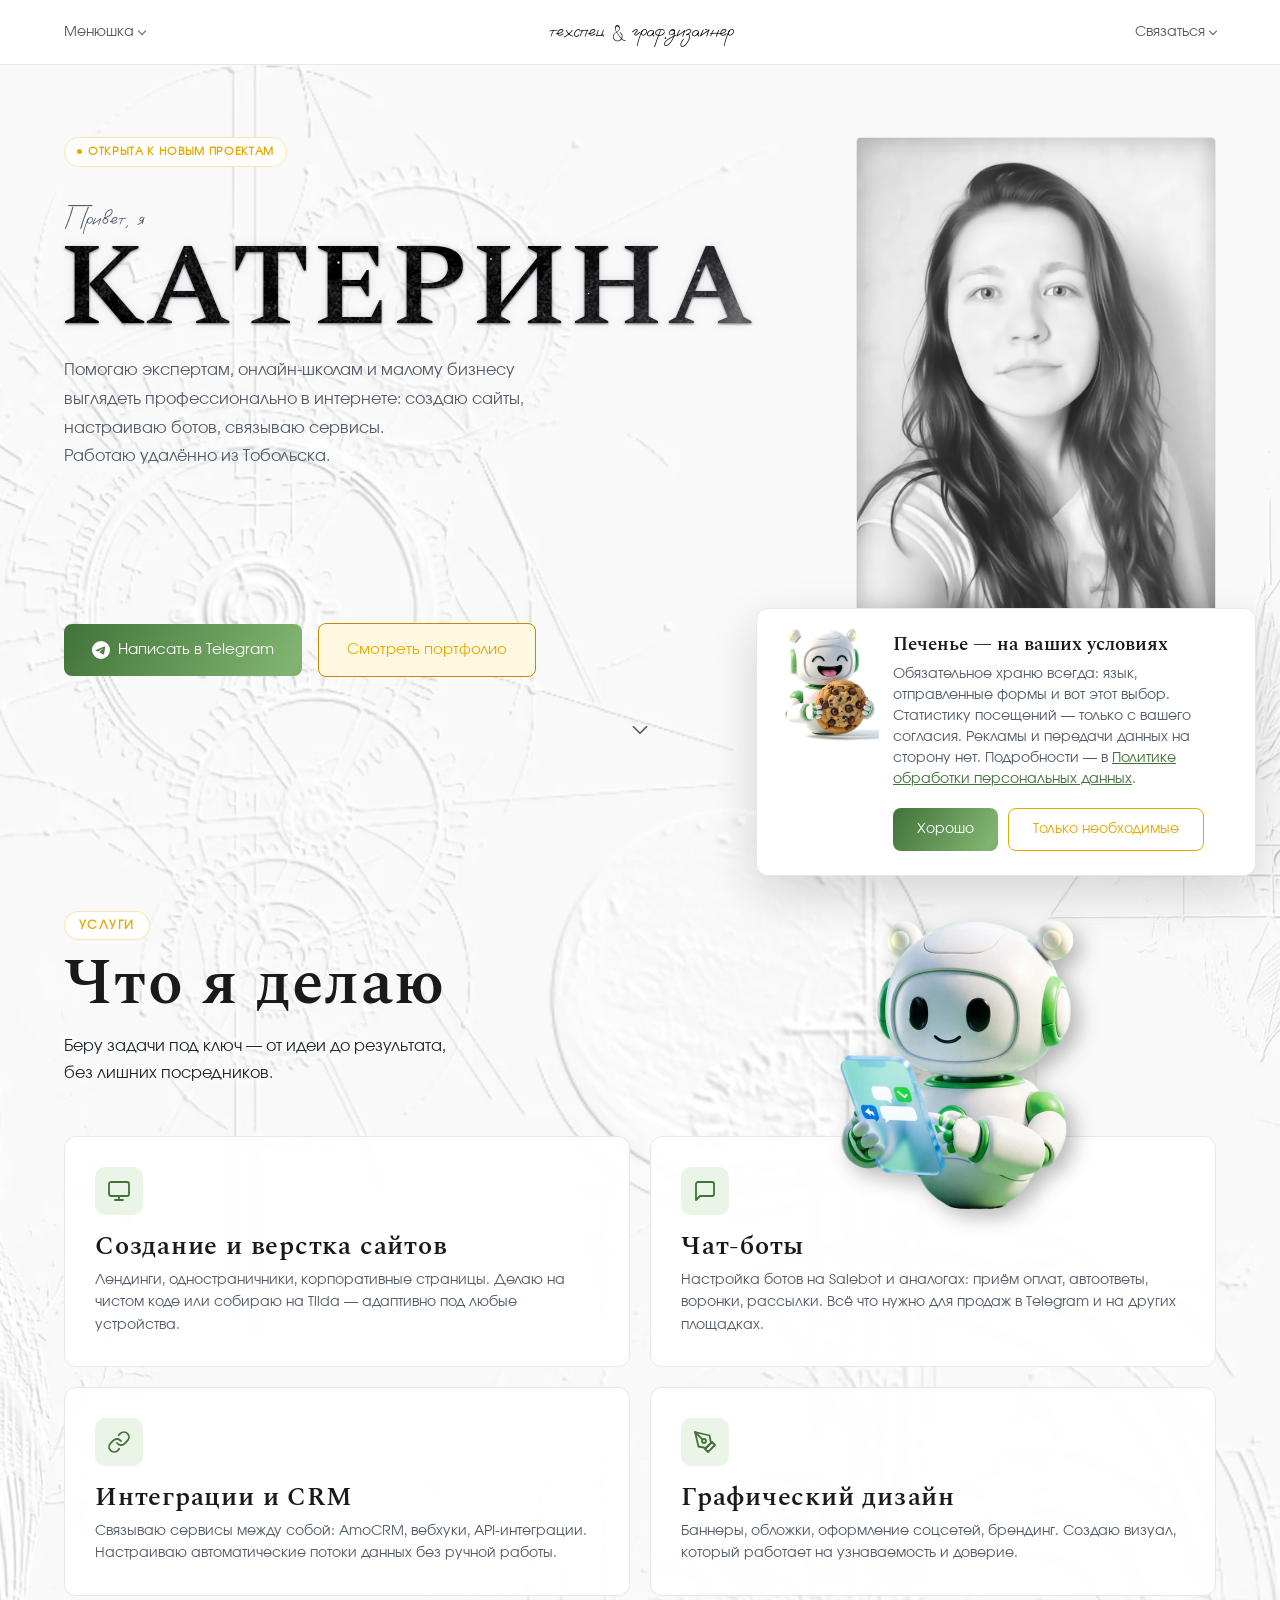
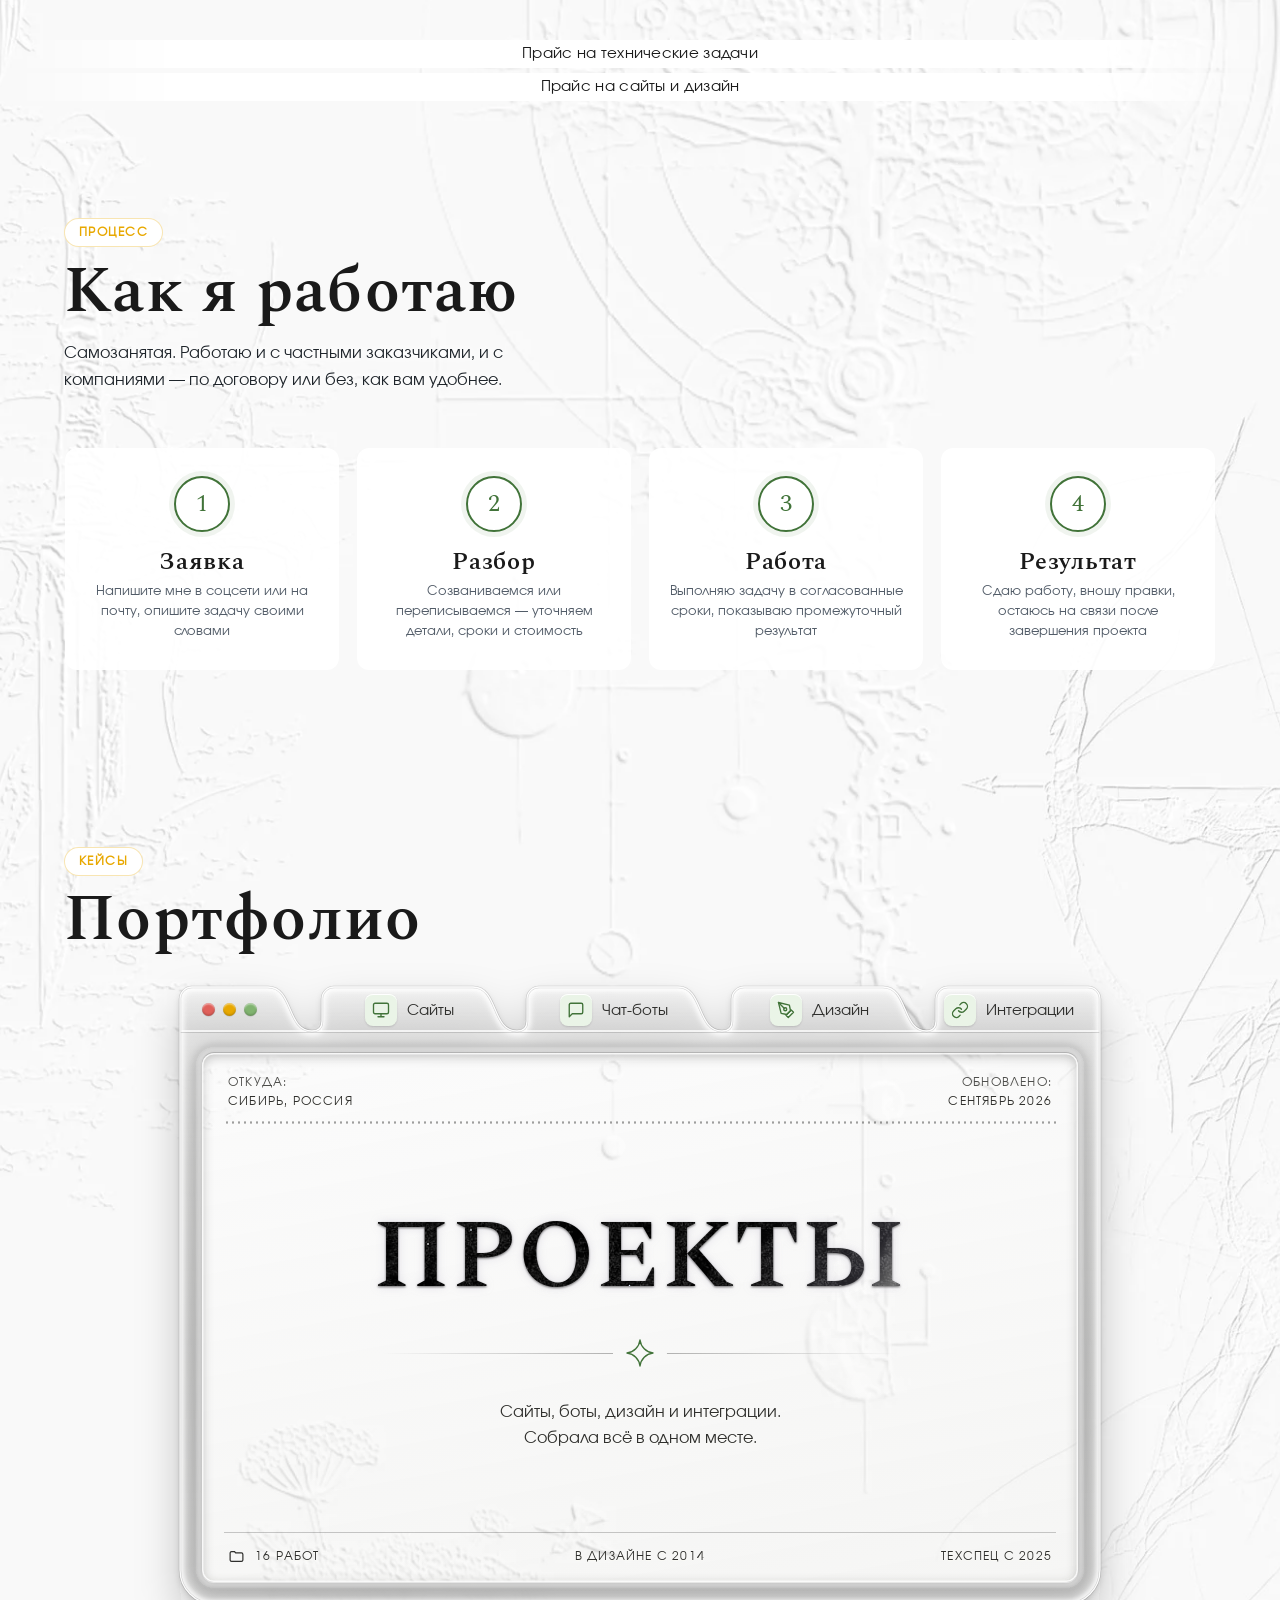
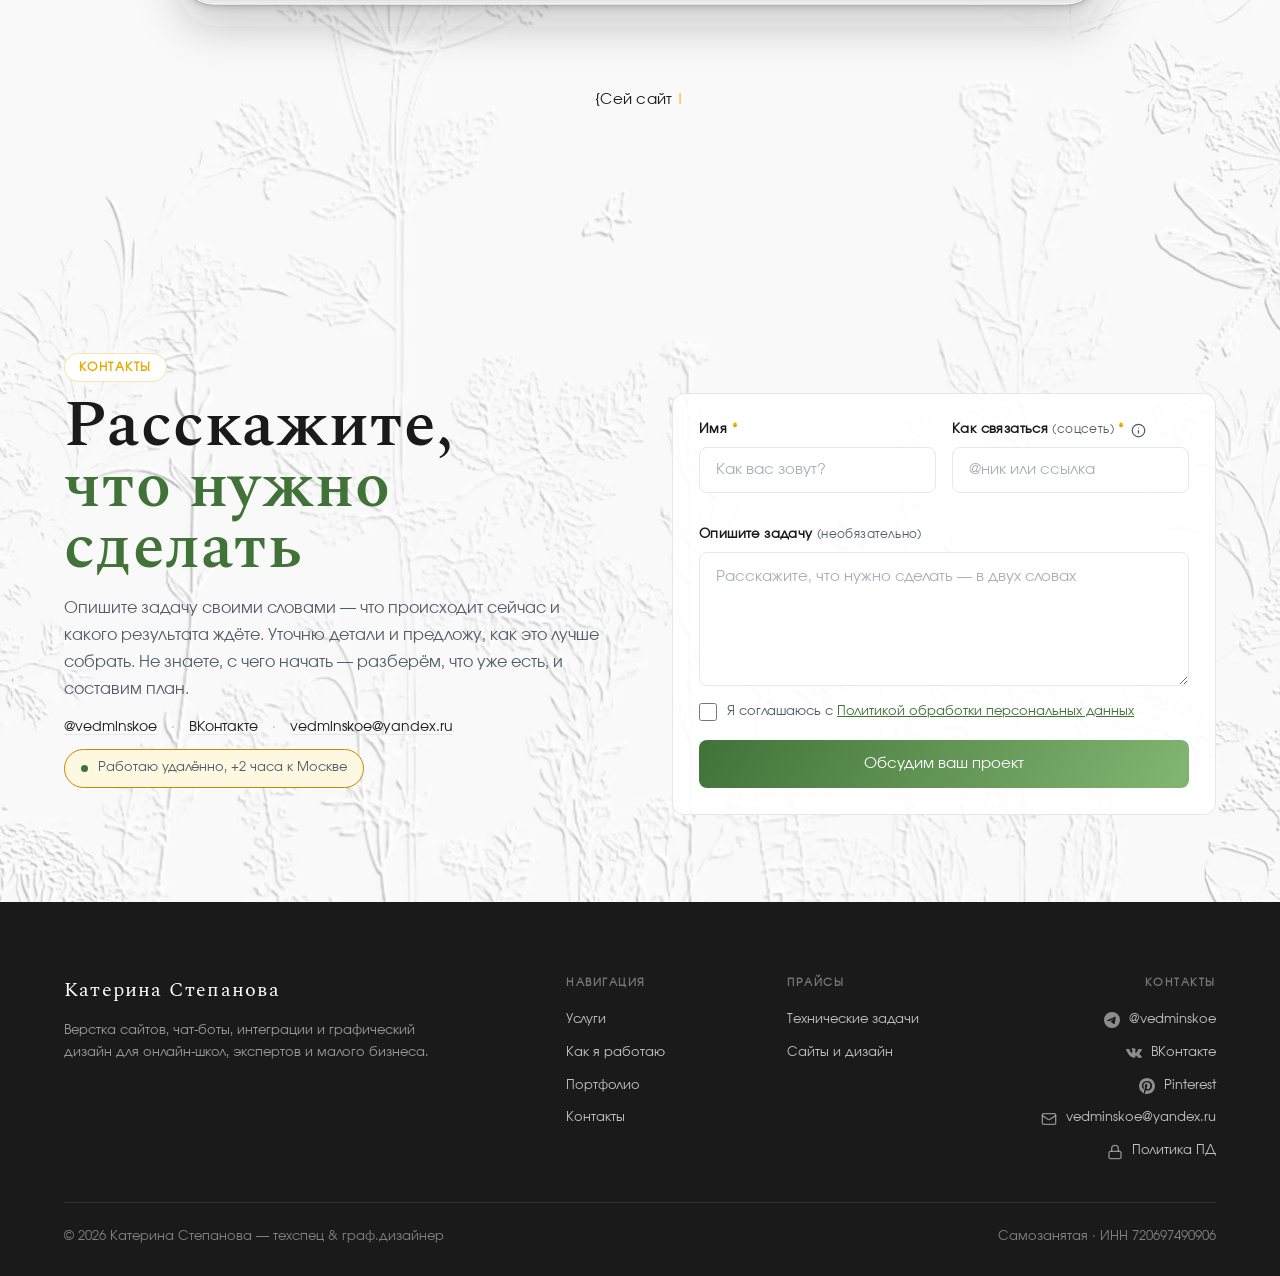
==== commit 9635dd5a: "портфолио: титульники альбома и презентации, на телефоне те же титульники, что на пк, удалены неиспо" ====
--- a/index.html
+++ b/index.html
@@ -3058,8 +3058,8 @@
             </ul>
             <ul class="cw__files" data-list="design">
               <li><button type="button" class="cw__file" data-shots="img/spravochnik/tit.jpg"><span class="cw__num">01</span><span class="cw__fname">Справочник «Лечение животных травами»</span></button></li>
-              <li><button type="button" class="cw__file" data-shots="img/present/1.jpg,img/present/2.jpg,img/present/3.jpg" data-shots-m="img/present/m1.jpg,img/present/m2.jpg,img/present/m3.jpg"><span class="cw__num">02</span><span class="cw__fname">Презентация для справочника</span></button></li>
-              <li><button type="button" class="cw__file" data-shots="img/albom/1.jpg,img/albom/2.jpg,img/albom/3.jpg,img/albom/4.jpg" data-shots-m="img/albom/m1.jpg,img/albom/m2.jpg,img/albom/m3.jpg,img/albom/m4.jpg"><span class="cw__num">03</span><span class="cw__fname">Вёрстка альбома ландшафтного проекта</span></button></li>
+              <li><button type="button" class="cw__file" data-shots="img/present/tit.jpg"><span class="cw__num">02</span><span class="cw__fname">Презентация для справочника</span></button></li>
+              <li><button type="button" class="cw__file" data-shots="img/albom/tit.jpg"><span class="cw__num">03</span><span class="cw__fname">Вёрстка альбома ландшафтного проекта</span></button></li>
               <li><button type="button" class="cw__file" data-shots="img/kupon/tit.jpg"><span class="cw__num">04</span><span class="cw__fname">Подарочные купоны для UNUM</span></button></li>
               <li><button type="button" class="cw__file" data-shots="img/vk-unum/tit.jpg"><span class="cw__num">05</span><span class="cw__fname">Группа ВКонтакте студии дизайна</span></button></li>
               <li><button type="button" class="cw__file" data-shots="img/vk-univet/tit.jpg"><span class="cw__num">06</span><span class="cw__fname">Группа ВКонтакте ветклиники «ЮниВет»</span></button></li>
@@ -3695,7 +3695,8 @@
         li.appendChild(plate);
         // Первый тап по плашке раскрывает под ней титульный кадр, тап по кадру
         // ведёт на страницу работы. Тап по открытой плашке её сворачивает
-        const tit = (btn.dataset.shots || '').split(',')[0];
+        // титульник — тот же кадр, что в папке на ПК
+        const tit = (btn.dataset.shotsM || btn.dataset.shots || '').split(',')[0];
         if (!btn.dataset.wip && tit) plate.addEventListener('click', (e) => {
           e.preventDefault();
           const open = list.querySelector('.mcases__shot');
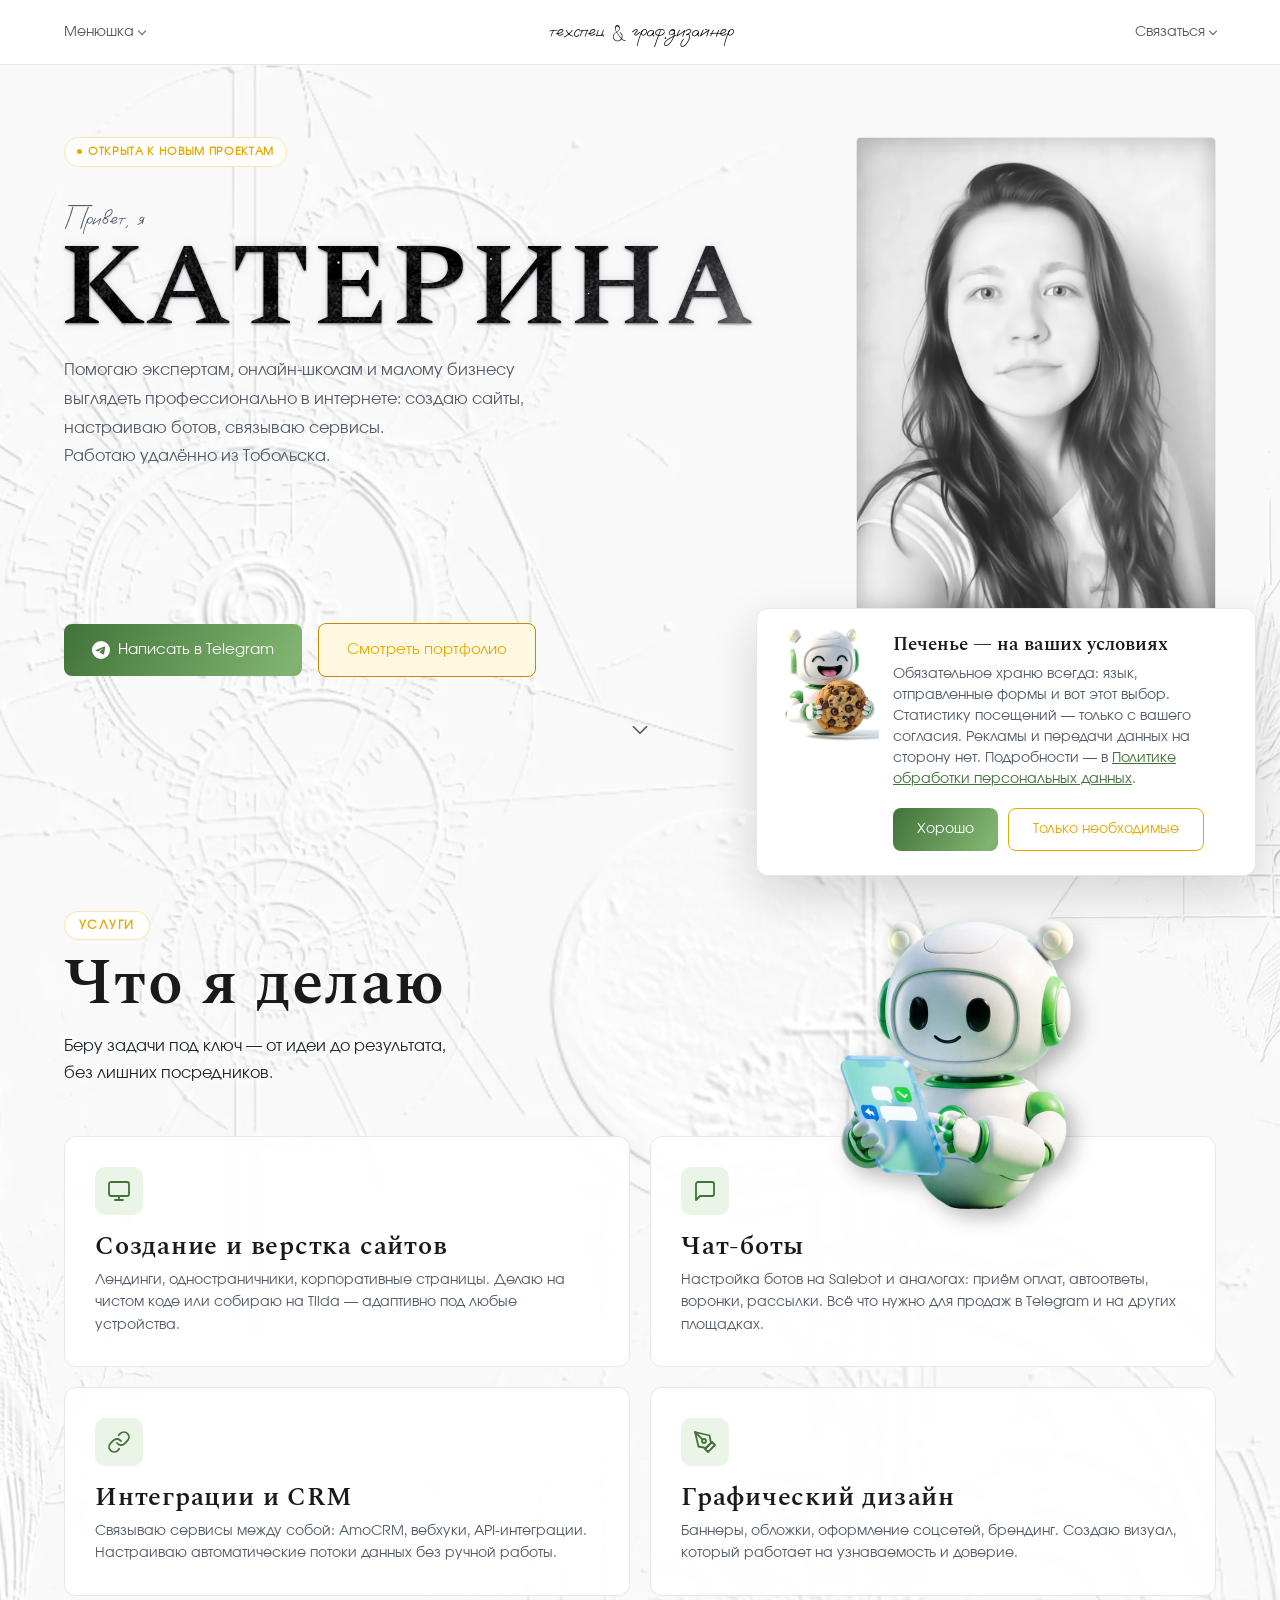
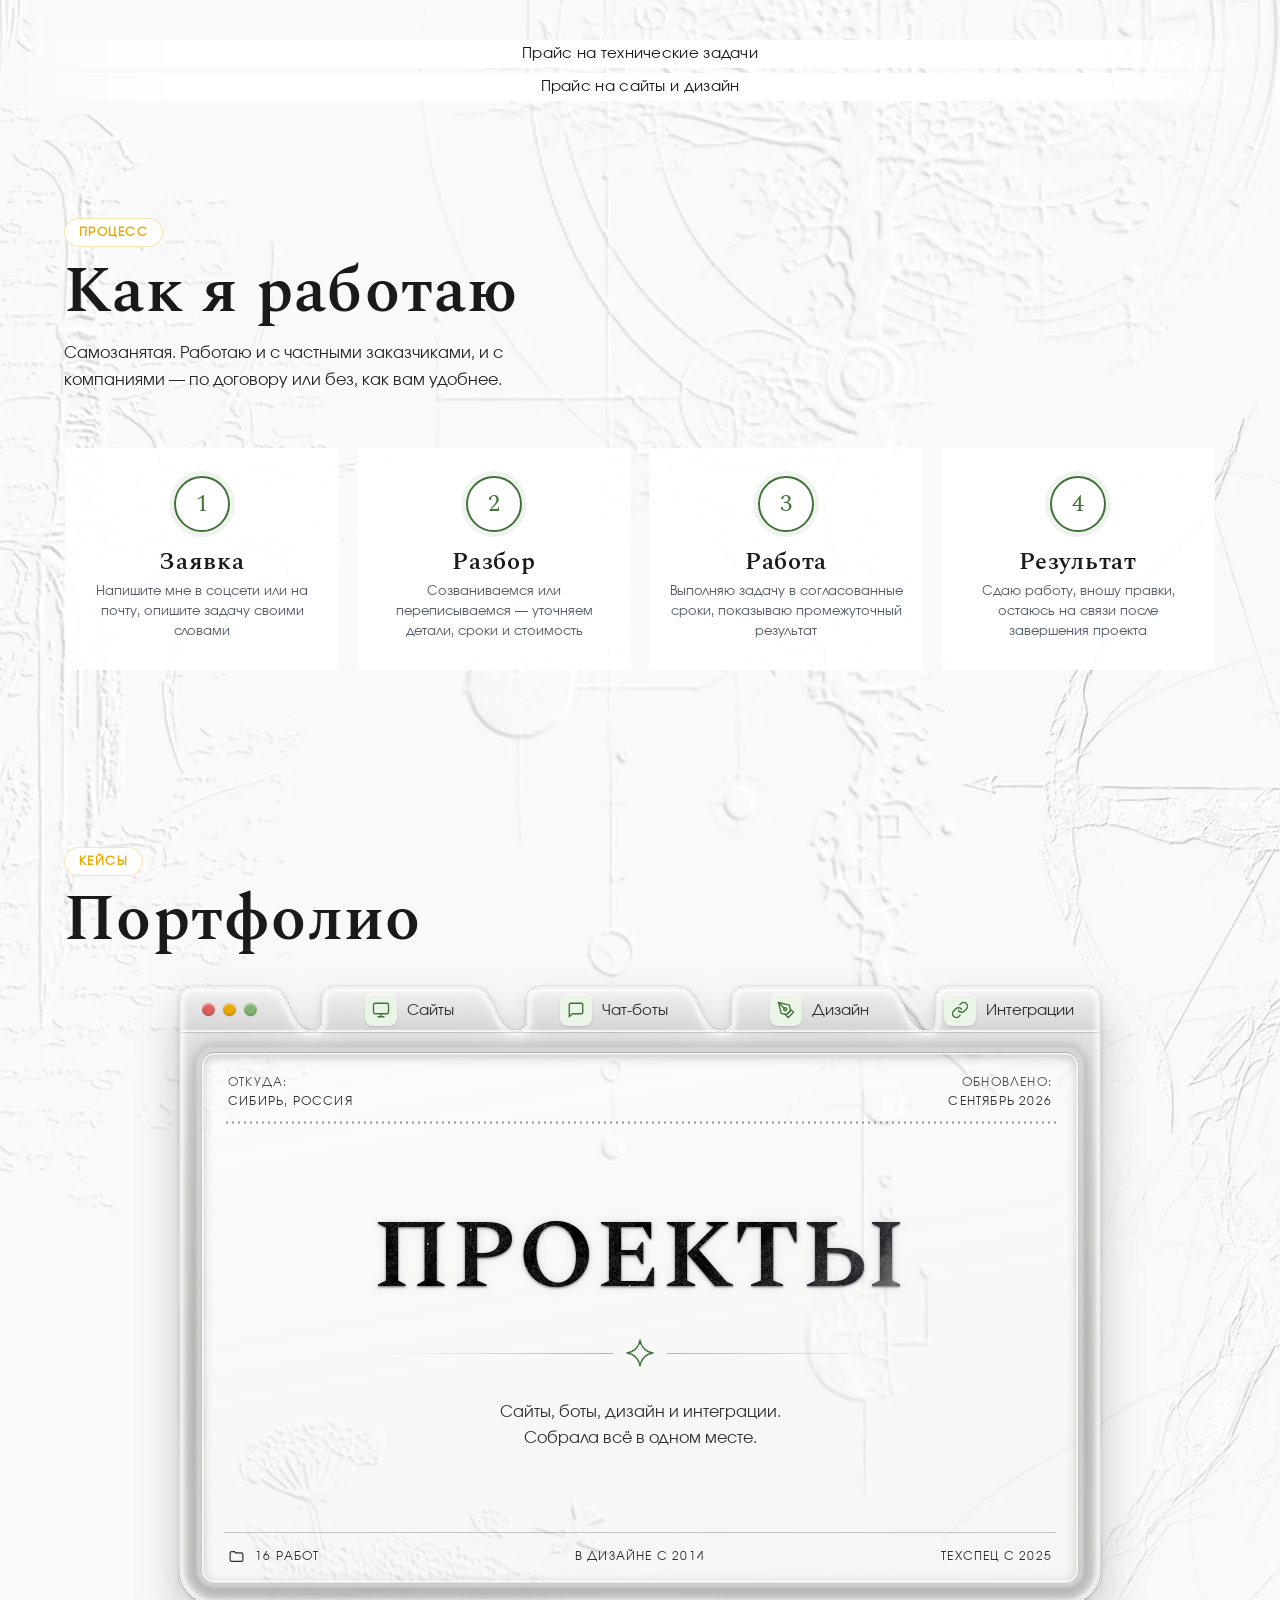
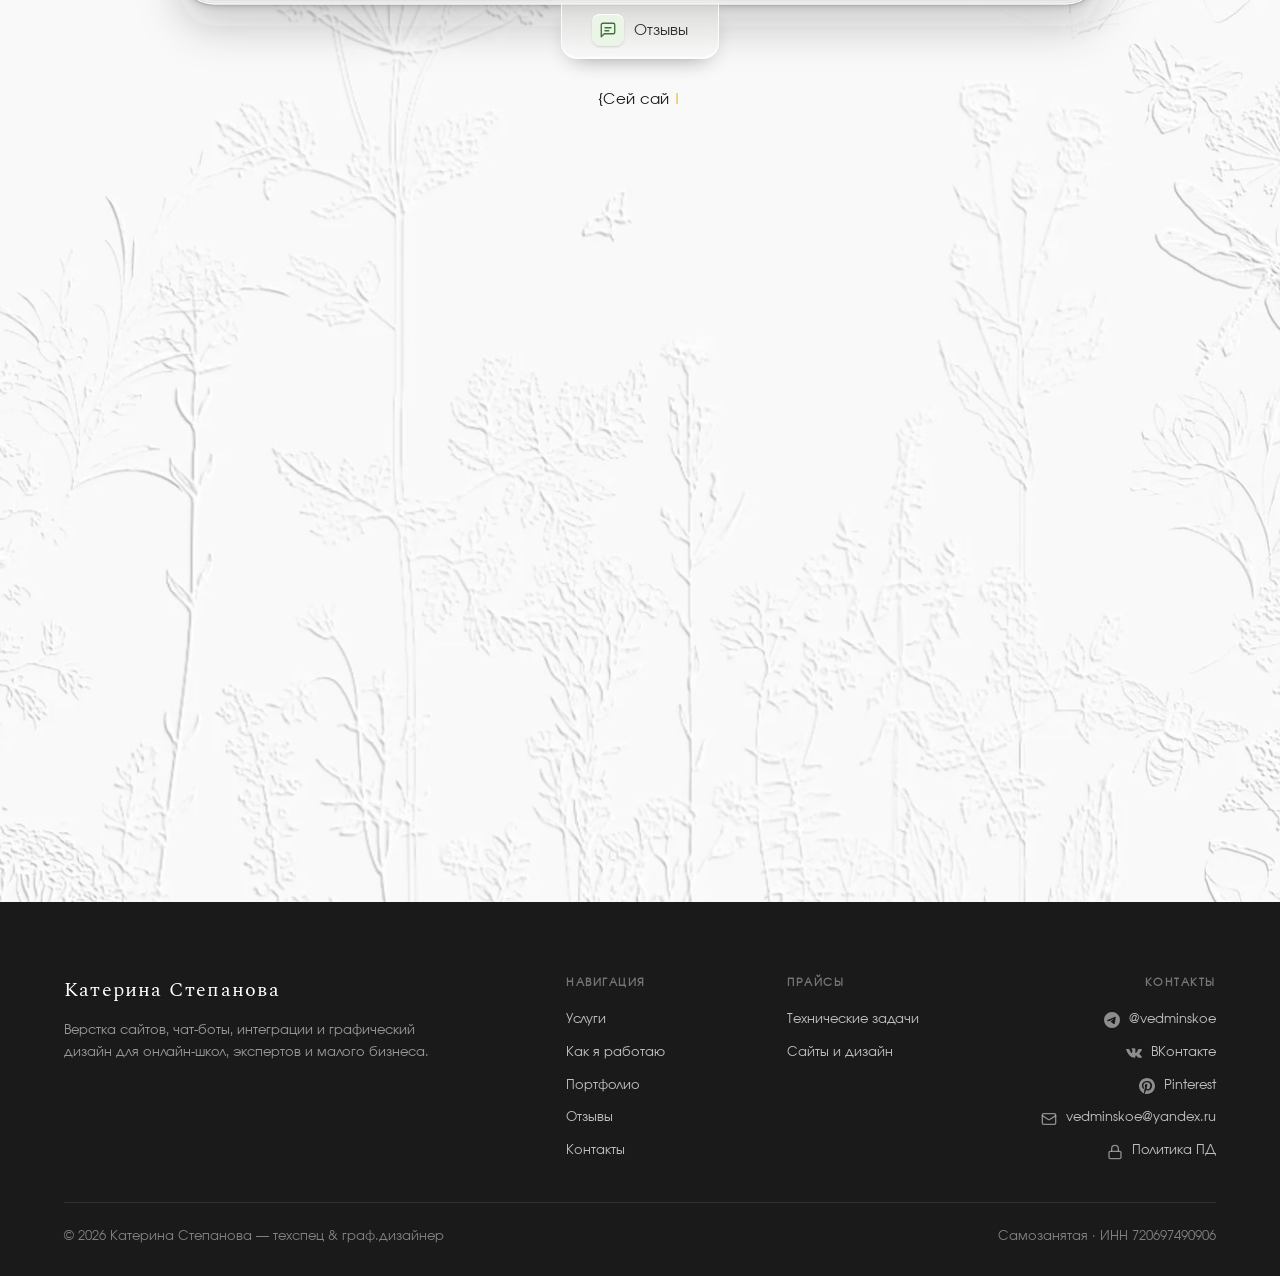
==== commit 5794ccc4: "отзывы: страница с формой и модерацией через бота, вкладыш под папкой; юнивет: баннер, режимник, нов" ====
--- a/index.html
+++ b/index.html
@@ -2644,6 +2644,60 @@
       .cw__peek { display: none !important; }
     }
 
+    /* ── Вкладыш «Отзывы» под папкой ──
+       Перевёрнутая вкладка: то же матовое стекло и тот же значок в зелёном
+       квадратике, что у вкладок сверху. Заходит под нижний край рамки */
+    .cw__under {
+      position: absolute;
+      left: 50%;
+      top: calc(100% - 4px);
+      z-index: 0;
+      display: inline-flex;
+      align-items: center;
+      gap: 10px;
+      padding: 14px 30px 12px;
+      transform: translateX(-50%);
+      border: 1px solid rgba(255,255,255,0.8);
+      border-top: none;
+      border-radius: 0 0 16px 16px;
+      background: linear-gradient(180deg, rgba(224,224,222,0.55), rgba(250,250,249,0.6));
+      -webkit-backdrop-filter: blur(6px) saturate(1.4);
+      backdrop-filter: blur(6px) saturate(1.4);
+      box-shadow: 0 10px 22px -12px rgba(15,15,15,0.45), inset 0 -1px 0 rgba(255,255,255,0.9);
+      font: 500 15px/1 var(--font-body);
+      color: var(--cw-ink);
+      transition: padding-top .4s cubic-bezier(.3,1.45,.45,1), color var(--transition);
+    }
+    .cw__under svg {
+      flex: none;
+      box-sizing: content-box;
+      width: 18px; height: 18px;
+      padding: 7px;
+      border-radius: 8px;
+      box-shadow: inset 0 1px 0 #fff, 0 1px 2px rgba(30,30,30,0.15);
+      background: var(--accent-light);
+      color: var(--accent);
+      fill: none; stroke: currentColor; stroke-width: 1.8; stroke-linecap: round; stroke-linejoin: round;
+    }
+    .cw__under:hover { padding-top: 20px; color: var(--accent); }
+    .mcases__reviews { display: none; }
+    @media (max-width: 767px) {
+      /* телефон: кнопка как у прайсов, с отступом от списка работ */
+      .mcases__reviews {
+        display: flex;
+        justify-content: center;
+        margin-top: 28px;
+        padding: 14px 20px;
+        border: 1.5px solid var(--border);
+        border-radius: 8px;
+        background: #fff;
+        font: 500 15px var(--font-body);
+        color: var(--text);
+        box-shadow: none;
+      }
+      .mcases__reviews::before, .mcases__reviews::after { content: none; }
+    }
+
     /* ── подвал окна ── */
     .cw__foot {
       display: grid;
@@ -2784,6 +2838,7 @@
           <a href="#cases">Портфолио</a>
           <a href="price-tech.html">Прайс на технические задачи</a>
           <a href="price-web.html">Прайс на сайты и дизайн</a>
+          <a href="reviews.html">Отзывы</a>
           <a href="#contacts">Контакты</a>
           <a href="404.html">Страница 404 (чтоб полюбоваться)</a>
         </nav>
@@ -3041,7 +3096,7 @@
               <li><button type="button" class="cw__file cw__file--dir" data-open="crm"><span class="cw__num">04</span><span class="cw__fname">Интеграции и CRM</span></button></li>
             </ul>
             <ul class="cw__files" data-list="sites">
-              <li><button type="button" class="cw__file" data-shots="img/sait-unumgarden/tit.mp4"><span class="cw__num">01</span><span class="cw__fname">Сайт ландшафтного архитектора на Tilda</span></button></li>
+              <li><button type="button" class="cw__file" data-shots="img/sait-unumgarden/tit.mp4" data-tit-m="img/sait-unumgarden/tit-m.mp4"><span class="cw__num">01</span><span class="cw__fname">Сайт ландшафтного архитектора на Tilda</span></button></li>
               <li><button type="button" class="cw__file" data-shots="img/sait-adminka/tit.jpg"><span class="cw__num">02</span><span class="cw__fname">Сайт-админка для досок референсов</span></button></li>
               <li><button type="button" class="cw__file" data-shots="img/sait-portfolio-unum/tit.jpg"><span class="cw__num">03</span><span class="cw__fname">Сайт-портфолио для ландшафтного архитектора</span></button></li>
             </ul>
@@ -3054,7 +3109,7 @@
               <li><button type="button" class="cw__file" data-shots="img/bot/tit6.jpg"><span class="cw__num">06</span><span class="cw__fname">Бот-опросник</span></button></li>
             </ul>
             <ul class="cw__files" data-list="crm">
-              <li><button type="button" class="cw__file" data-wip="1"><span class="cw__num">01</span><span class="cw__fname">[Проект по интеграциям]</span></button></li>
+              <li><button type="button" class="cw__file" data-wip="1"><span class="cw__num">01</span><span class="cw__fname">Проекты по интеграциям</span></button></li>
             </ul>
             <ul class="cw__files" data-list="design">
               <li><button type="button" class="cw__file" data-shots="img/spravochnik/tit.jpg"><span class="cw__num">01</span><span class="cw__fname">Справочник «Лечение животных травами»</span></button></li>
@@ -3062,7 +3117,7 @@
               <li><button type="button" class="cw__file" data-shots="img/albom/tit.jpg"><span class="cw__num">03</span><span class="cw__fname">Вёрстка альбома ландшафтного проекта</span></button></li>
               <li><button type="button" class="cw__file" data-shots="img/kupon/tit.jpg"><span class="cw__num">04</span><span class="cw__fname">Подарочные купоны для UNUM</span></button></li>
               <li><button type="button" class="cw__file" data-shots="img/vk-unum/tit.jpg"><span class="cw__num">05</span><span class="cw__fname">Группа ВКонтакте студии дизайна</span></button></li>
-              <li><button type="button" class="cw__file" data-shots="img/vk-univet/tit.jpg"><span class="cw__num">06</span><span class="cw__fname">Группа ВКонтакте ветклиники «ЮниВет»</span></button></li>
+              <li><button type="button" class="cw__file" data-shots="img/vk-univet/tit.jpg"><span class="cw__num">06</span><span class="cw__fname">Дизайн для ветеринарной клиники ЮниВЕТ</span></button></li>
               <li><button type="button" class="cw__file" data-shots="img/pechat/tit.jpg"><span class="cw__num">07</span><span class="cw__fname">Графика на заказ</span></button></li>
             </ul>
           </nav>
@@ -3096,6 +3151,9 @@
       <!-- курсор-подсказка: на обложке сам «тыкает» во вкладку -->
       <svg class="cw__hint" id="cwHint" viewBox="0 0 24 24" aria-hidden="true"><path d="M4 2l16 11.2-7 1.3 4 7.6-3 1.5-4-7.6L4.6 21z"/></svg>
 
+      <!-- Вкладыш «Отзывы» снизу папки: перевёрнутая вкладка, ведёт на страницу отзывов -->
+      <a class="cw__under" href="reviews.html"><svg viewBox="0 0 24 24" aria-hidden="true"><path d="M21 15a2 2 0 0 1-2 2H7l-4 4V5a2 2 0 0 1 2-2h14a2 2 0 0 1 2 2z"/><path d="M8 9h8M8 13h5"/></svg>Отзывы</a>
+
       <!-- Робот выглядывает из-за папки: то слева, то справа (скрипт меняет
            сторону, пока он спрятан). Туловище выезжает из-за края, пальцы
            отдельным слоем ложатся поверх папки -->
@@ -3118,6 +3176,8 @@
       </div>
       <ul class="mcases__list" id="mCasesList"></ul>
       <button type="button" class="mcases__more" id="mCasesMore" aria-expanded="false" hidden>Смотреть больше ...</button>
+      <!-- отзывы на телефоне — кнопкой, как прайсы -->
+      <a class="case-plate mcases__reviews" href="reviews.html"><span class="case-plate__text">Отзывы</span></a>
     </div>
   </div>
   <!-- Подпись под портфолио: сайт собран руками, а не в конструкторе.
@@ -3223,6 +3283,7 @@
           <a href="#services">Услуги</a>
           <a href="#process">Как я работаю</a>
           <a href="#cases">Портфолио</a>
+          <a href="reviews.html">Отзывы</a>
           <a href="#contacts">Контакты</a>
         </nav>
       </div>
@@ -3695,8 +3756,9 @@
         li.appendChild(plate);
         // Первый тап по плашке раскрывает под ней титульный кадр, тап по кадру
         // ведёт на страницу работы. Тап по открытой плашке её сворачивает
-        // титульник — тот же кадр, что в папке на ПК
-        const tit = (btn.dataset.shotsM || btn.dataset.shots || '').split(',')[0];
+        // титульник — тот же кадр, что в папке на ПК; у тяжёлых роликов
+        // для телефона свой облегчённый (data-tit-m)
+        const tit = btn.dataset.titM || (btn.dataset.shotsM || btn.dataset.shots || '').split(',')[0];
         if (!btn.dataset.wip && tit) plate.addEventListener('click', (e) => {
           e.preventDefault();
           const open = list.querySelector('.mcases__shot');
@@ -3944,7 +4006,7 @@
         win.classList.add('is-empty');
         vid.pause();
         empty.textContent = tab === 'crm'
-          ? '[Здесь появятся проекты по интеграциям и CRM]'
+          ? 'Скоро здесь появятся проекты по интеграциям и CRM'
           : 'В работе — покажу, когда будет готово';
       } else {
         win.classList.remove('is-empty');
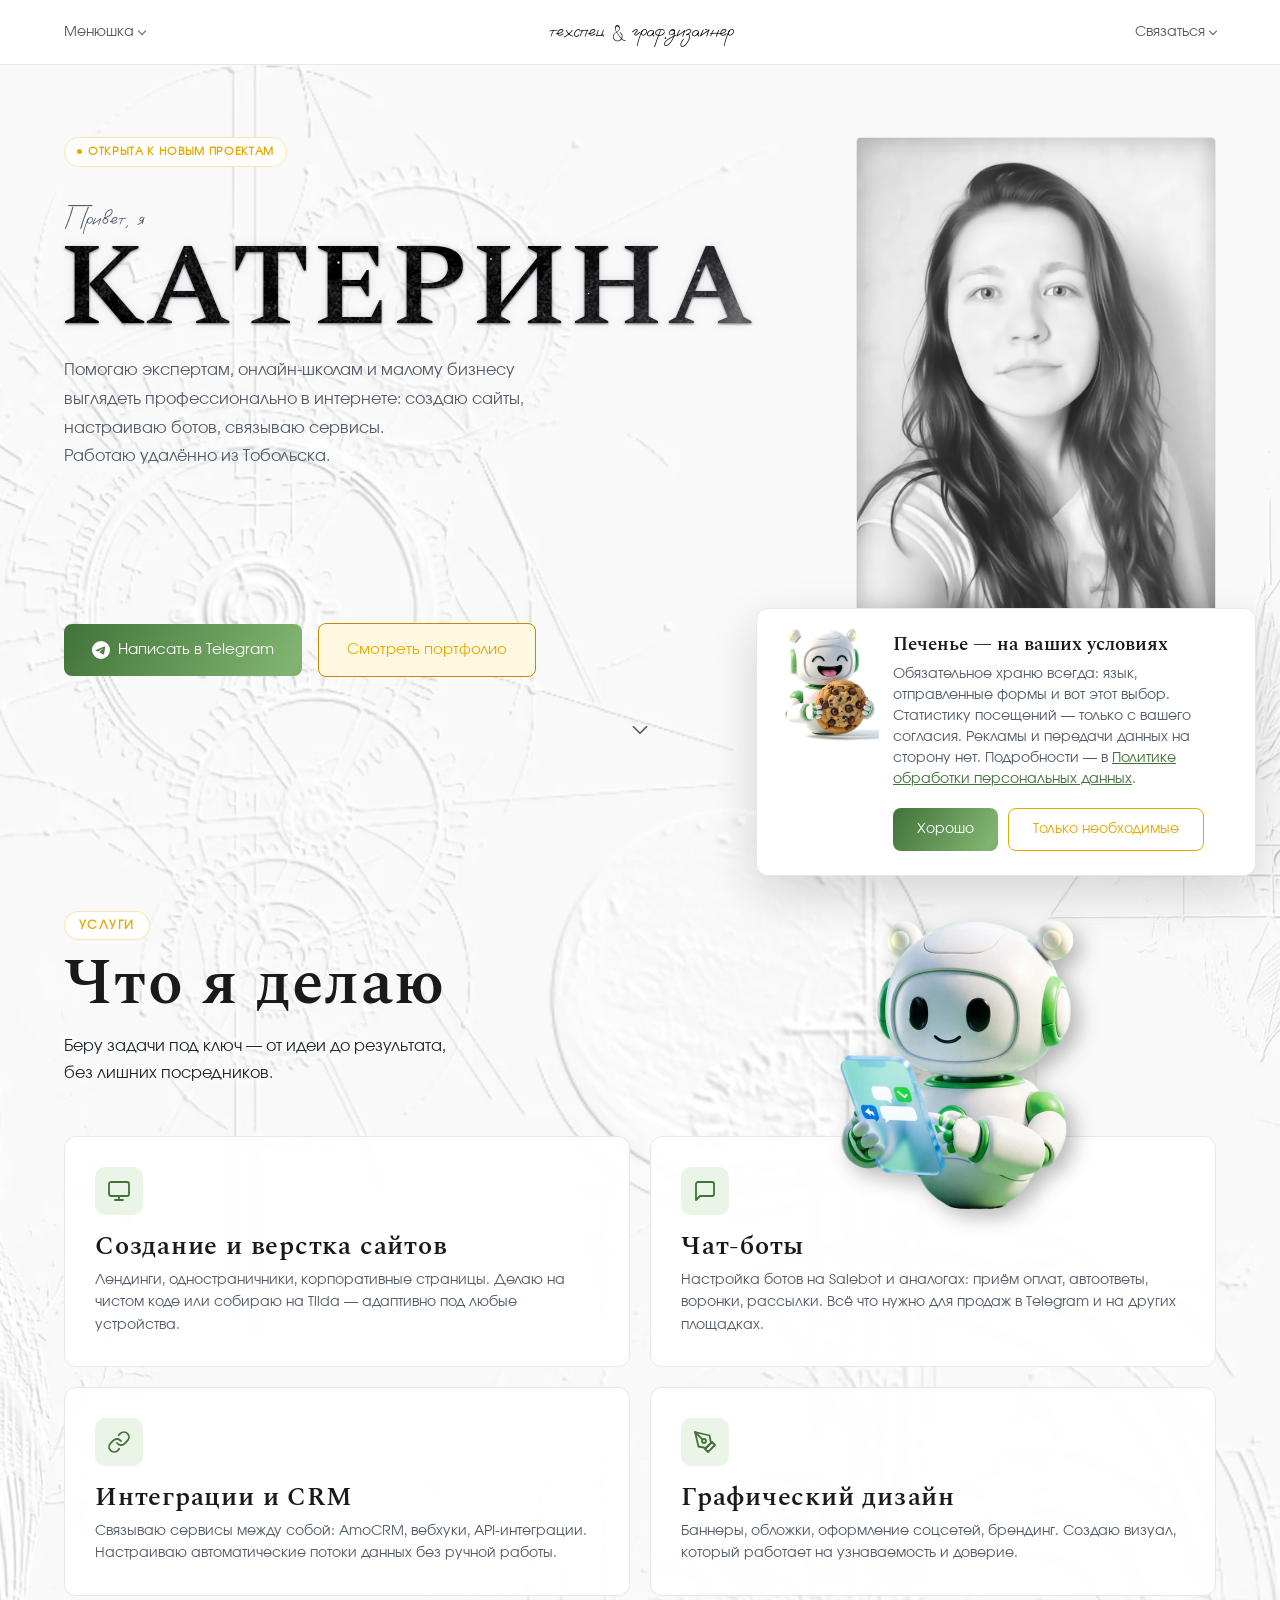
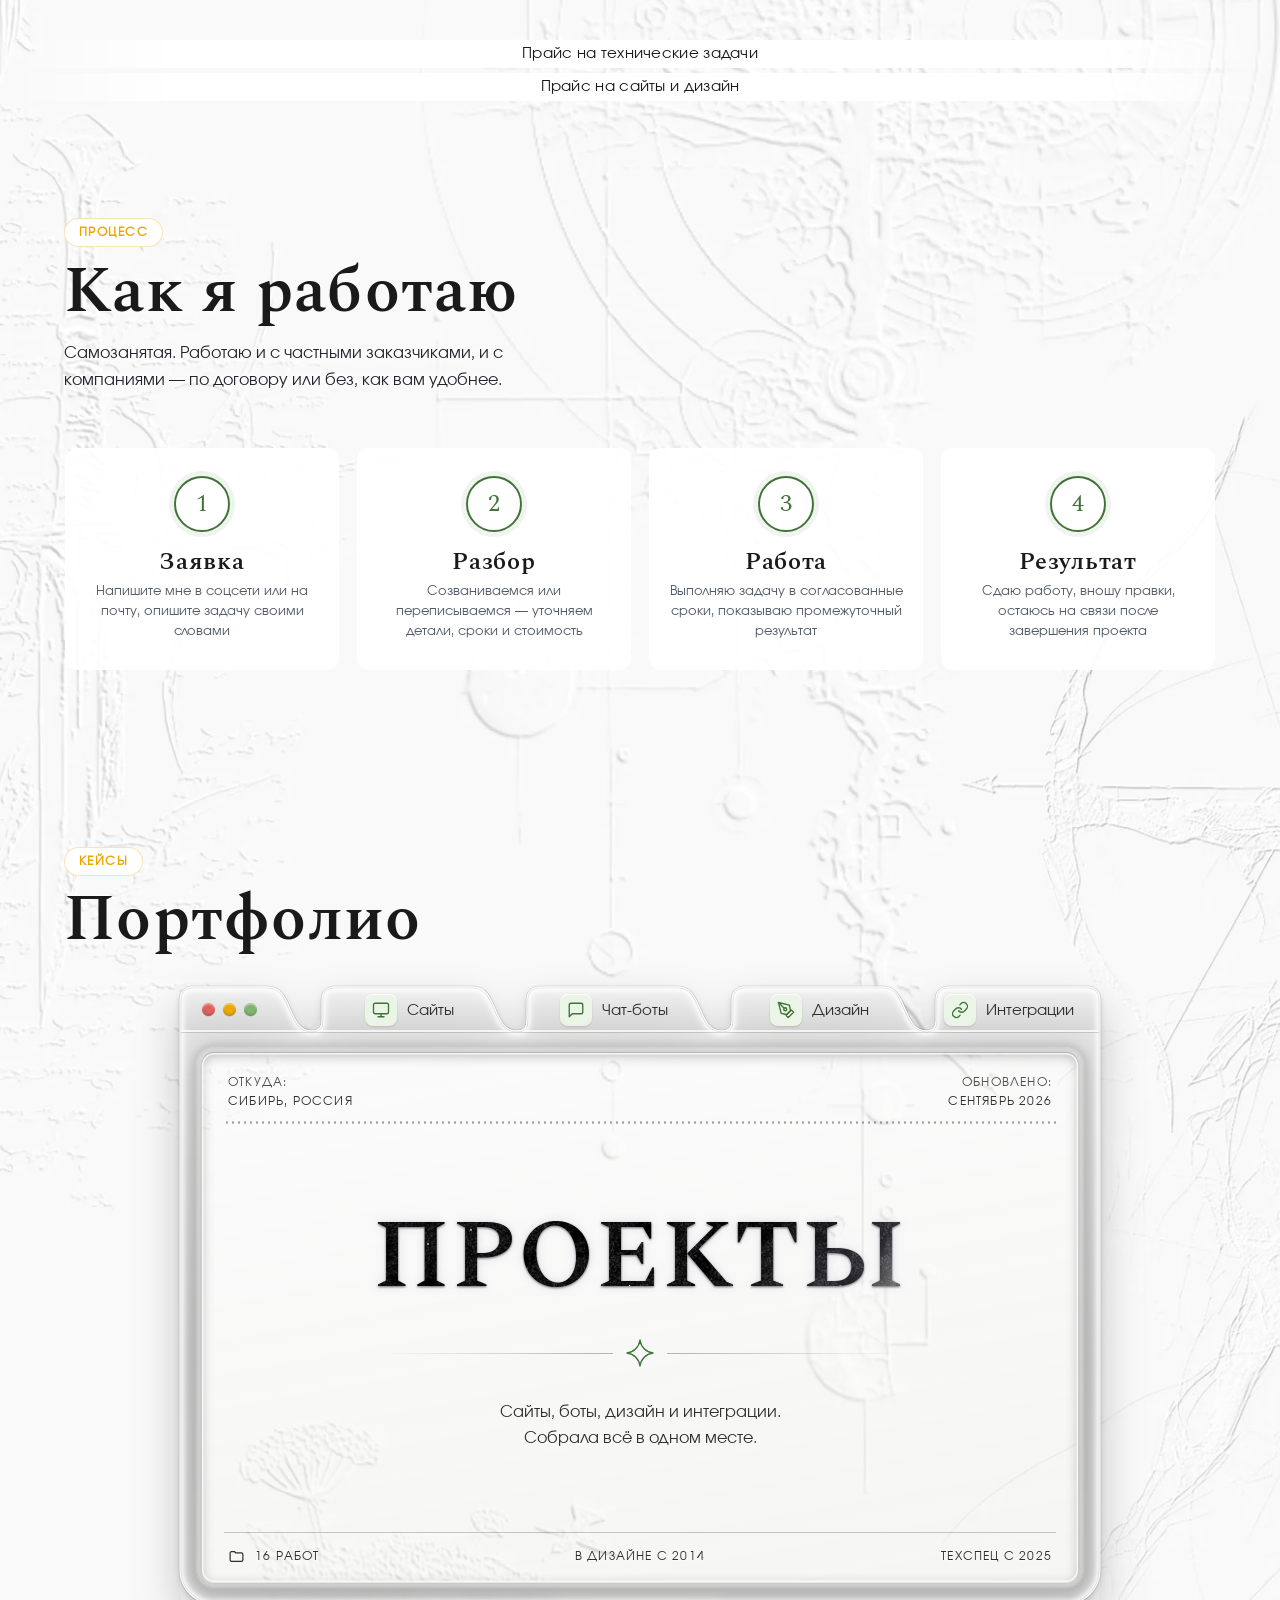
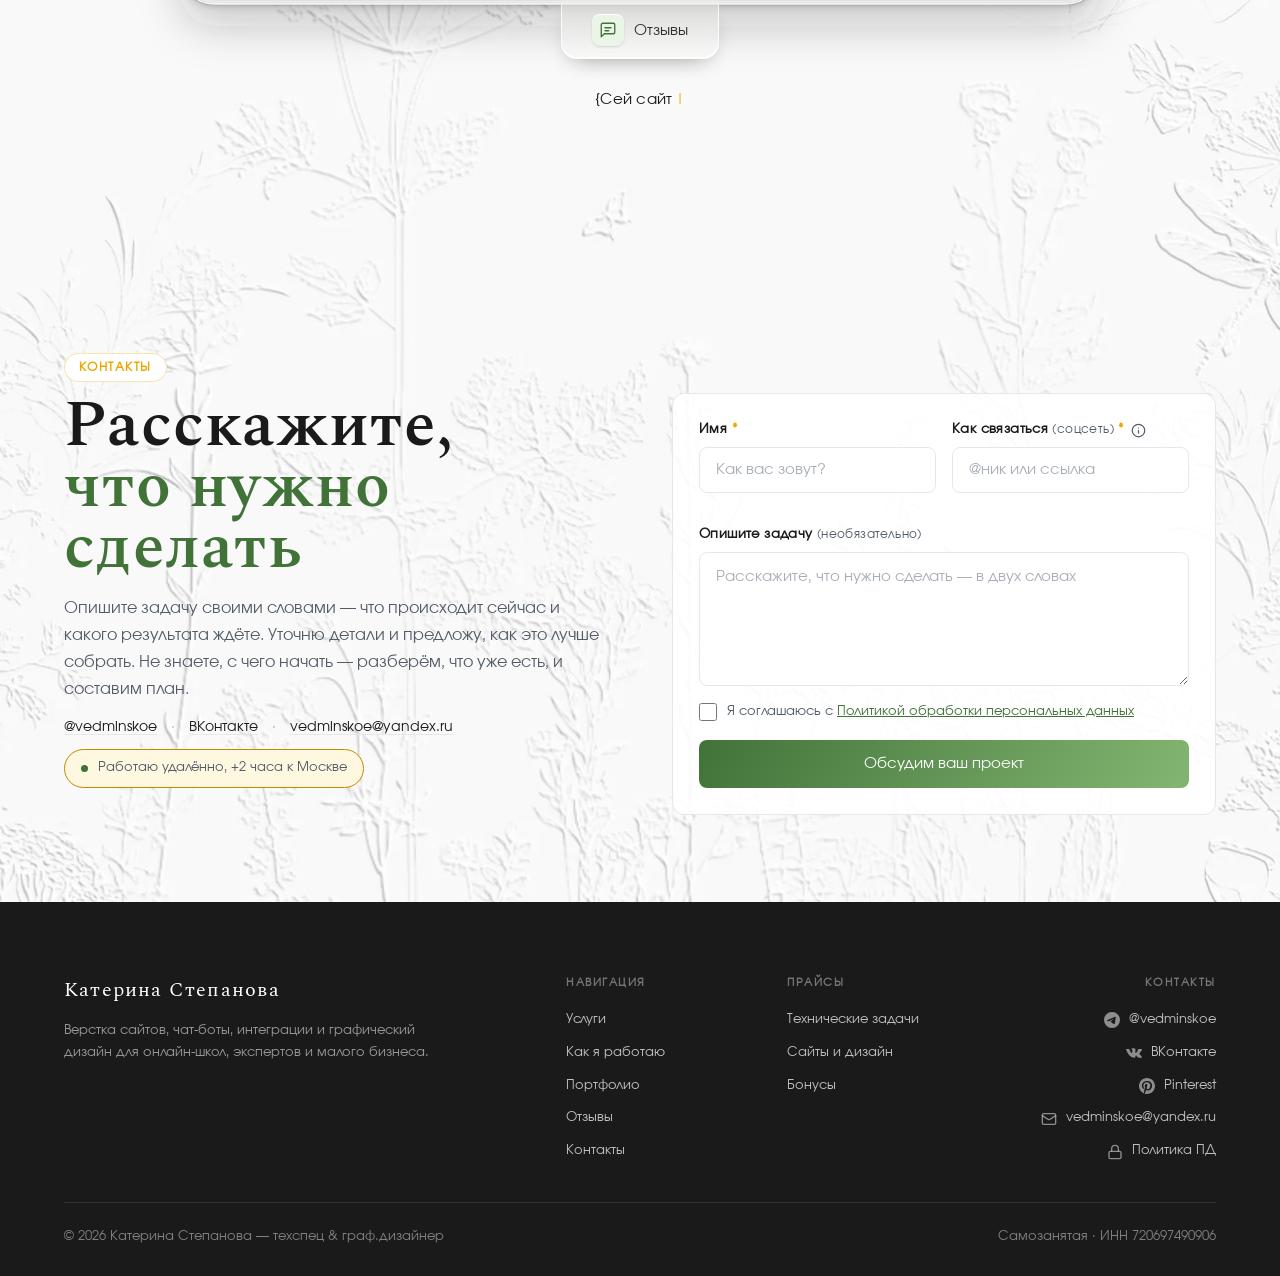
==== commit 194b7c28: "бонусы: страница с реферальными ссылками tilda, salebot, vakas-tools; на телефоне кнопка отзывов пос" ====
--- a/index.html
+++ b/index.html
@@ -2683,15 +2683,20 @@
     .mcases__reviews { display: none; }
     @media (max-width: 767px) {
       /* телефон: кнопка как у прайсов, с отступом от списка работ */
+      /* один в один кнопки прайсов на телефоне */
       .mcases__reviews {
         display: flex;
         justify-content: center;
-        margin-top: 28px;
+        text-align: center;
+        width: 100%;
+        margin: 36px 0 0;
         padding: 14px 20px;
         border: 1.5px solid var(--border);
         border-radius: 8px;
         background: #fff;
-        font: 500 15px var(--font-body);
+        font-family: var(--font-body);
+        font-size: 15px;
+        font-weight: 500;
         color: var(--text);
         box-shadow: none;
       }
@@ -2839,6 +2844,7 @@
           <a href="price-tech.html">Прайс на технические задачи</a>
           <a href="price-web.html">Прайс на сайты и дизайн</a>
           <a href="reviews.html">Отзывы</a>
+          <a href="bonus.html">Бонусы</a>
           <a href="#contacts">Контакты</a>
           <a href="404.html">Страница 404 (чтоб полюбоваться)</a>
         </nav>
@@ -3176,8 +3182,6 @@
       </div>
       <ul class="mcases__list" id="mCasesList"></ul>
       <button type="button" class="mcases__more" id="mCasesMore" aria-expanded="false" hidden>Смотреть больше ...</button>
-      <!-- отзывы на телефоне — кнопкой, как прайсы -->
-      <a class="case-plate mcases__reviews" href="reviews.html"><span class="case-plate__text">Отзывы</span></a>
     </div>
   </div>
   <!-- Подпись под портфолио: сайт собран руками, а не в конструкторе.
@@ -3192,6 +3196,8 @@
     </p>
     <!-- Ладошки под строкой: проявляются, когда фраза допечаталась -->
     <img class="cases__signature-hands" src="hands.webp" width="186" height="128" alt="" decoding="async" />
+    <!-- телефон: отзывы кнопкой после ладошек, как прайсы -->
+    <a class="case-plate mcases__reviews" href="reviews.html"><span class="case-plate__text">Отзывы</span></a>
   </div>
 </section>
 
@@ -3293,6 +3299,7 @@
         <nav aria-label="Прайсы">
           <a href="price-tech.html">Технические задачи</a>
           <a href="price-web.html">Сайты и дизайн</a>
+          <a href="bonus.html">Бонусы</a>
         </nav>
       </div>
 
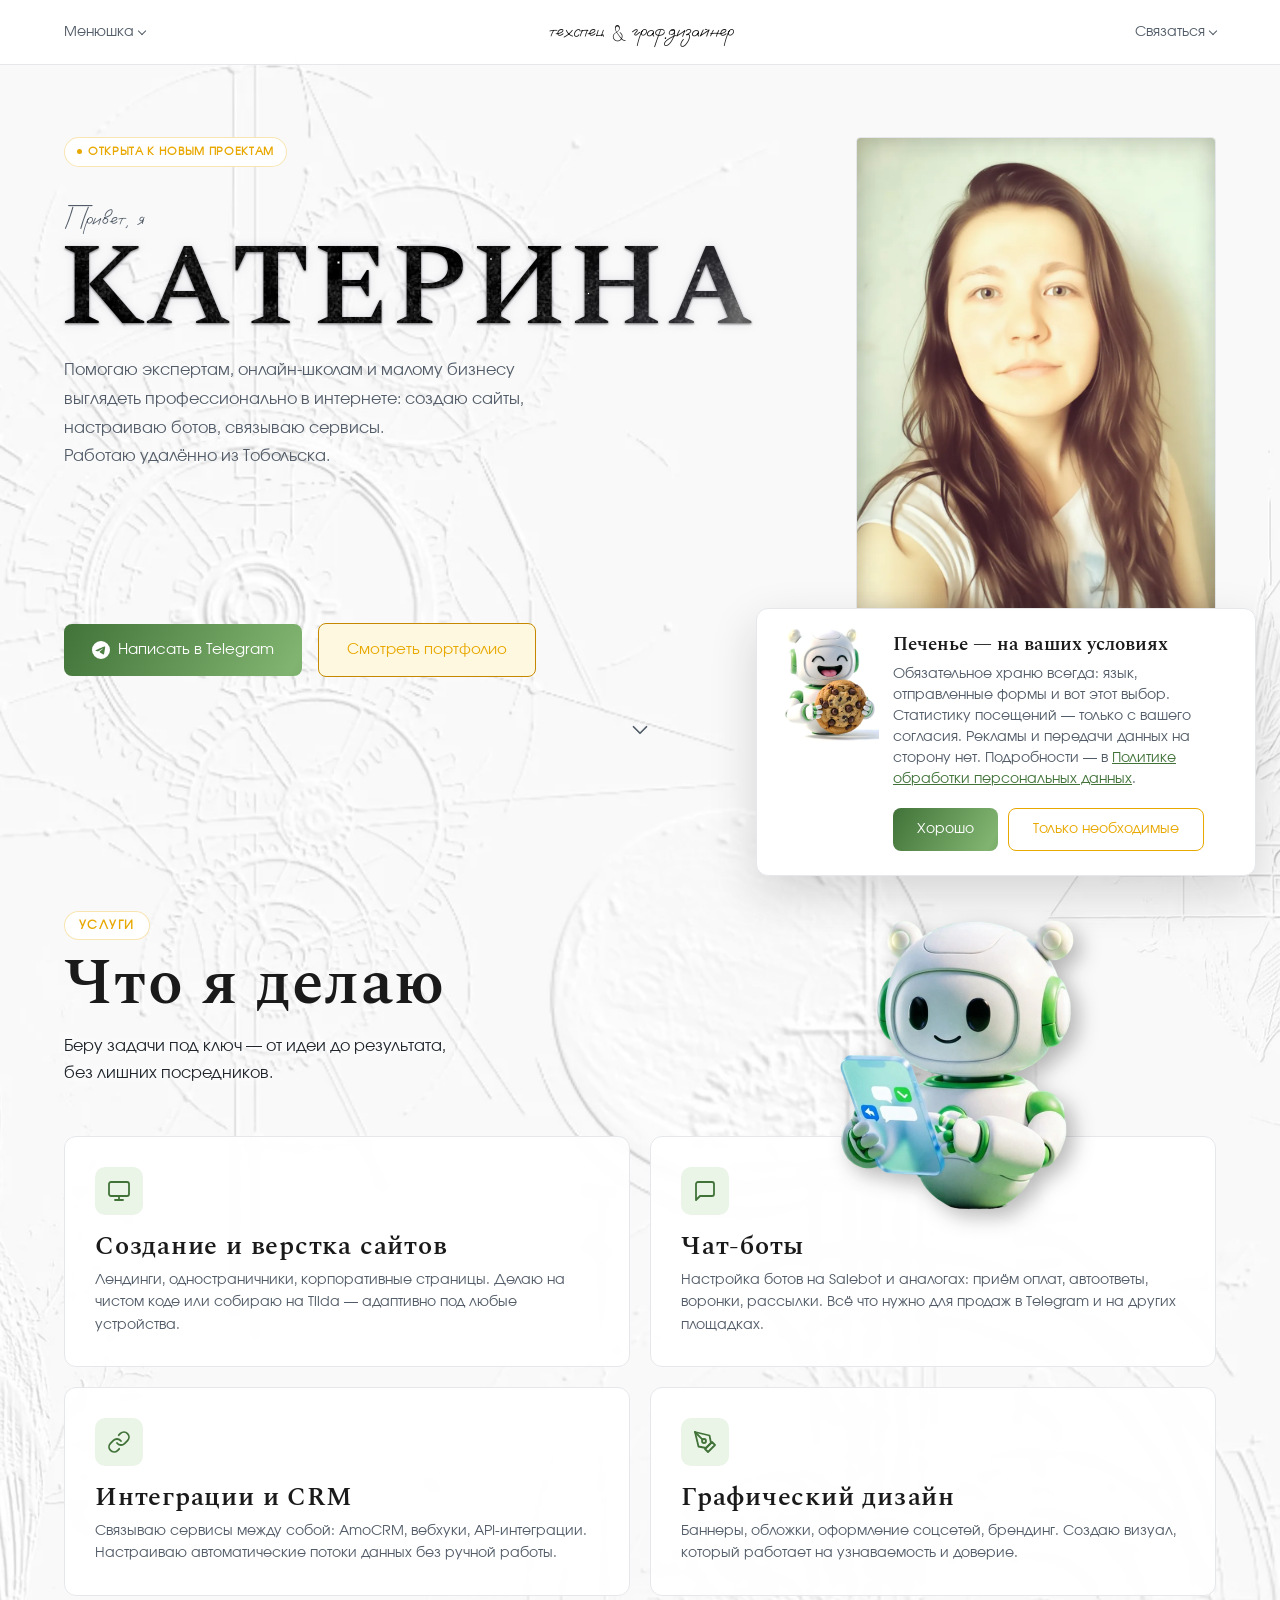
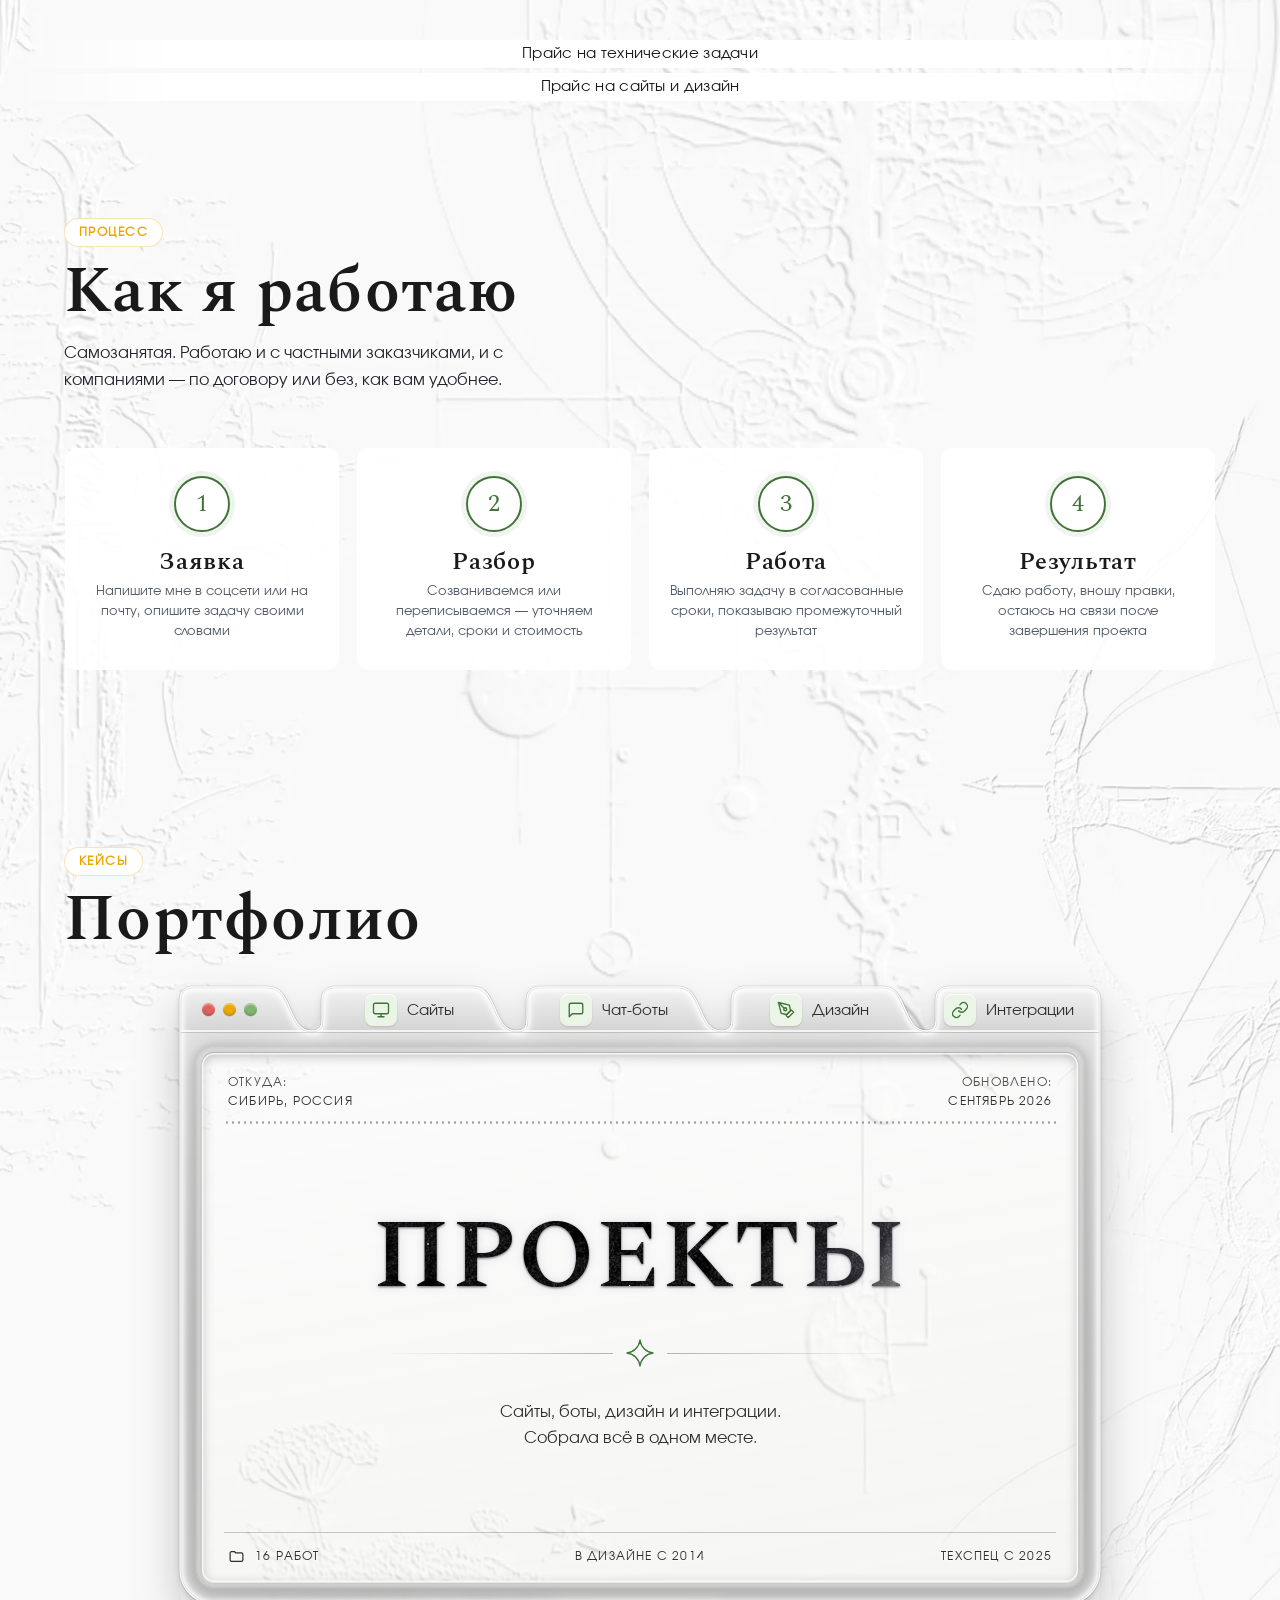
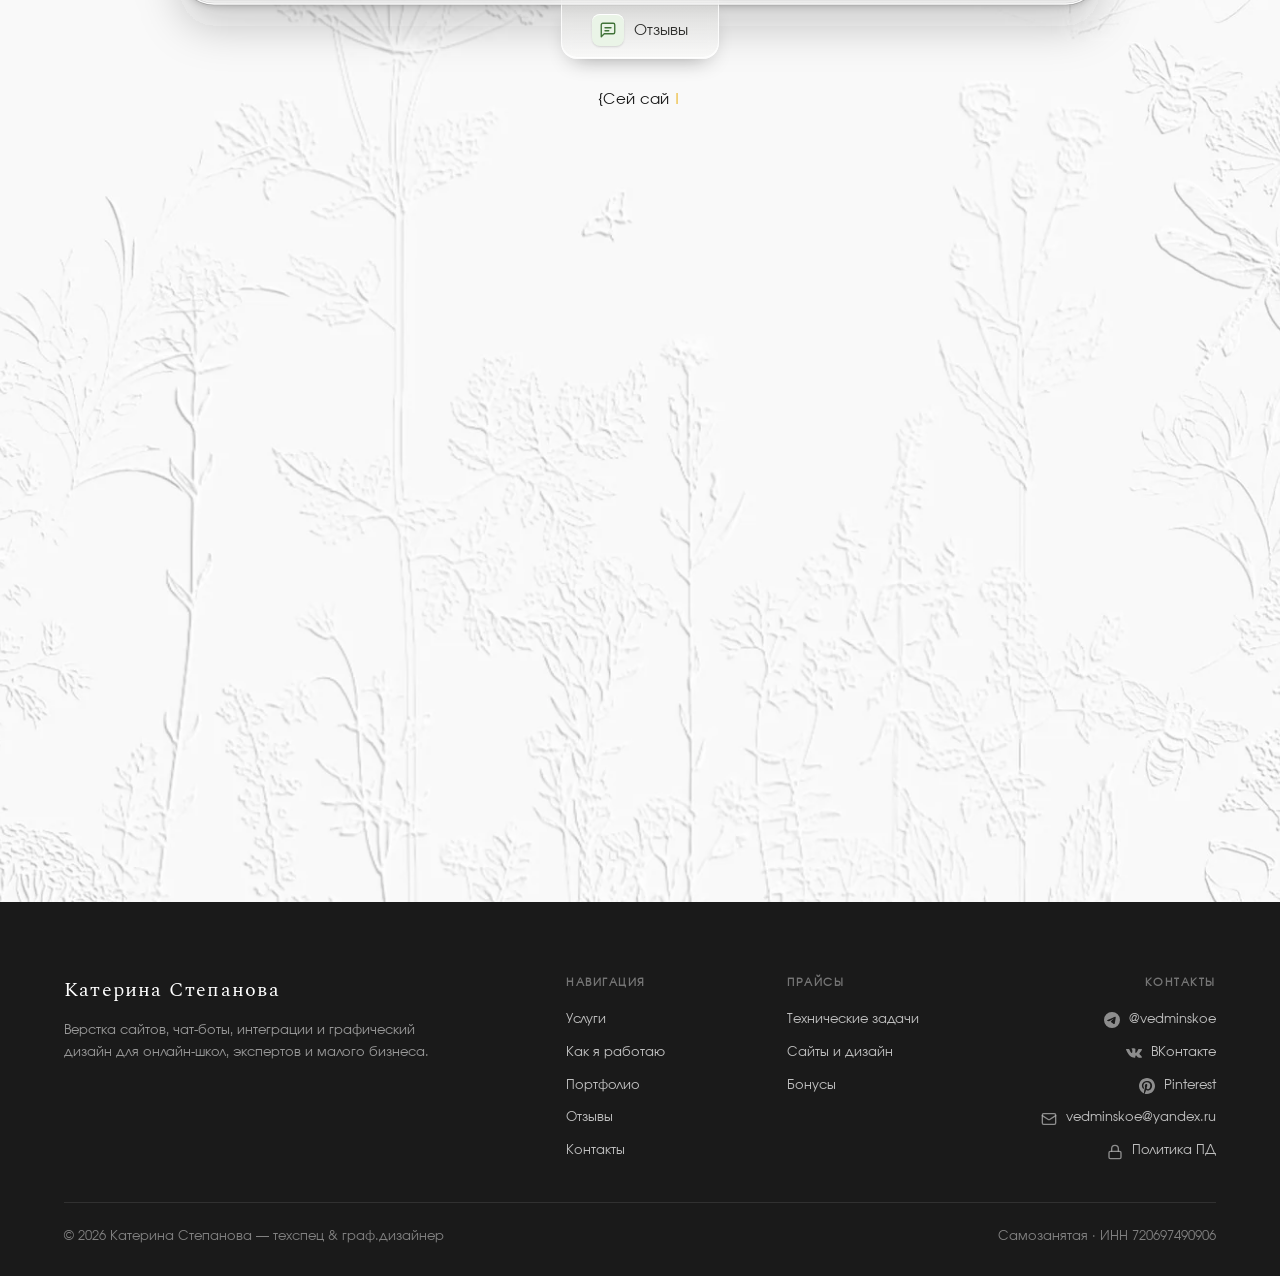
==== commit 549ee8cc: "контакты отдельной страницей, цветное фото, метрика на всех страницах, отзывы друг под другом, кнопк" ====
--- a/index.html
+++ b/index.html
@@ -125,7 +125,10 @@
     /* Единый фон: рисунок тянется от шапки до подвала на всю высоту страницы.
        auto 100% — высота по странице, пропорции не плывут (края чуть обрезаются).
        Лёгкая бледность — через --bg-art-opacity, подмешивает белый фон body. */
-    body { position: relative; }
+    /* Блоки во всю ширину окна считают её через 100vw, а в Windows 100vw
+       включает полосу прокрутки — на 17px шире видимого. Отсюда была
+       прокрутка вбок на ПК. clip, а не hidden: шапка остаётся липкой */
+    body { position: relative; overflow-x: clip; }
     .page-bg {
       position: absolute;
       inset: 0;
@@ -243,6 +246,11 @@
       background: var(--accent2);
       border-color: var(--accent2);
       color: #fff;
+    }
+    /* На тач-экране наведения нет — золотая кнопка сразу в «наведённом»
+       виде, как на ПК под курсором: залита золотым, текст белый */
+    @media (hover: none) {
+      .btn--gold, .mcases__hint { background: var(--accent2); border-color: var(--accent2); color: #fff; }
     }
     /* Магнитные кнопки: плавный «пружинистый» возврат при уходе курсора */
     .magnetic {
@@ -613,7 +621,7 @@
       width: 100%;
       height: auto;
       display: block;
-      filter: grayscale(100%);
+      /* фото цветное (2c.webp); ч/б версия — 2.webp с filter: grayscale(100%) */
     }
     /* лёгкая внутренняя тень по периметру — фото будто утоплено в экран */
     .hero__photo::after {
@@ -1199,6 +1207,16 @@
        и работы списком плашек. Плашка ведёт на страницу работы, как кадр
        в папке на ПК. Плашки собирает скрипт из списков папки */
     .mcases { display: none; }
+    .cases__lead { display: none; }
+    @media (max-width: 767px) {
+      .cases__lead {
+        display: block;
+        margin-top: 10px;
+        font-size: 15px;
+        line-height: 1.5;
+        color: var(--text-muted);
+      }
+    }
     @keyframes stub-swing {
       0%, 100% { transform: rotate(-3deg); }
       50%      { transform: rotate(3deg); }
@@ -1297,15 +1315,24 @@
       .mcases__hand path { stroke-dasharray: 220; animation: hand-draw 1.1s ease .2s backwards; }
       @keyframes hand-draw { from { stroke-dashoffset: 220; } to { stroke-dashoffset: 0; } }
       @media (prefers-reduced-motion: reduce) { .mcases__hand path { animation: none; } }
-      /* надпись как «Смотреть больше» на странице работы */
+      /* подсказка под кадром — золотой кнопкой, как «Открыть работу» на ПК,
+         стрелка «тычет», чтобы её заметили */
       .mcases__hint {
+        display: inline-flex;
+        align-items: center;
+        gap: 8px;
         margin-top: 8px;
-        font: 500 15px/1.4 var(--font-body);
-        color: var(--accent);
-        text-decoration: underline;
-        text-underline-offset: 3px;
+        padding: 11px 18px;
+        border: 1.5px solid var(--accent2-hover);
+        border-radius: 8px;
+        background: var(--accent2-light);
+        box-shadow: 0 8px 20px -10px rgba(15,15,15,0.45);
+        font: 500 15px/1 var(--font-body);
+        color: var(--accent2-hover);
         white-space: nowrap;
       }
+      .mcases__hint svg { width: 16px; height: 16px; fill: none; stroke: currentColor; stroke-width: 2.2; stroke-linecap: round; stroke-linejoin: round; animation: open-nudge 2.6s ease-in-out 1s infinite; }
+      @media (prefers-reduced-motion: reduce) { .mcases__hint svg { animation: none; } }
     }
     @media (min-width: 560px) and (max-width: 767px) {
       /* экран пошире: робот в 42% уже великоват */
@@ -1754,18 +1781,19 @@
       right: 100px;
       bottom: 24px;
       z-index: 900;
-      width: 46px;
-      height: 46px;
+      width: 52px;
+      height: 52px;
       display: flex;
       align-items: center;
       justify-content: center;
-      border: 1px solid var(--border);
+      /* золотая, как «Смотреть портфолио»: на светлом подвале белая
+         терялась. Золотое свечение — чтобы кнопку замечали */
+      border: 1.5px solid var(--accent2-hover);
       border-radius: 50%;
-      background: rgba(255,255,255,0.85);
-      backdrop-filter: blur(6px);
-      color: var(--accent);
+      background: var(--accent2-light);
+      color: var(--accent2-hover);
       cursor: pointer;
-      box-shadow: 0 6px 18px rgba(26,26,26,0.10);
+      box-shadow: 0 6px 18px rgba(26,26,26,0.14), 0 0 0 0 rgba(232,168,0,0.45);
       opacity: 0;
       visibility: hidden;
       transition: opacity var(--transition), visibility var(--transition),
@@ -1775,7 +1803,7 @@
       opacity: 1;
       visibility: visible;
       /* ненавязчивое парение, как у робота в услугах */
-      animation: to-top-float 4.5s ease-in-out infinite;
+      animation: to-top-float 4.5s ease-in-out infinite, to-top-glow 2.4s ease-out infinite;
     }
     /* пока висит cookie-баннер — кнопка «наверх» не мешается под ним */
     body.cookie-visible.is-bottom .to-top {
@@ -1783,7 +1811,12 @@
       visibility: hidden;
       animation: none;
     }
-    .to-top:hover { color: var(--accent-hover); border-color: var(--accent); }
+    .to-top:hover { background: var(--accent2); border-color: var(--accent2); color: #fff; }
+    @keyframes to-top-glow {
+      0%   { box-shadow: 0 6px 18px rgba(26,26,26,0.14), 0 0 0 0 rgba(232,168,0,0.45); }
+      70%  { box-shadow: 0 6px 18px rgba(26,26,26,0.14), 0 0 0 12px rgba(232,168,0,0); }
+      100% { box-shadow: 0 6px 18px rgba(26,26,26,0.14), 0 0 0 0 rgba(232,168,0,0); }
+    }
     @keyframes to-top-float {
       0%, 100% { transform: translateY(0); }
       50%      { transform: translateY(-8px); }
@@ -1902,7 +1935,9 @@
       /* «КАТЕРИНА» набрана в 60px и на экранах уже 380px не помещалась в
          строку — эти пара букв за краем и давали странице ход вбок.
          min() ужимает имя только там, где оно не влезает */
-      .hero__name { font-size: min(60px, 15.2vw); }
+      /* 14vw, а не 15.2: в Safari на айфоне буквы шире, чем в Chrome, и при
+         15.2vw последняя «А» упиралась в край экрана и обрезалась */
+      .hero__name { font-size: min(60px, 14vw); }
       .hero__scroll { display: none; }
       .process__steps { grid-template-columns: repeat(2, 1fr); }
       /* круглая кнопка «наверх» на телефоне только мешается поверх контента */
@@ -1936,12 +1971,18 @@
       .header__tagline { display: none; }
       /* Меню на телефоне раскрывается во всю ширину контейнера, пункты
          крупные и с воздухом — попадать пальцем, а не ногтем */
+      /* пунктов стало десять: по 26px сверху и снизу последние уходили за
+         экран. Теперь все влезают даже на маленьком айфоне, а если нет —
+         меню прокручивается само, страница под ним стоит */
       .header__dropdown {
         width: calc(100vw - 48px);
         max-width: none;
+        max-height: calc(100svh - 90px);
+        overflow-y: auto;
+        overscroll-behavior: contain;
       }
       .header__dropdown a {
-        padding: 26px 18px;
+        padding: 13px 18px;
         font-size: 15px;
         white-space: normal;
         border-bottom: 1px solid var(--border);
@@ -2225,6 +2266,24 @@
 
     /* ── боковая панель ── */
     .cw__side { position: relative; min-width: 0; }
+    /* ПК: высоту папки задаёт только экран. Длинный список (у «Дизайна»
+       семь работ в две строки) раньше вытягивал папку, она прыгала по высоте,
+       а вместе с ней ехал фон страницы. Теперь список прокручивается внутри */
+    @media (min-width: 901px) {
+      .cw.is-open .cw__main { align-items: stretch; }
+      .cw.is-open .cw__files.is-current {
+        position: absolute;
+        inset: 0;
+        overflow-y: auto;
+        overscroll-behavior: contain;
+        scrollbar-width: thin;
+        scrollbar-color: rgba(47,47,45,0.25) transparent;
+        padding-right: 4px;
+        gap: 2px;
+      }
+      /* пункты плотнее, чтобы семь работ «Дизайна» влезали без прокрутки */
+      .cw.is-open .cw__file { padding-top: 7px; padding-bottom: 7px; }
+    }
     .cw__files { display: none; list-style: none; margin: 0; padding: 0; }
     .cw__files.is-current { display: flex; flex-direction: column; gap: 4px; }
     .cw__files li {
@@ -2415,6 +2474,36 @@
       /* за курсором — без задержки, иначе подпись отстаёт */
       transition: opacity 0.2s;
     }
+    .cw__open {
+      right: 16px; bottom: 16px;
+      z-index: 3;
+      display: none;
+      align-items: center;
+      gap: 8px;
+      padding: 10px 16px;
+      border: 1.5px solid var(--accent2-hover);
+      border-radius: 8px;
+      background: var(--accent2-light);
+      box-shadow: 0 8px 22px -8px rgba(15,15,15,0.55);
+      font: 500 14px/1 var(--font-body);
+      color: var(--accent2-hover);
+      cursor: pointer;
+      animation: open-nudge 2.6s ease-in-out 1.2s infinite;
+      transition: background var(--transition), color var(--transition);
+    }
+    .cw__open svg { width: 16px; height: 16px; fill: none; stroke: currentColor; stroke-width: 2.2; stroke-linecap: round; stroke-linejoin: round; }
+    .cw__open:hover { background: var(--accent2); color: #fff; animation: none; }
+    .cw.is-open.is-shot .cw__open, .cw.is-open.is-video .cw__open { display: inline-flex; }
+    /* лёгкий «тычок» стрелкой, чтобы кнопку заметили */
+    @keyframes open-nudge {
+      0%, 70%, 100% { transform: none; }
+      80% { transform: translateX(4px); }
+      90% { transform: translateX(-1px); }
+    }
+    @media (prefers-reduced-motion: reduce) { .cw__open { animation: none; } }
+    /* кнопка на кадре есть — подпись у курсора лишняя */
+    .cw__tip { display: none; }
+    @media (max-width: 900px) { .cw__open { right: 10px; bottom: 10px; padding: 8px 12px; font-size: 13px; } }
     /* смена кадра: старый гаснет в дымку, новый проявляется из неё */
     .cw.is-shot .cw__shot.is-loading { opacity: 0; filter: blur(8px); transform: scale(1.015); }
 
@@ -2691,13 +2780,14 @@
         width: 100%;
         margin: 36px 0 0;
         padding: 14px 20px;
-        border: 1.5px solid var(--border);
+        /* золотая, залитая — как золотые кнопки на телефоне */
+        border: 1.5px solid var(--accent2);
         border-radius: 8px;
-        background: #fff;
+        background: var(--accent2);
         font-family: var(--font-body);
         font-size: 15px;
         font-weight: 500;
-        color: var(--text);
+        color: #fff;
         box-shadow: none;
       }
       .mcases__reviews::before, .mcases__reviews::after { content: none; }
@@ -2845,7 +2935,7 @@
           <a href="price-web.html">Прайс на сайты и дизайн</a>
           <a href="reviews.html">Отзывы</a>
           <a href="bonus.html">Бонусы</a>
-          <a href="#contacts">Контакты</a>
+          <a href="contacts.html">Контакты</a>
           <a href="404.html">Страница 404 (чтоб полюбоваться)</a>
         </nav>
       </div>
@@ -2854,7 +2944,7 @@
         <button type="button" class="header__logo" id="contactToggle" aria-expanded="false" aria-haspopup="true">Связаться</button>
         <nav class="header__dropdown" aria-label="Контакты">
           <a href="https://t.me/vedminskoe" target="_blank" rel="noopener">Telegram — @vedminskoe</a>
-          <a href="https://vk.ru/vedminskoe_techspec_designer" target="_blank" rel="noopener">ВКонтакте</a>
+          <a href="https://vk.ru/vedminskoe_techspec" target="_blank" rel="noopener">ВКонтакте — vk.ru/vedminskoe_techspec</a>
           <a href="mailto:vedminskoe@yandex.ru">Почта — vedminskoe@yandex.ru</a>
         </nav>
       </div>
@@ -2894,7 +2984,7 @@
       <div class="hero__right hero-in">
         <div class="hero__right-inner">
           <div class="hero__photo">
-            <img src="2.webp" alt="Катерина Степанова" width="896" height="1184" fetchpriority="high" decoding="async" />
+            <img src="2c.webp" alt="Катерина Степанова" width="896" height="1184" fetchpriority="high" decoding="async" />
           </div>
         </div>
         <p class="hero__caption">технический специалист<br />графический дизайнер</p>
@@ -3001,6 +3091,8 @@
     <div class="cases__header">
       <p class="section-label">Кейсы</p>
       <h2 class="section-title" id="cases-title">Портфолио</h2>
+      <!-- телефон: подсказка, что за плашкой целая работа -->
+      <p class="cases__lead">Нажмите на работу, а потом на картинку, чтобы увидеть её целиком: все фото, видео и описание</p>
     </div>
 
     <!-- Окно-папка: четыре вкладки по видам услуг. До первого клика в окне
@@ -3140,6 +3232,9 @@
             <img class="cw__shot" id="cwShot" alt="" decoding="async" />
             <!-- подпись едет за курсором по кадру: клик ведёт на страницу работы -->
             <span class="cw__tip" id="cwTip" aria-hidden="true">Смотреть детали и описание</span>
+            <!-- Кнопка на кадре видна всегда, без наведения: подпись у курсора
+               замечали не все, и работу целиком почти не открывали -->
+            <button type="button" class="cw__open" id="cwOpen">Открыть работу и описание<svg viewBox="0 0 24 24" aria-hidden="true"><path d="M5 12h14M13 6l6 6-6 6"/></svg></button>
             <div class="cw__video" id="cwVideo">
               <video playsinline muted loop preload="none" disablepictureinpicture disableremoteplayback></video>
             </div>
@@ -3216,7 +3311,7 @@
             <p class="contacts__direct">
               <a href="https://t.me/vedminskoe" target="_blank" rel="noopener">@vedminskoe</a>
               <span>·</span>
-              <a href="https://vk.ru/vedminskoe_techspec_designer" target="_blank" rel="noopener">ВКонтакте</a>
+              <a href="https://vk.ru/vedminskoe_techspec" target="_blank" rel="noopener">ВКонтакте</a>
               <span>·</span>
               <a href="mailto:vedminskoe@yandex.ru">vedminskoe@yandex.ru</a>
             </p>
@@ -3290,7 +3385,7 @@
           <a href="#process">Как я работаю</a>
           <a href="#cases">Портфолио</a>
           <a href="reviews.html">Отзывы</a>
-          <a href="#contacts">Контакты</a>
+          <a href="contacts.html">Контакты</a>
         </nav>
       </div>
 
@@ -3310,7 +3405,7 @@
             <svg width="16" height="16" viewBox="0 0 24 24" fill="currentColor"><path d="M11.944 0A12 12 0 0 0 0 12a12 12 0 0 0 12 12 12 12 0 0 0 12-12A12 12 0 0 0 12 0a12 12 0 0 0-.056 0zm4.962 7.224c.1-.002.321.023.465.14a.506.506 0 0 1 .171.325c.016.093.036.306.02.472-.18 1.898-.962 6.502-1.36 8.627-.168.9-.499 1.201-.82 1.23-.696.065-1.225-.46-1.9-.902-1.056-.693-1.653-1.124-2.678-1.8-1.185-.78-.417-1.21.258-1.91.177-.184 3.247-2.977 3.307-3.23.007-.032.014-.15-.056-.212s-.174-.041-.249-.024c-.106.024-1.793 1.14-5.061 3.345-.48.33-.913.49-1.302.48-.428-.008-1.252-.241-1.865-.44-.752-.245-1.349-.374-1.297-.789.027-.216.325-.437.893-.663 3.498-1.524 5.83-2.529 6.998-3.014 3.332-1.386 4.025-1.627 4.476-1.635z"/></svg>
             @vedminskoe
           </a>
-          <a href="https://vk.ru/vedminskoe_techspec_designer" target="_blank" rel="noopener">
+          <a href="https://vk.ru/vedminskoe_techspec" target="_blank" rel="noopener">
             <svg width="16" height="16" viewBox="0 0 24 24" fill="currentColor"><path d="M13.162 18.994c.609 0 .858-.406.851-.915-.031-1.917.714-2.949 2.059-1.604 1.488 1.488 1.796 2.519 3.603 2.519h3.2c.808 0 1.126-.26 1.126-.668 0-.863-1.421-2.386-2.625-3.504-1.686-1.565-1.765-1.602-.313-3.486 1.801-2.339 4.157-5.336 2.073-5.336h-3.981c-.772 0-.828.435-1.103 1.083-.995 2.347-2.886 5.387-3.604 4.922-.751-.485-.407-2.406-.35-5.261.015-.754.011-1.271-1.141-1.539-.629-.145-1.241-.205-1.809-.205-2.273 0-3.841.953-2.95 1.119 1.571.293 1.42 3.692 1.054 5.16-.638 2.556-3.036-2.024-4.035-4.305-.241-.548-.315-.974-1.175-.974h-3.255c-.492 0-.787.16-.787.516 0 .602 2.96 6.72 5.786 9.77 2.756 2.975 5.48 2.808 7.376 2.808z"/></svg>
             ВКонтакте
           </a>
@@ -3776,10 +3871,12 @@
           shot._li = li;
           shot.href = plate.href;
           shot.innerHTML = (tit.endsWith('.mp4')
-            ? '<video src="' + tit + '" poster="' + tit.replace('.mp4', '-poster.webp') + '" muted loop playsinline autoplay disablepictureinpicture></video>'
+            ? (ready[tit] ? '' : '<video src="' + tit + '" poster="' + tit.replace('.mp4', '-poster.webp') + '" muted loop playsinline autoplay disablepictureinpicture></video>')
             : '<img src="' + tit + '" alt="" decoding="async" />')
             + '<span class="mcases__hand" aria-hidden="true"><svg viewBox="0 0 24 24"><path d="M18 11a2 2 0 1 1 4 0v3a8 8 0 0 1-8 8h-2c-2.8 0-4.5-.86-5.99-2.34l-3.6-3.6a2 2 0 0 1 2.83-2.82L6 15V4a2 2 0 0 1 4 0v5.5V9a2 2 0 0 1 4 0v1a2 2 0 0 1 4 0z"/><path d="M10 9.5V13M14 10v3M18 11v2"/></svg></span>'
-            + '<span class="mcases__hint">Нажмите, чтобы смотреть больше</span>';
+            + '<span class="mcases__hint">Смотреть все фото и описание<svg viewBox="0 0 24 24" aria-hidden="true"><path d="M5 12h14M13 6l6 6-6 6"/></svg></span>';
+          // ролик, скачанный заранее, ставим на место первым
+          if (ready[tit]) shot.prepend(ready[tit]);
           li.appendChild(shot);
           plate.classList.add('is-active');
           shot.querySelector('video')?.play().catch(() => {});
@@ -3790,6 +3887,27 @@
         n++;
       });
     });
+
+    // лёгкий титульный ролик для телефона качаем заранее, пока человек
+    // листает к портфолио, — к тапу он уже готов играть
+    const heavy = win.querySelector('.cw__file[data-tit-m]');
+    const ready = {};   // заранее созданные ролики: адрес → <video>
+    if (heavy && 'IntersectionObserver' in window) {
+      const pio = new IntersectionObserver(([e]) => {
+        if (!e.isIntersecting) return;
+        const src = heavy.dataset.titM;
+        const v = document.createElement('video');
+        v.muted = v.loop = v.playsInline = true;
+        v.setAttribute('playsinline', ''); v.setAttribute('disablepictureinpicture', '');
+        v.poster = src.replace('.mp4', '-poster.webp');
+        v.preload = 'auto';
+        v.src = src;
+        v.load();
+        ready[src] = v;
+        pio.disconnect();
+      }, { rootMargin: '600px 0px' });
+      pio.observe(box);
+    }
 
     if (n > SHOW) {
       more.hidden = false;
@@ -4080,6 +4198,7 @@
     const toCase = () => { const u = caseUrl(); if (u) location.href = u; };
     shot.addEventListener('click', toCase);
     vBox.addEventListener('click', toCase);
+    $('cwOpen').addEventListener('click', toCase);
 
     // Подпись «Смотреть детали и описание» едет за курсором. Только для мыши:
     // на телефоне наведения нет, там кадр открывается сразу по тапу
@@ -4165,6 +4284,23 @@
         requestAnimationFrame(() => win.scrollIntoView({ block: 'center' }));
         return;
       }
+    }
+
+    // Титульный ролик качаем заранее, пока папка подъезжает к экрану: иначе
+    // загрузка начиналась только по клику и долго стоял один постер
+    const warm = () => {
+      if (vid.dataset.src || isNarrow()) return;
+      const first = win.querySelector('.cw__file[data-shots$=".mp4"]');
+      if (!first) return;
+      const src = first.dataset.shots.split(',')[0];
+      vid.dataset.src = src;
+      vid.poster = src.replace('.mp4', '-poster.webp');
+      vid.preload = 'auto';
+      vid.src = src;
+    };
+    if ('IntersectionObserver' in window) {
+      const wio = new IntersectionObserver(([e]) => { if (e.isIntersecting) { warm(); wio.disconnect(); } }, { rootMargin: '600px 0px' });
+      wio.observe(win);
     }
 
     if (!('IntersectionObserver' in window)) { win.classList.add('is-live', 'is-settled'); return; }
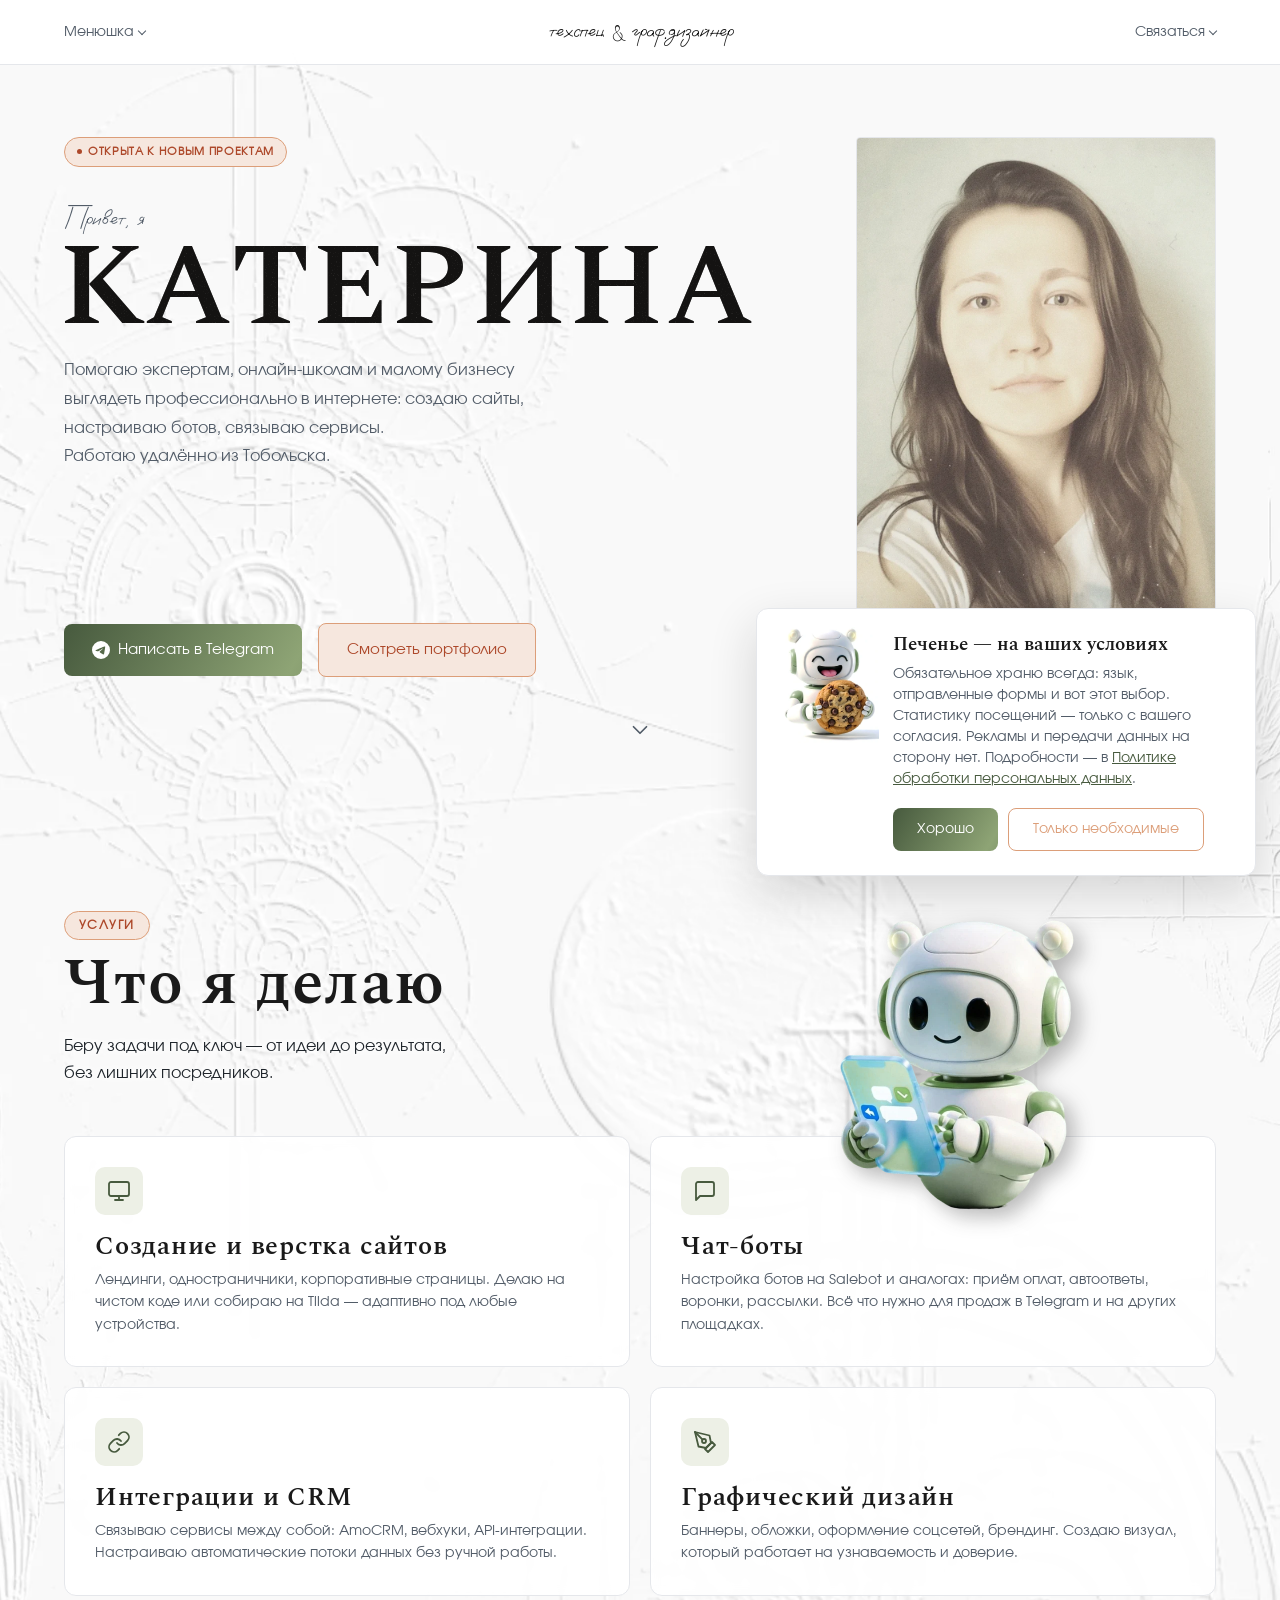
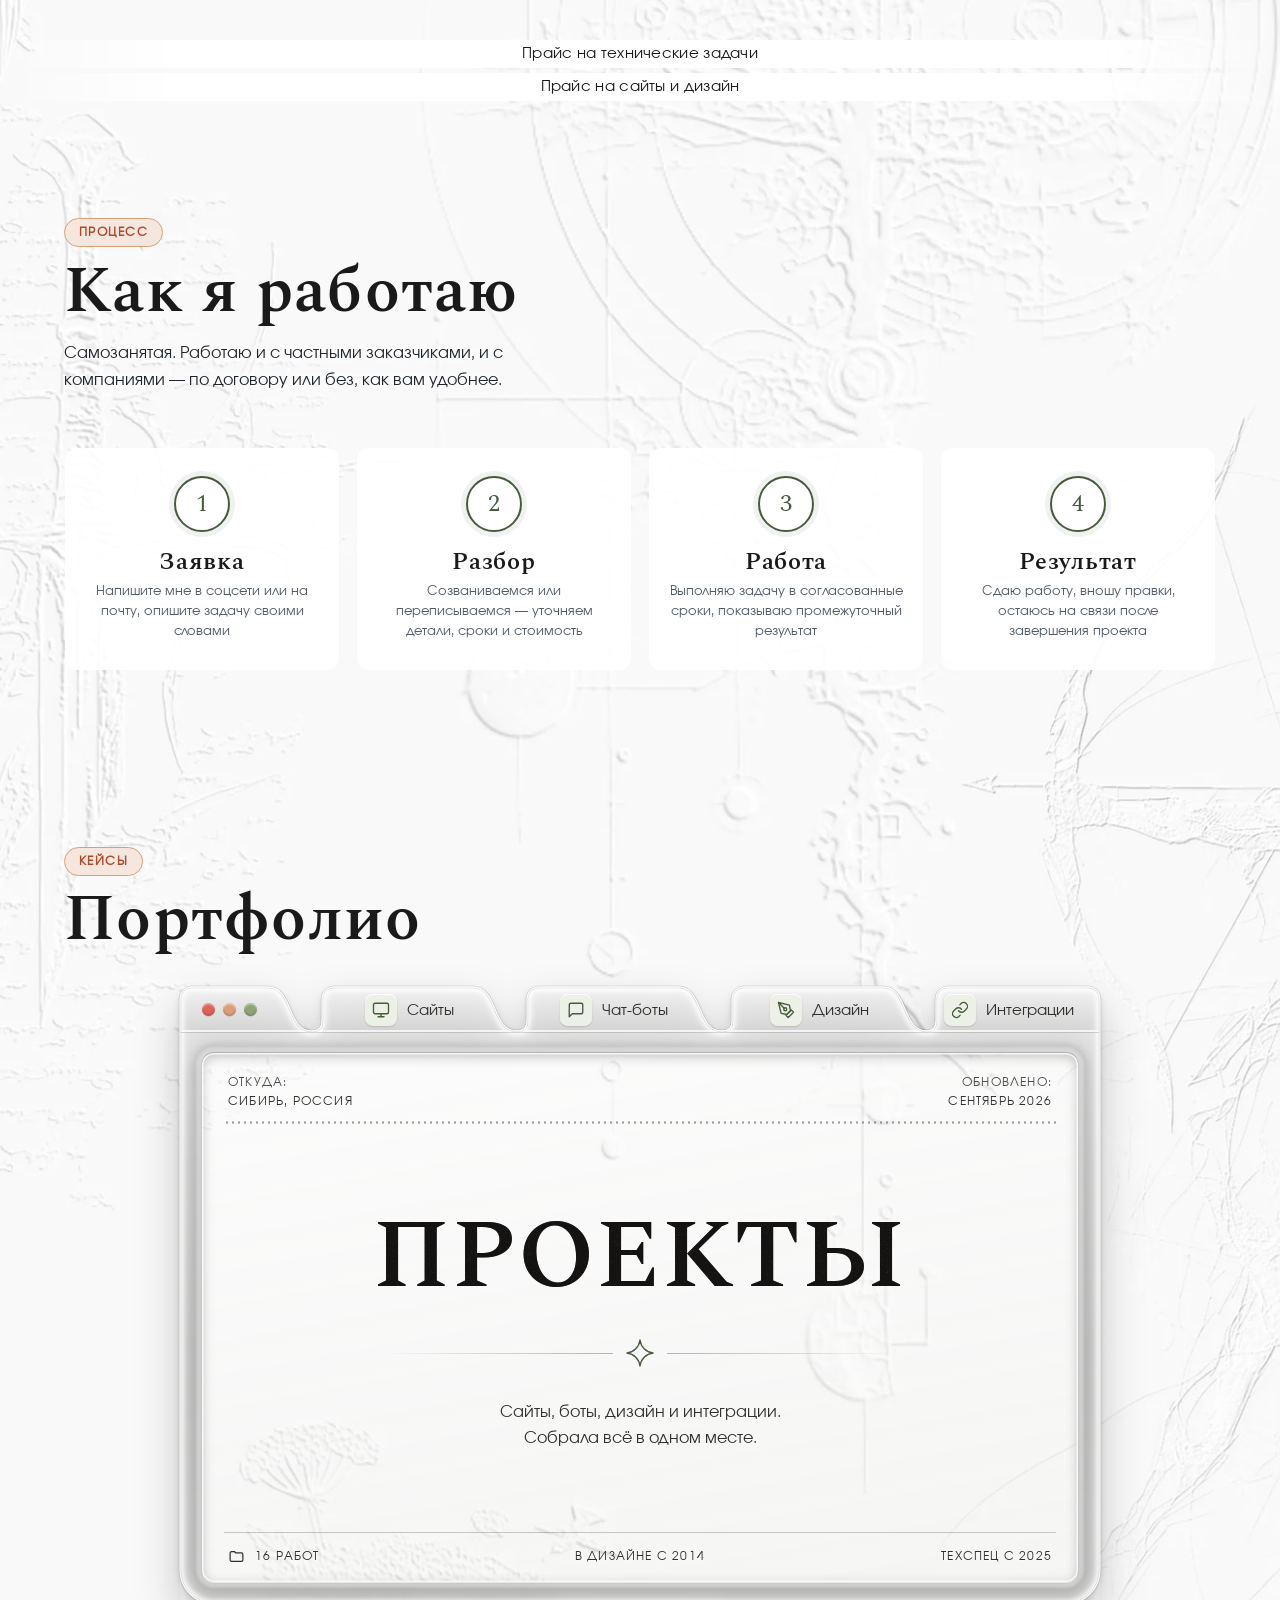
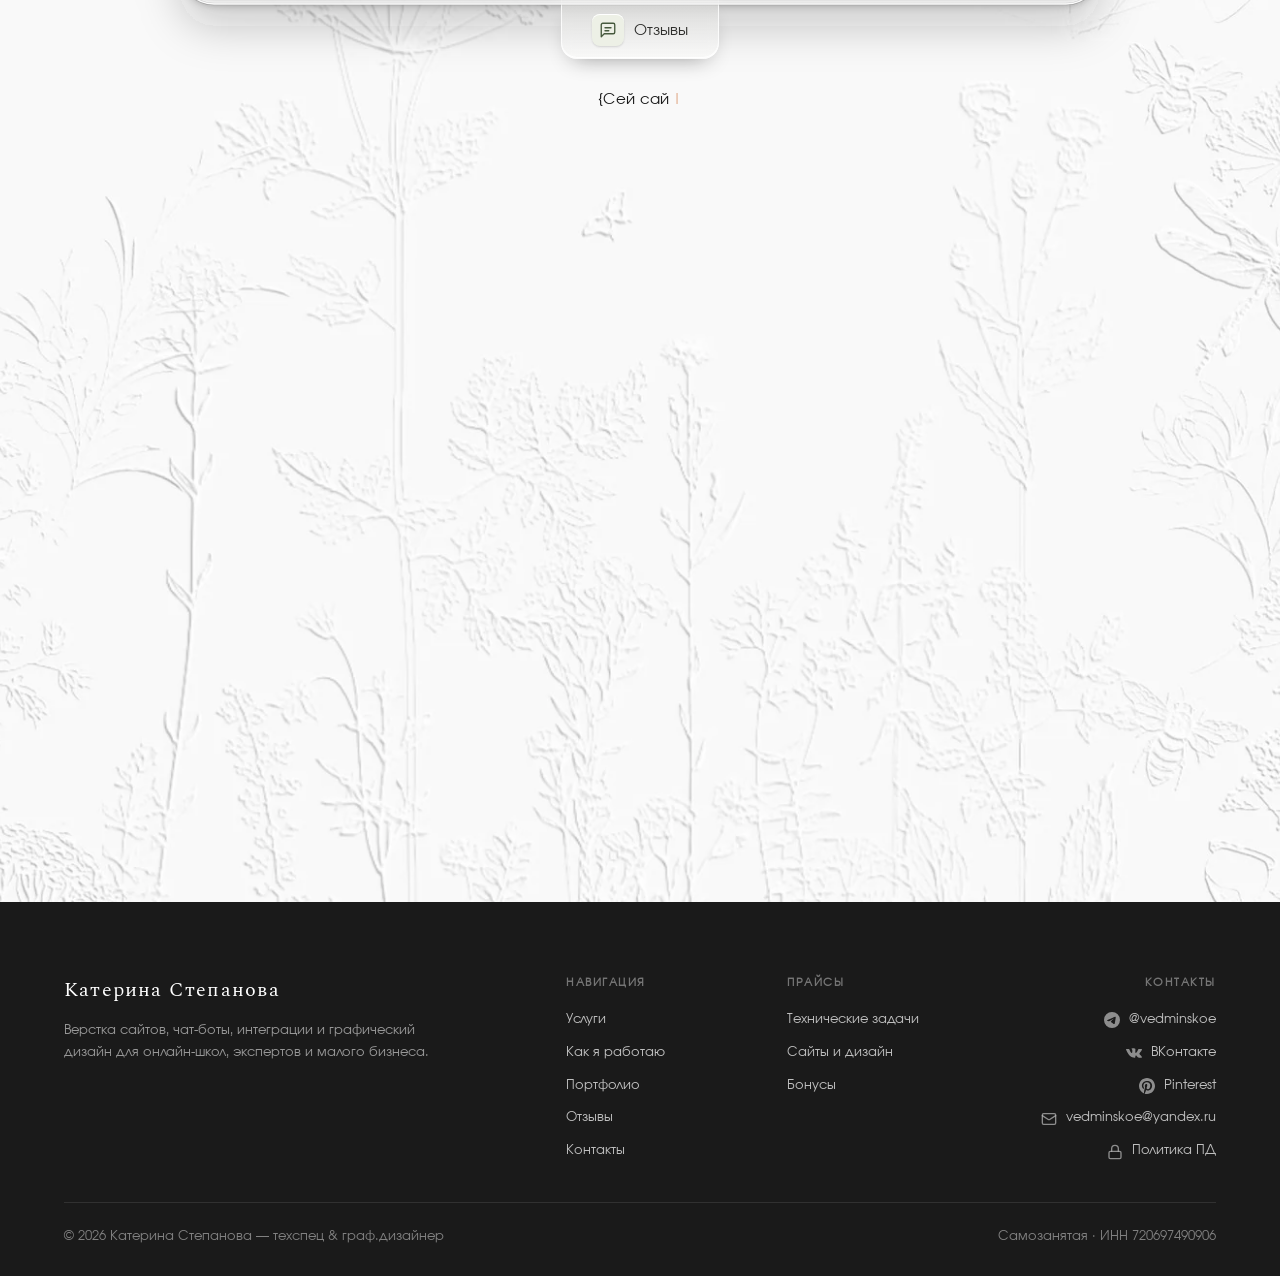
==== commit dbd8bf62: "палитра seeds: оливковый зелёный и персик вместо золотого, перекрашены роботы, имя почти чёрной печа" ====
--- a/index.html
+++ b/index.html
@@ -18,7 +18,7 @@
   <meta property="og:image:height" content="630" />
   <meta property="og:image:alt" content="Катерина Степанова — техспец и графический дизайнер" />
   <meta name="twitter:card" content="summary_large_image" />
-  <meta name="theme-color" content="#417339" />
+  <meta name="theme-color" content="#475A3E" />
   <meta name="description" content="Верстка сайтов, Telegram-боты, интеграции и графический дизайн для онлайн-школ, экспертов и малого бизнеса. Тобольск, работаю удалённо." />
   <link rel="icon" href="favicon.ico" sizes="any" />
   <link rel="icon" type="image/png" href="favicon-32.png" sizes="32x32" />
@@ -79,15 +79,19 @@
       --font-heading: 'Spectral', Georgia, serif;
       --font-body:    'Involve', system-ui, sans-serif;
       --font-script:  'Vasek', cursive;
-      --accent:        #417339;
-      --accent-hover:  #325B2D;
-      --accent-light:  #EAF4E7;
-      --accent-soft:   #81B470;
-      --accent2:       #E8A800;
-      --accent2-hover: #C48900;
-      --accent2-light: #FFF8E0;
+      --accent:        #475A3E;
+      --accent-hover:  #36452F;
+      --accent-light:  #EDF0E6;
+      --accent-soft:   #8EA475;
+      --accent2:       #DC9E79;
+      --accent2-hover: #AD482A;
+      --accent2-light: #FBF3EF;
+      /* заливка персиковых кнопок при наведении и на телефоне */
+      --accent2-fill:  #DC9E79;
+      /* та же кнопка до наведения: 25% персика по белому */
+      --accent2-rest:  #F6E7DE;
       --bg:           #FFFFFF;
-      --bg-alt:       #F7F8F6;
+      --bg-alt:       #F5F1E7;
       --text:         #1A1A1A;
       --text-muted:   #525C68;
       --border:       #E5E7EB;
@@ -166,10 +170,10 @@
       font-weight: 600;
       letter-spacing: 0.12em;
       text-transform: uppercase;
-      color: var(--accent2);
-      background: #fff;
-      /* овальная рамка — как у бейджа «Открыта к новым проектам» в hero */
-      border: 1px solid rgba(232,168,0,0.3);
+      /* как персиковая кнопка до наведения: заливка, рамка, ржавый текст */
+      color: var(--accent2-hover);
+      background: var(--accent2-rest);
+      border: 1px solid var(--accent2);
       border-radius: 100px;
       padding: 4px 14px;
       margin-bottom: 14px;
@@ -238,19 +242,19 @@
     }
     /* «Смотреть портфолио»: залита сразу, как outline при наведении */
     .btn--gold {
-      background: var(--accent2-light);
-      color: var(--accent2);
-      border: 1.5px solid var(--accent2-hover);
+      background: var(--accent2-rest);
+      color: var(--accent2-hover);
+      border: 1.5px solid var(--accent2);
     }
     .btn--gold:hover {
-      background: var(--accent2);
-      border-color: var(--accent2);
+      background: var(--accent2-fill);
+      border-color: var(--accent2-fill);
       color: #fff;
     }
     /* На тач-экране наведения нет — золотая кнопка сразу в «наведённом»
        виде, как на ПК под курсором: залита золотым, текст белый */
     @media (hover: none) {
-      .btn--gold, .mcases__hint { background: var(--accent2); border-color: var(--accent2); color: #fff; }
+      .btn--gold, .mcases__hint { background: var(--accent2-fill); border-color: var(--accent2-fill); color: #fff; }
     }
     /* Магнитные кнопки: плавный «пружинистый» возврат при уходе курсора */
     .magnetic {
@@ -435,21 +439,21 @@
       align-items: center;
       gap: 6px;
       padding: 5px 12px;
-      background: #fff;
-      color: var(--accent2);
+      background: var(--accent2-rest);
+      color: var(--accent2-hover);
       border-radius: 100px;
       font-size: 11px;
       font-weight: 600;
       letter-spacing: 0.06em;
       text-transform: uppercase;
       margin-bottom: 28px;
-      border: 1px solid rgba(232,168,0,0.3);
+      border: 1px solid var(--accent2);
     }
     .hero__badge::before {
       content: '';
       width: 5px; height: 5px;
       border-radius: 50%;
-      background: var(--accent2);
+      background: var(--accent2-hover);
       flex-shrink: 0;
     }
     .hero__greeting {
@@ -468,93 +472,16 @@
       letter-spacing: 0.02em;
       margin-bottom: 18px;
       margin-left: -5px;
+      /* Почти чёрная печать: тёплый чёрный с мелким светлым зерном, как
+         оттиск на старой бумаге, в пару к ретро-фото. Без глянца и бликов */
       color: transparent;
-      /* реальная фактура crushed velvet заливает буквы */
-      background-color: #0b0b0f;
-      background-image: url('velvet.webp');
-      background-size: 140% auto;
-      background-position: 50% 40%;
+      background-color: #141312;
+      background-image: url("data:image/svg+xml,%3Csvg xmlns='http://www.w3.org/2000/svg' width='160' height='160'%3E%3Cfilter id='n'%3E%3CfeTurbulence type='fractalNoise' baseFrequency='.9' numOctaves='2' stitchTiles='stitch'/%3E%3CfeColorMatrix values='0 0 0 0 .42 0 0 0 0 .4 0 0 0 0 .38 0 0 0 .7 -.45'/%3E%3C/filter%3E%3Crect width='100%25' height='100%25' filter='url(%23n)'/%3E%3C/svg%3E");
+      background-size: 160px;
       -webkit-background-clip: text;
       background-clip: text;
       -webkit-text-fill-color: transparent;
-      /* мягкий ворсистый ореол по краям */
-      filter: drop-shadow(0 1px 1px rgba(0,0,0,.55))
-              drop-shadow(0 0 5px rgba(120,110,150,.2));
-    }
-    /* ::before — бегущий диагональный блик (свет по бархату) */
-    /* ::after — россыпь искр, вспыхивают как снег на солнце */
-    .hero__name::before,
-    .hero__name::after,
-    .cw__title::before,
-    .cw__title::after {
-      content: attr(data-text);
-      position: absolute;
-      left: 0; top: 0;
-      pointer-events: none;
-      -webkit-background-clip: text;
-      background-clip: text;
-      -webkit-text-fill-color: transparent;
-      color: transparent;
-      background-repeat: no-repeat;
-    }
-    .hero__name::before,
-    .cw__title::before {
-      /* та же механика, что у .btn--primary (btn-flow): градиент 200% перетекает 0→100→0 */
-      background-image: linear-gradient(120deg,
-        rgba(255,255,255,0)   35%,
-        rgba(210,205,235,.18) 47%,
-        rgba(255,255,255,.4)  50%,
-        rgba(210,205,235,.18) 53%,
-        rgba(255,255,255,0)   65%);
-      background-size: 200% 100%;
-      background-position: 0% 50%;
-      mix-blend-mode: screen;
-      animation: velvetGlint 7s ease-in-out infinite;
-    }
-    .hero__name::after,
-    .cw__title::after {
-      background-image:
-        radial-gradient(circle, #fff 0%, rgba(255,255,255,0) 55%),
-        radial-gradient(circle, #eaf3ff 0%, rgba(234,243,255,0) 55%),
-        radial-gradient(circle, #fff 0%, rgba(255,255,255,0) 55%),
-        radial-gradient(circle, #fff 0%, rgba(255,255,255,0) 55%),
-        radial-gradient(circle, #d9e6ff 0%, rgba(217,230,255,0) 55%),
-        radial-gradient(circle, #fff 0%, rgba(255,255,255,0) 55%),
-        radial-gradient(circle, #fff 0%, rgba(255,255,255,0) 55%),
-        radial-gradient(circle, #fff 0%, rgba(255,255,255,0) 55%),
-        radial-gradient(circle, #eaf3ff 0%, rgba(234,243,255,0) 55%),
-        radial-gradient(circle, #fff 0%, rgba(255,255,255,0) 55%),
-        radial-gradient(circle, #d9e6ff 0%, rgba(217,230,255,0) 55%),
-        radial-gradient(circle, #fff 0%, rgba(255,255,255,0) 55%),
-        radial-gradient(circle, #fff 0%, rgba(255,255,255,0) 55%),
-        radial-gradient(circle, #fff 0%, rgba(255,255,255,0) 55%);
-      background-size:
-        4px 4px, 3px 3px, 5px 5px, 3px 3px, 4px 4px, 3px 3px, 5px 5px,
-        3px 3px, 4px 4px, 5px 5px, 3px 3px, 4px 4px, 3px 3px, 5px 5px;
-      background-position:
-        10% 32%, 24% 68%, 40% 22%, 55% 60%, 68% 40%, 82% 72%, 92% 30%,
-        6% 78%, 18% 15%, 33% 50%, 48% 85%, 62% 18%, 76% 55%, 88% 88%;
-      mix-blend-mode: screen;
-      animation: velvetSnow 2s steps(1) infinite;
-    }
-    @keyframes velvetGlint {
-      0%   { background-position: 0% 50%; }
-      50%  { background-position: 100% 50%; }
-      100% { background-position: 0% 50%; }
-    }
-    @keyframes velvetSnow {
-      0%, 100% { opacity: .2; }
-      25%      { opacity: 1; }
-      50%      { opacity: .35; }
-      75%      { opacity: .85; }
-    }
-    @media (prefers-reduced-motion: reduce) {
-      .hero__name::before,
-      .hero__name::after,
-      .cw__title::before,
-      .cw__title::after { animation: none; }
-      .hero__name::before,
-      .cw__title::before { opacity: 0; }
+      filter: drop-shadow(0 0 .5px rgba(20,19,18,.6));
     }
     .hero__caption {
       font-family: var(--font-script);
@@ -621,16 +548,7 @@
       width: 100%;
       height: auto;
       display: block;
-      /* фото цветное (2c.webp); ч/б версия — 2.webp с filter: grayscale(100%) */
-    }
-    /* лёгкая внутренняя тень по периметру — фото будто утоплено в экран */
-    .hero__photo::after {
-      content: '';
-      position: absolute;
-      inset: 0;
-      border-radius: inherit;
-      pointer-events: none;
-      box-shadow: inset 0 0 22px rgba(26,26,26,0.22);
+      /* фото 2c.webp: тёплое ч/б пополам с цветом, ретро-зерно и пылинки */
     }
 
     /* ── Services ── */
@@ -854,7 +772,7 @@
     }
     .service-card:hover {
       border-color: var(--accent);
-      box-shadow: 0 8px 32px rgba(65,115,57,0.12);
+      box-shadow: 0 8px 32px rgba(71,90,62,0.12);
       transform: translateY(-2px);
     }
     /* 3D-наклон и подсветка за курсором.
@@ -880,8 +798,8 @@
       transition: opacity .3s ease;
       background: radial-gradient(
         260px circle at var(--mx, 50%) var(--my, 50%),
-        rgba(129,180,112,0.22),
-        rgba(129,180,112,0) 70%
+        rgba(142,164,117,0.22),
+        rgba(142,164,117,0) 70%
       );
     }
     .service-card--tilt.is-tilting::after { opacity: 1; }
@@ -979,26 +897,26 @@
         z-index: 0;
         transform: translateY(0);
         border-color: transparent;
-        box-shadow: 0 14px 30px rgba(65,115,57,0);
+        box-shadow: 0 14px 30px rgba(71,90,62,0);
       }
       4%, 21% {
         z-index: 2;
         transform: translateY(-4px);
         /* тот же насыщенный зелёный контур, что у карточек услуг на наведении */
         border-color: var(--accent);
-        box-shadow: 0 12px 26px rgba(65,115,57,0.10);
+        box-shadow: 0 12px 26px rgba(71,90,62,0.10);
       }
     }
     @keyframes num-glow {
       0%, 25%, 100% {
         background: var(--bg);
         color: var(--accent);
-        box-shadow: 0 0 0 5px rgba(65,115,57,0.08);
+        box-shadow: 0 0 0 5px rgba(71,90,62,0.08);
       }
       4%, 21% {
         background: var(--accent-light);
         color: var(--accent);
-        box-shadow: 0 0 0 7px rgba(65,115,57,0.10);
+        box-shadow: 0 0 0 7px rgba(71,90,62,0.10);
       }
     }
     /* курсор в блоке — цикл выключаем целиком, чтобы hover снова работал */
@@ -1042,7 +960,7 @@
       pointer-events: none;
       opacity: 0;
       filter: blur(18px);
-      background: rgba(129,180,112,0.45);
+      background: rgba(142,164,117,0.45);
     }
     .process-step::after {
       content: '';
@@ -1062,7 +980,7 @@
     .process-step:hover {
       transform: translateY(-4px);
       border-color: var(--accent-light);
-      box-shadow: 0 14px 30px rgba(65,115,57,0.16);
+      box-shadow: 0 14px 30px rgba(71,90,62,0.16);
     }
     .process-step__num {
       width: 56px; height: 56px;
@@ -1077,7 +995,7 @@
       color: var(--accent);
       margin-bottom: 18px;
       flex-shrink: 0;
-      box-shadow: 0 0 0 5px rgba(65,115,57,0.08);
+      box-shadow: 0 0 0 5px rgba(71,90,62,0.08);
       transition: background var(--transition), color var(--transition), box-shadow var(--transition),
                   transform .5s cubic-bezier(.34,1.56,.64,1);
       /* «щелчок»: цифра выпрыгивает, когда шаг появляется в поле зрения */
@@ -1091,7 +1009,7 @@
     .process-step:hover .process-step__num {
       background: var(--accent);
       color: #fff;
-      box-shadow: 0 0 0 6px rgba(65,115,57,0.15);
+      box-shadow: 0 0 0 6px rgba(71,90,62,0.15);
     }
     .process-step__title {
       font-family: var(--font-heading);
@@ -1156,7 +1074,7 @@
       inset: 0;
       pointer-events: none;
       border: 1px solid transparent;
-      border-image: linear-gradient(90deg, var(--accent) 0 28%, rgba(65,115,57,0) 68%) 1;
+      border-image: linear-gradient(90deg, var(--accent) 0 28%, rgba(71,90,62,0) 68%) 1;
       opacity: 0;
       transition: opacity var(--transition);
     }
@@ -1174,7 +1092,7 @@
       transform: scale(1.02);
       box-shadow:
         0 8px 22px rgba(26,26,26,0.16),      /* вес: отрывает белое от фото */
-        0 0 18px 2px rgba(129,180,112,0.38); /* зелёный ореол, --accent-soft */
+        0 0 18px 2px rgba(142,164,117,0.38); /* зелёный ореол, --accent-soft */
     }
     /* наведённая перекрывает открытую, если это разные плашки */
     .case-plate:hover { z-index: 2; }
@@ -1436,7 +1354,7 @@
     .field__input::placeholder { color: #A9AFB8; }
     .field__input:focus {
       border-color: var(--accent);
-      box-shadow: 0 0 0 3px rgba(65,115,57,0.12);
+      box-shadow: 0 0 0 3px rgba(71,90,62,0.12);
     }
     /* Ошибки показывает браузер по required. :user-invalid загорается только
        после попытки отправить или ухода из поля — пока человек печатает, красного нет */
@@ -1730,8 +1648,8 @@
       animation: status-pulse 2.4s ease-in-out infinite;
     }
     @keyframes status-pulse {
-      0%, 100% { opacity: 1;   box-shadow: 0 0 0 0 rgba(65,115,57,0.35); }
-      50%      { opacity: .55; box-shadow: 0 0 0 5px rgba(65,115,57,0); }
+      0%, 100% { opacity: 1;   box-shadow: 0 0 0 0 rgba(71,90,62,0.35); }
+      50%      { opacity: .55; box-shadow: 0 0 0 5px rgba(71,90,62,0); }
     }
     @media (prefers-reduced-motion: reduce) {
       .contacts__status::before { animation: none; }
@@ -1793,7 +1711,7 @@
       background: var(--accent2-light);
       color: var(--accent2-hover);
       cursor: pointer;
-      box-shadow: 0 6px 18px rgba(26,26,26,0.14), 0 0 0 0 rgba(232,168,0,0.45);
+      box-shadow: 0 6px 18px rgba(26,26,26,0.14), 0 0 0 0 rgba(220,158,121,0.45);
       opacity: 0;
       visibility: hidden;
       transition: opacity var(--transition), visibility var(--transition),
@@ -1811,11 +1729,11 @@
       visibility: hidden;
       animation: none;
     }
-    .to-top:hover { background: var(--accent2); border-color: var(--accent2); color: #fff; }
+    .to-top:hover { background: var(--accent2-fill); border-color: var(--accent2-fill); color: #fff; }
     @keyframes to-top-glow {
-      0%   { box-shadow: 0 6px 18px rgba(26,26,26,0.14), 0 0 0 0 rgba(232,168,0,0.45); }
-      70%  { box-shadow: 0 6px 18px rgba(26,26,26,0.14), 0 0 0 12px rgba(232,168,0,0); }
-      100% { box-shadow: 0 6px 18px rgba(26,26,26,0.14), 0 0 0 0 rgba(232,168,0,0); }
+      0%   { box-shadow: 0 6px 18px rgba(26,26,26,0.14), 0 0 0 0 rgba(220,158,121,0.45); }
+      70%  { box-shadow: 0 6px 18px rgba(26,26,26,0.14), 0 0 0 12px rgba(220,158,121,0); }
+      100% { box-shadow: 0 6px 18px rgba(26,26,26,0.14), 0 0 0 0 rgba(220,158,121,0); }
     }
     @keyframes to-top-float {
       0%, 100% { transform: translateY(0); }
@@ -2007,7 +1925,7 @@
     }
     /* ── Анимации не крутятся за краем экрана ──
        Бесконечные анимации браузер честно проигрывает и когда их не видно.
-       Две из них (velvetGlint у заголовка и btn-flow у кнопок) двигают
+       Одна из них (btn-flow у кнопок) двигает
        background-position — это свойство не композитится, то есть каждый кадр
        перерисовывается заново. Класс вешает наблюдатель ниже; paused, а не
        none: кадр замирает на месте и с него же продолжается при возврате,
@@ -2381,20 +2299,17 @@
       font: 600 clamp(40px, 7.5vw, 96px)/0.85 var(--font-heading);
       letter-spacing: 0.02em;
       text-transform: uppercase;
-      /* Чёрный бархат — тот же, что у «КАТЕРИНА» в первом экране: имя и
-         название папки рифмуются, у блока появляется тёмный якорь.
-         Блик и искры — общие ::before/::after с .hero__name */
+      /* Та же печать, что у «КАТЕРИНА» в первом экране: имя и название
+         папки рифмуются, у блока появляется тёмный якорь */
       position: relative;
       color: transparent;
-      background-color: #0b0b0f;
-      background-image: url('velvet.webp');
-      background-size: 140% auto;
-      background-position: 50% 40%;
+      background-color: #141312;
+      background-image: url("data:image/svg+xml,%3Csvg xmlns='http://www.w3.org/2000/svg' width='160' height='160'%3E%3Cfilter id='n'%3E%3CfeTurbulence type='fractalNoise' baseFrequency='.9' numOctaves='2' stitchTiles='stitch'/%3E%3CfeColorMatrix values='0 0 0 0 .42 0 0 0 0 .4 0 0 0 0 .38 0 0 0 .7 -.45'/%3E%3C/filter%3E%3Crect width='100%25' height='100%25' filter='url(%23n)'/%3E%3C/svg%3E");
+      background-size: 160px;
       -webkit-background-clip: text;
               background-clip: text;
       -webkit-text-fill-color: transparent;
-      filter: drop-shadow(0 1px 1px rgba(0,0,0,.55))
-              drop-shadow(0 0 5px rgba(120,110,150,.2));
+      filter: drop-shadow(0 0 .5px rgba(20,19,18,.6));
       /* светлая подсветка текста обложки просвечивала бы сквозь
          прозрачные буквы и красила бархат в серый */
       text-shadow: none;
@@ -2492,7 +2407,7 @@
       transition: background var(--transition), color var(--transition);
     }
     .cw__open svg { width: 16px; height: 16px; fill: none; stroke: currentColor; stroke-width: 2.2; stroke-linecap: round; stroke-linejoin: round; }
-    .cw__open:hover { background: var(--accent2); color: #fff; animation: none; }
+    .cw__open:hover { background: var(--accent2-fill); color: #fff; animation: none; }
     .cw.is-open.is-shot .cw__open, .cw.is-open.is-video .cw__open { display: inline-flex; }
     /* лёгкий «тычок» стрелкой, чтобы кнопку заметили */
     @keyframes open-nudge {
@@ -2781,9 +2696,9 @@
         margin: 36px 0 0;
         padding: 14px 20px;
         /* золотая, залитая — как золотые кнопки на телефоне */
-        border: 1.5px solid var(--accent2);
+        border: 1.5px solid var(--accent2-fill);
         border-radius: 8px;
-        background: var(--accent2);
+        background: var(--accent2-fill);
         font-family: var(--font-body);
         font-size: 15px;
         font-weight: 500;
@@ -2791,6 +2706,9 @@
         box-shadow: none;
       }
       .mcases__reviews::before, .mcases__reviews::after { content: none; }
+      /* от кнопки до контактов — только верхний отступ контактов,
+         двойной (низ портфолио + верх контактов) выходил слишком большим */
+      #cases { padding-bottom: 0; }
     }
 
     /* ── подвал окна ── */
@@ -2984,7 +2902,7 @@
       <div class="hero__right hero-in">
         <div class="hero__right-inner">
           <div class="hero__photo">
-            <img src="2c.webp" alt="Катерина Степанова" width="896" height="1184" fetchpriority="high" decoding="async" />
+            <img src="2c.webp?v=3" alt="Катерина Степанова" width="896" height="1184" fetchpriority="high" decoding="async" />
           </div>
         </div>
         <p class="hero__caption">технический специалист<br />графический дизайнер</p>
@@ -3048,7 +2966,7 @@
     </ul>
     <!-- Робот вынесен из карточки: иначе наклон/подсветка карточки его обрежут
          и перевернут. Позиционируется от .container, как и раньше на ПК -->
-    <img class="services__robot" src="4.webp" alt="" aria-hidden="true" width="1280" height="714" decoding="async" />
+    <img class="services__robot" src="4.webp?v=3" alt="" aria-hidden="true" width="1280" height="714" decoding="async" />
   </div>
 </section>
 
@@ -3259,8 +3177,8 @@
            сторону, пока он спрятан). Туловище выезжает из-за края, пальцы
            отдельным слоем ложатся поверх папки -->
       <div class="cw__peek" id="cwPeek" aria-hidden="true">
-        <div class="cw__peek-body"><img src="robot-peek.webp" width="308" height="537" alt="" loading="lazy" decoding="async" /></div>
-        <img class="cw__peek-hand" src="robot-peek-hand.webp" width="39" height="112" alt="" loading="lazy" decoding="async" />
+        <div class="cw__peek-body"><img src="robot-peek.webp?v=3" width="308" height="537" alt="" loading="lazy" decoding="async" /></div>
+        <img class="cw__peek-hand" src="robot-peek-hand.webp?v=3" width="39" height="112" alt="" loading="lazy" decoding="async" />
         <!-- реплики: «привет» после выхода слева, «шур-шур» перед выходом справа -->
         <span class="cw__say cw__say--hi"><b>Привет,</b> <b>я</b> <b>Гриша!</b><i></i><i></i><i></i></span>
         <span class="cw__say cw__say--shur"><b>шур-</b><b>шур</b><b>…</b></span>
@@ -3273,7 +3191,7 @@
     <div class="mcases" id="mCases">
       <div class="mcases__robot" aria-hidden="true">
         <span class="mcases__shadow"></span>
-        <img src="robot-cases-m.webp?v=2" width="552" height="695" alt="" loading="lazy" decoding="async" />
+        <img src="robot-cases-m.webp?v=3" width="552" height="695" alt="" loading="lazy" decoding="async" />
       </div>
       <ul class="mcases__list" id="mCasesList"></ul>
       <button type="button" class="mcases__more" id="mCasesMore" aria-expanded="false" hidden>Смотреть больше ...</button>
@@ -3290,7 +3208,7 @@
       <span class="cases__signature-live">{Сей сайт написан кодом, дизайн и вёрстка — всё моими ручками}</span>
     </p>
     <!-- Ладошки под строкой: проявляются, когда фраза допечаталась -->
-    <img class="cases__signature-hands" src="hands.webp" width="186" height="128" alt="" decoding="async" />
+    <img class="cases__signature-hands" src="hands.webp?v=3" width="186" height="128" alt="" decoding="async" />
     <!-- телефон: отзывы кнопкой после ладошек, как прайсы -->
     <a class="case-plate mcases__reviews" href="reviews.html"><span class="case-plate__text">Отзывы</span></a>
   </div>
@@ -3428,7 +3346,7 @@
     <div class="footer__bottom">
       <!-- Робот сидит на линии-разделителе. Отражён по горизонтали, чтобы
            смотреть в подпись, а не за край экрана. Только для телефона -->
-      <img class="footer__robot" src="robot-podval.webp" alt="" aria-hidden="true" width="600" height="856" loading="lazy" decoding="async" />
+      <img class="footer__robot" src="robot-podval.webp?v=3" alt="" aria-hidden="true" width="600" height="856" loading="lazy" decoding="async" />
       <!-- разбито на части ради мобильной раскладки: род занятий уходит
            второй строкой под имя, тире там прячется -->
       <div class="footer__copy"><span class="footer__copy-year">© 2026</span> <span class="footer__copy-name">Катерина Степанова</span><span class="footer__copy-dash"> — </span><span class="footer__copy-role">техспец &amp; граф.дизайнер</span></div>
@@ -3444,7 +3362,7 @@
 
 <!-- Cookie-уведомление -->
 <div class="cookie-banner" id="cookieBanner" role="dialog" aria-labelledby="cookieTitle" hidden>
-  <img class="cookie-banner__icon" src="robot-cookie.webp" width="300" height="363" alt="" aria-hidden="true" loading="lazy" decoding="async" />
+  <img class="cookie-banner__icon" src="robot-cookie.webp?v=3" width="300" height="363" alt="" aria-hidden="true" loading="lazy" decoding="async" />
   <div class="cookie-banner__body">
     <h3 id="cookieTitle">Печенье — на ваших условиях</h3>
     <p>Обязательное храню всегда: язык, отправленные формы и вот этот выбор. Статистику посещений — только с вашего согласия. Рекламы и передачи данных на сторону нет. Подробности — в <a href="privacy.html" target="_blank" rel="noopener">Политике обработки персональных данных</a>.</p>
@@ -4517,7 +4435,7 @@
   (function () {
     if (!('IntersectionObserver' in window)) return;
     const targets = document.querySelectorAll(
-      '.hero__name, .cw__title, .hero__scroll, .services__robot,' +
+      '.hero__scroll, .services__robot,' +
       '.contacts__status, .cases__signature-live, .btn--primary'
     );
     if (!targets.length) return;
